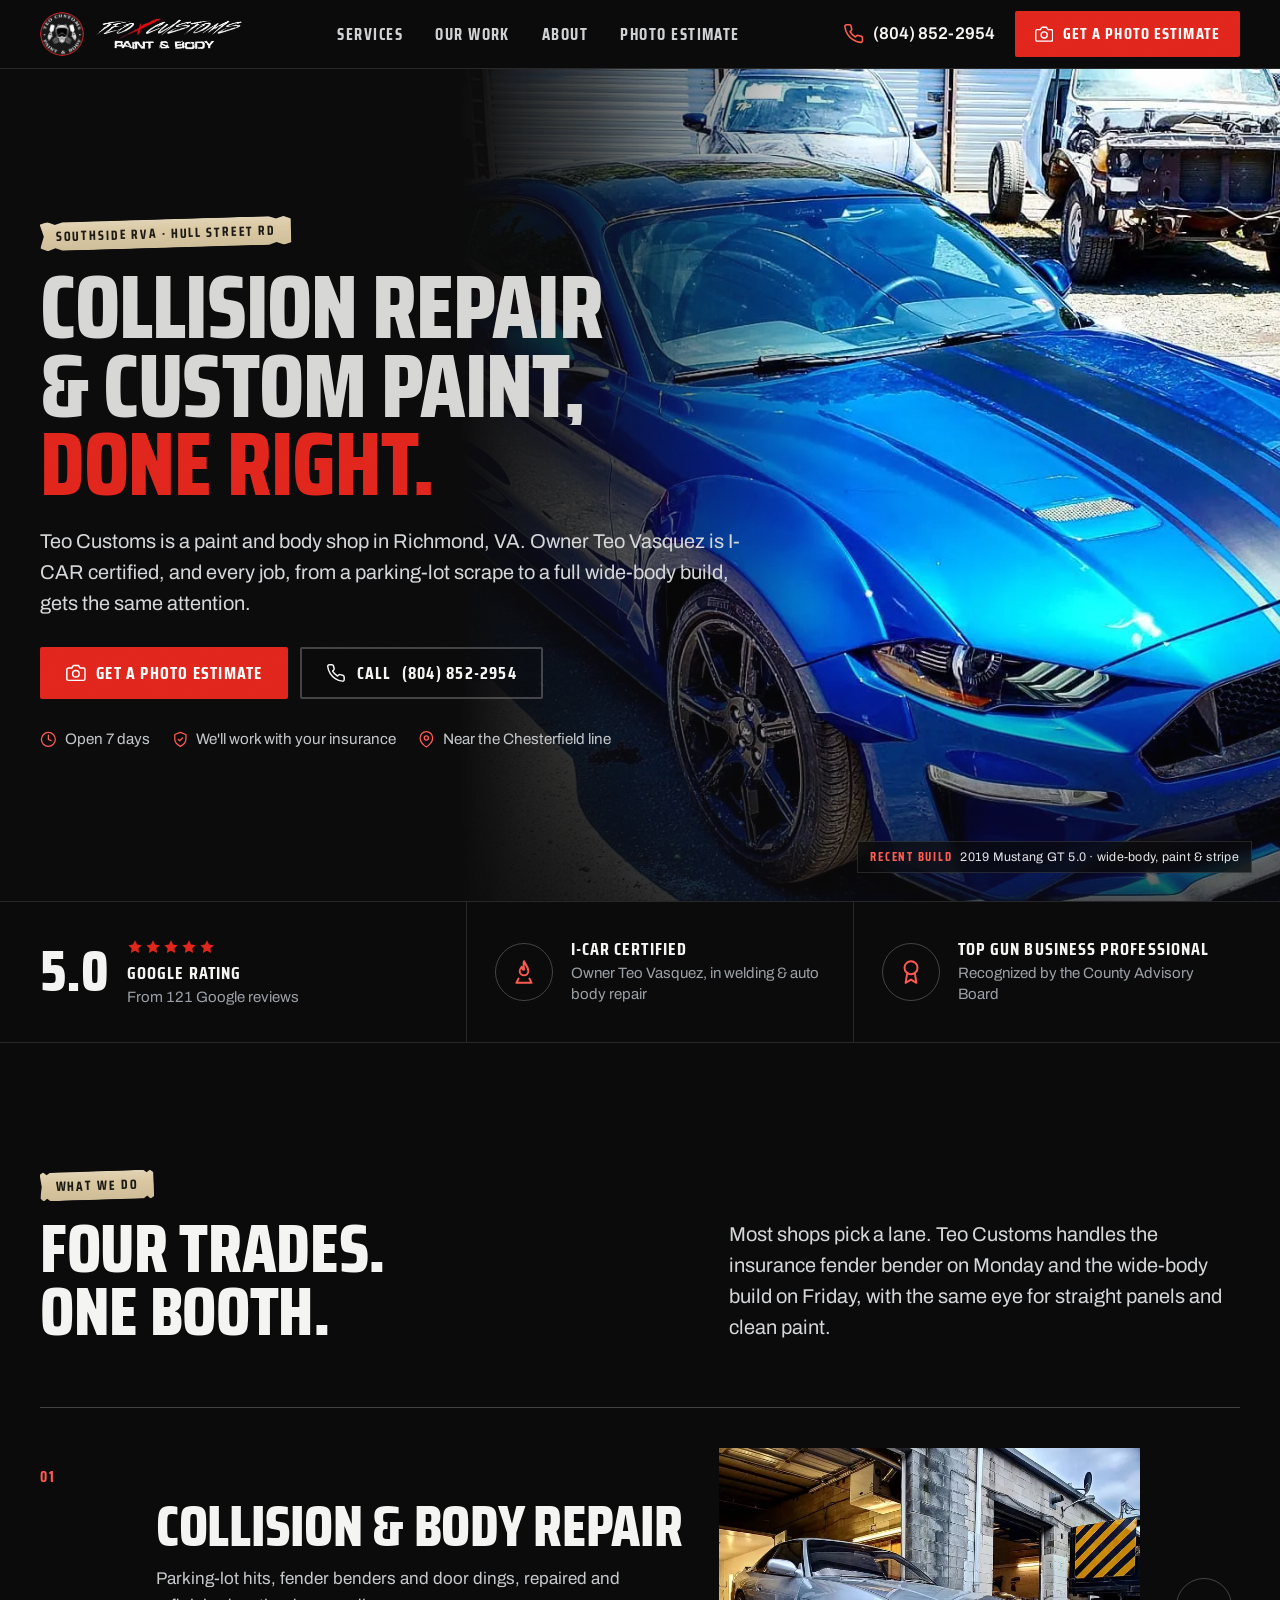
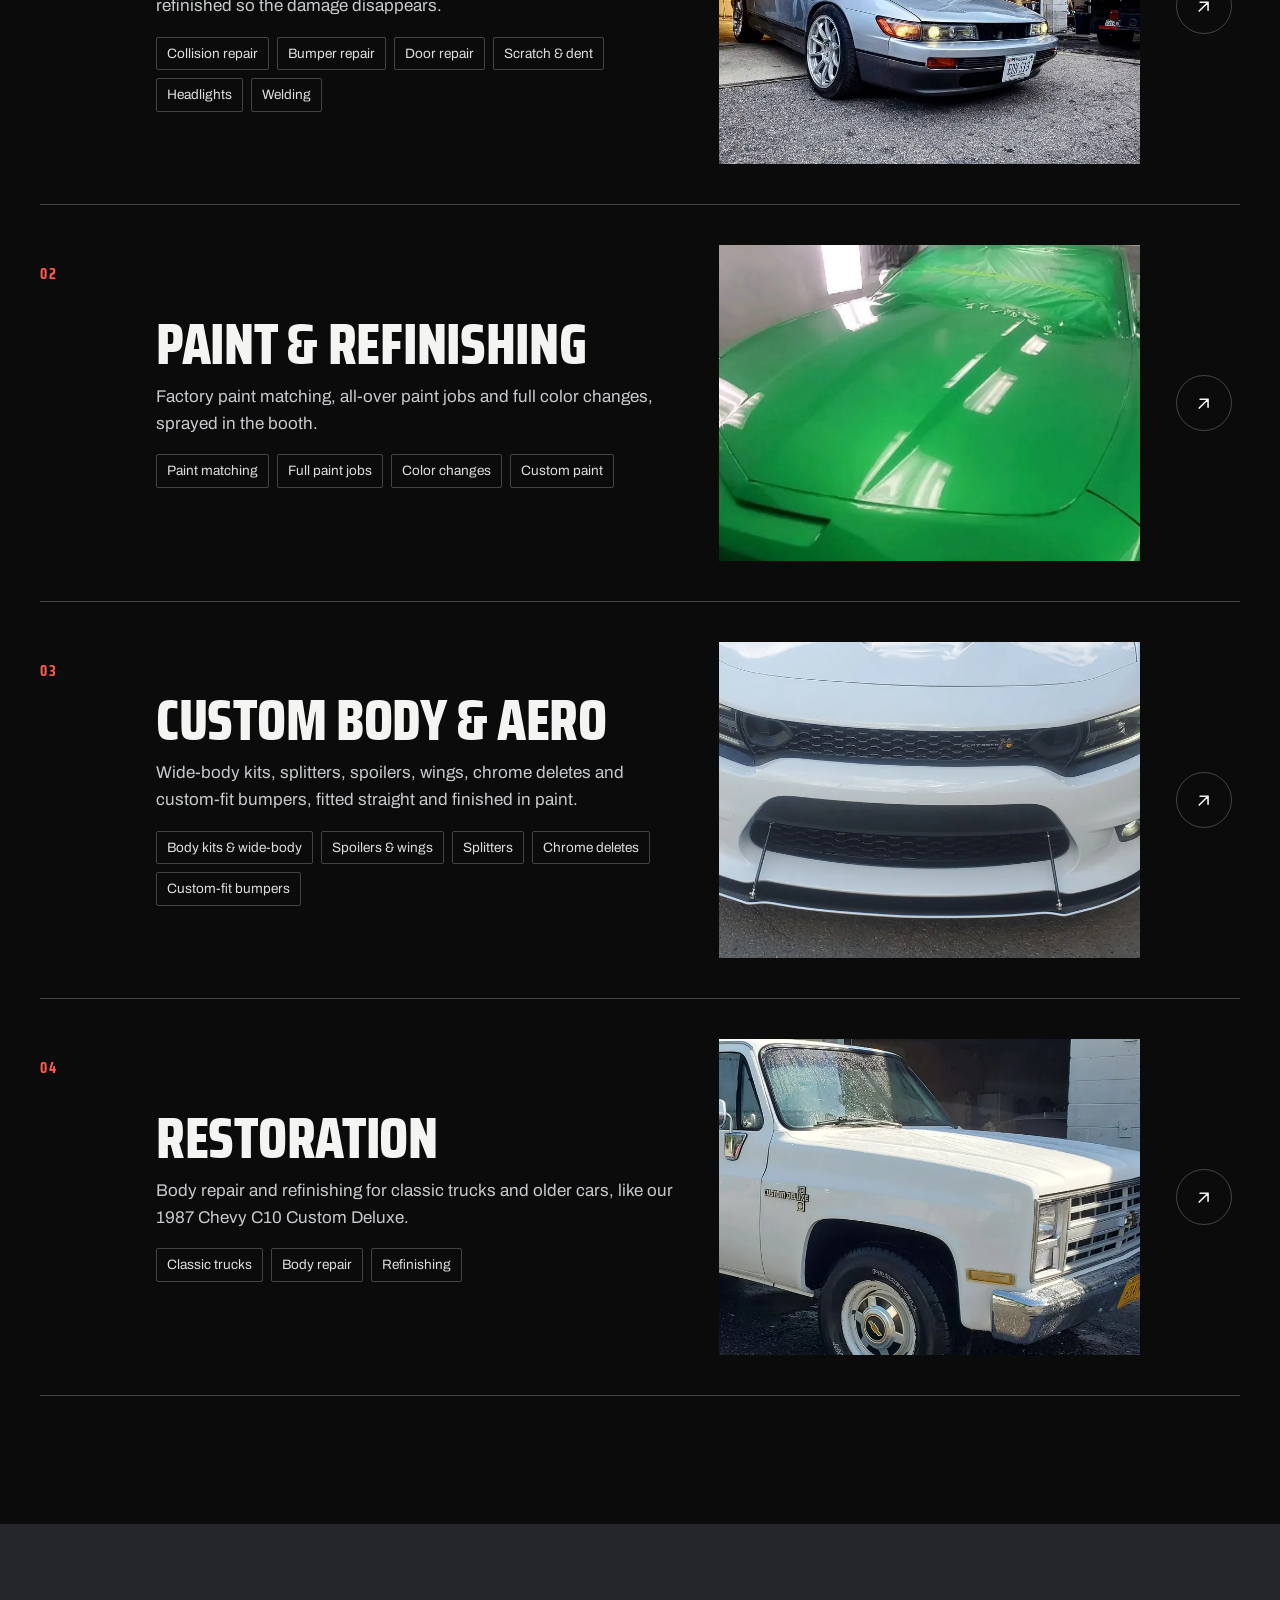
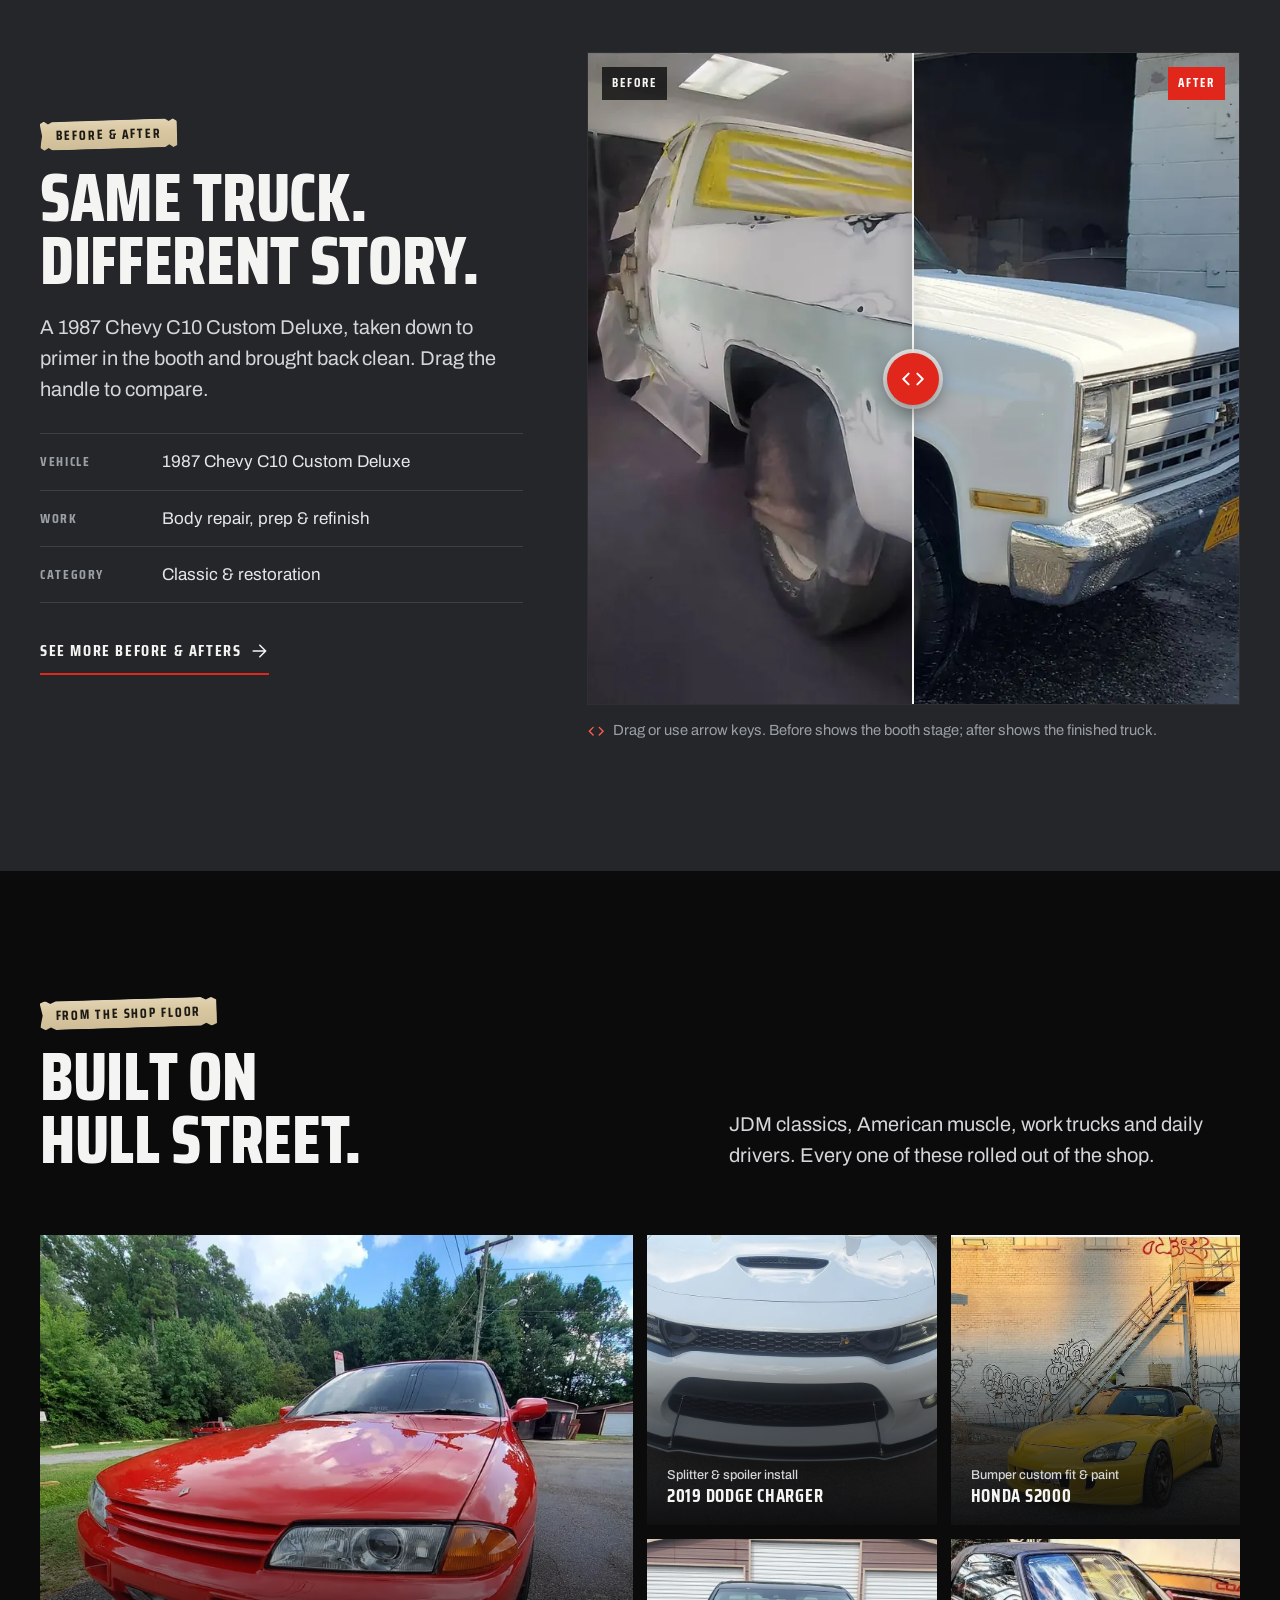
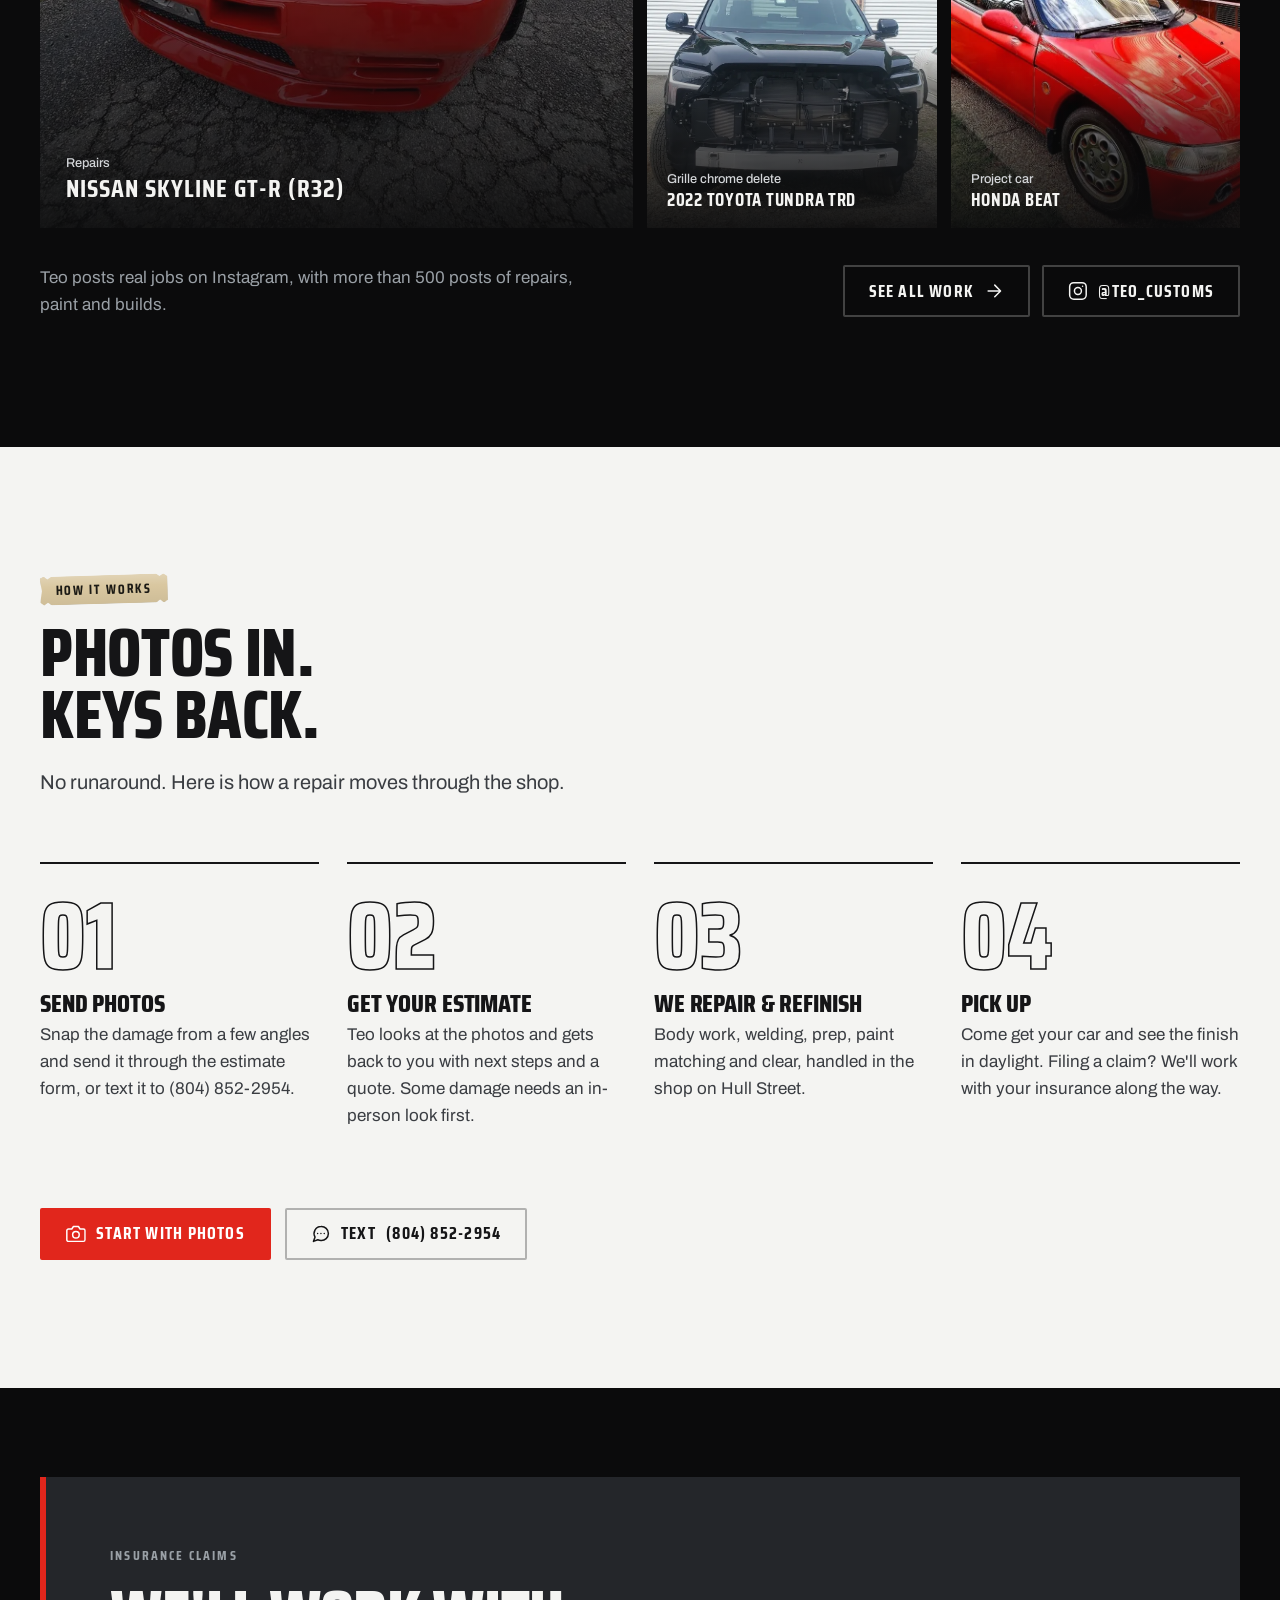
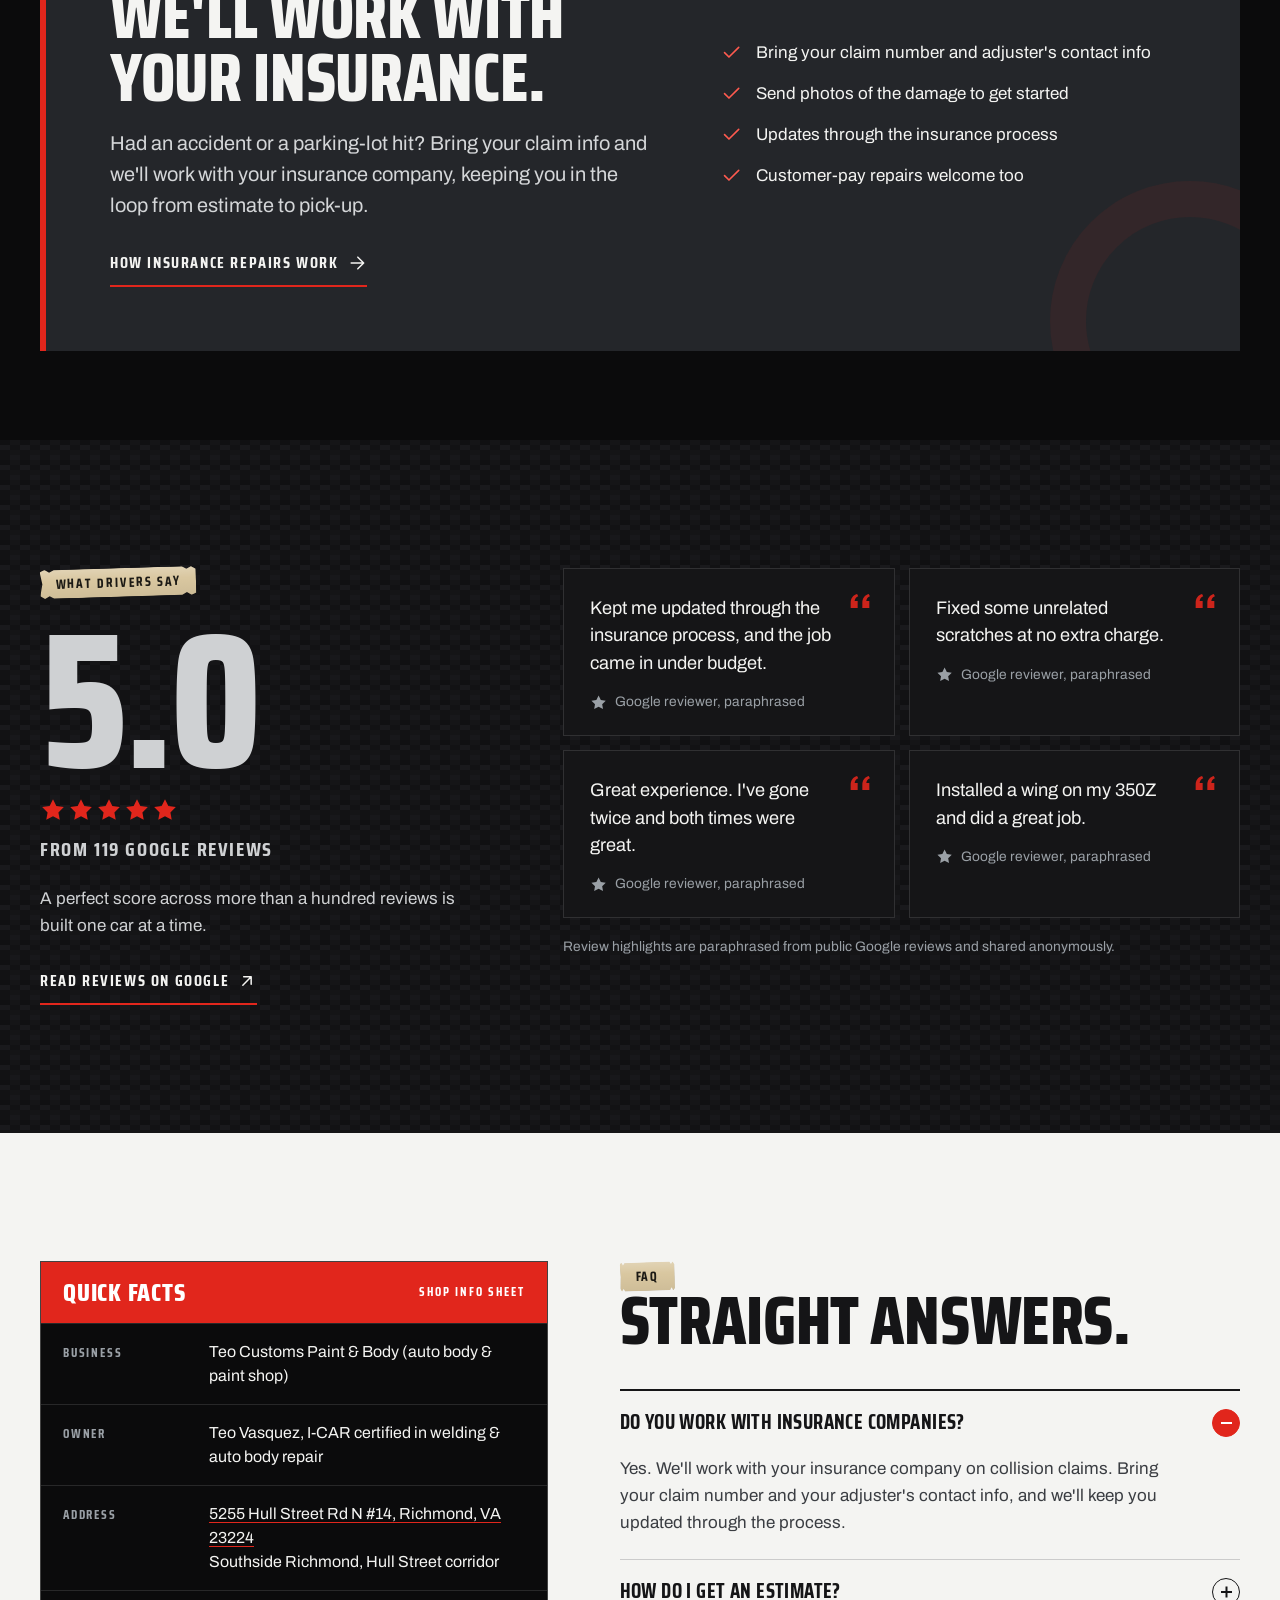
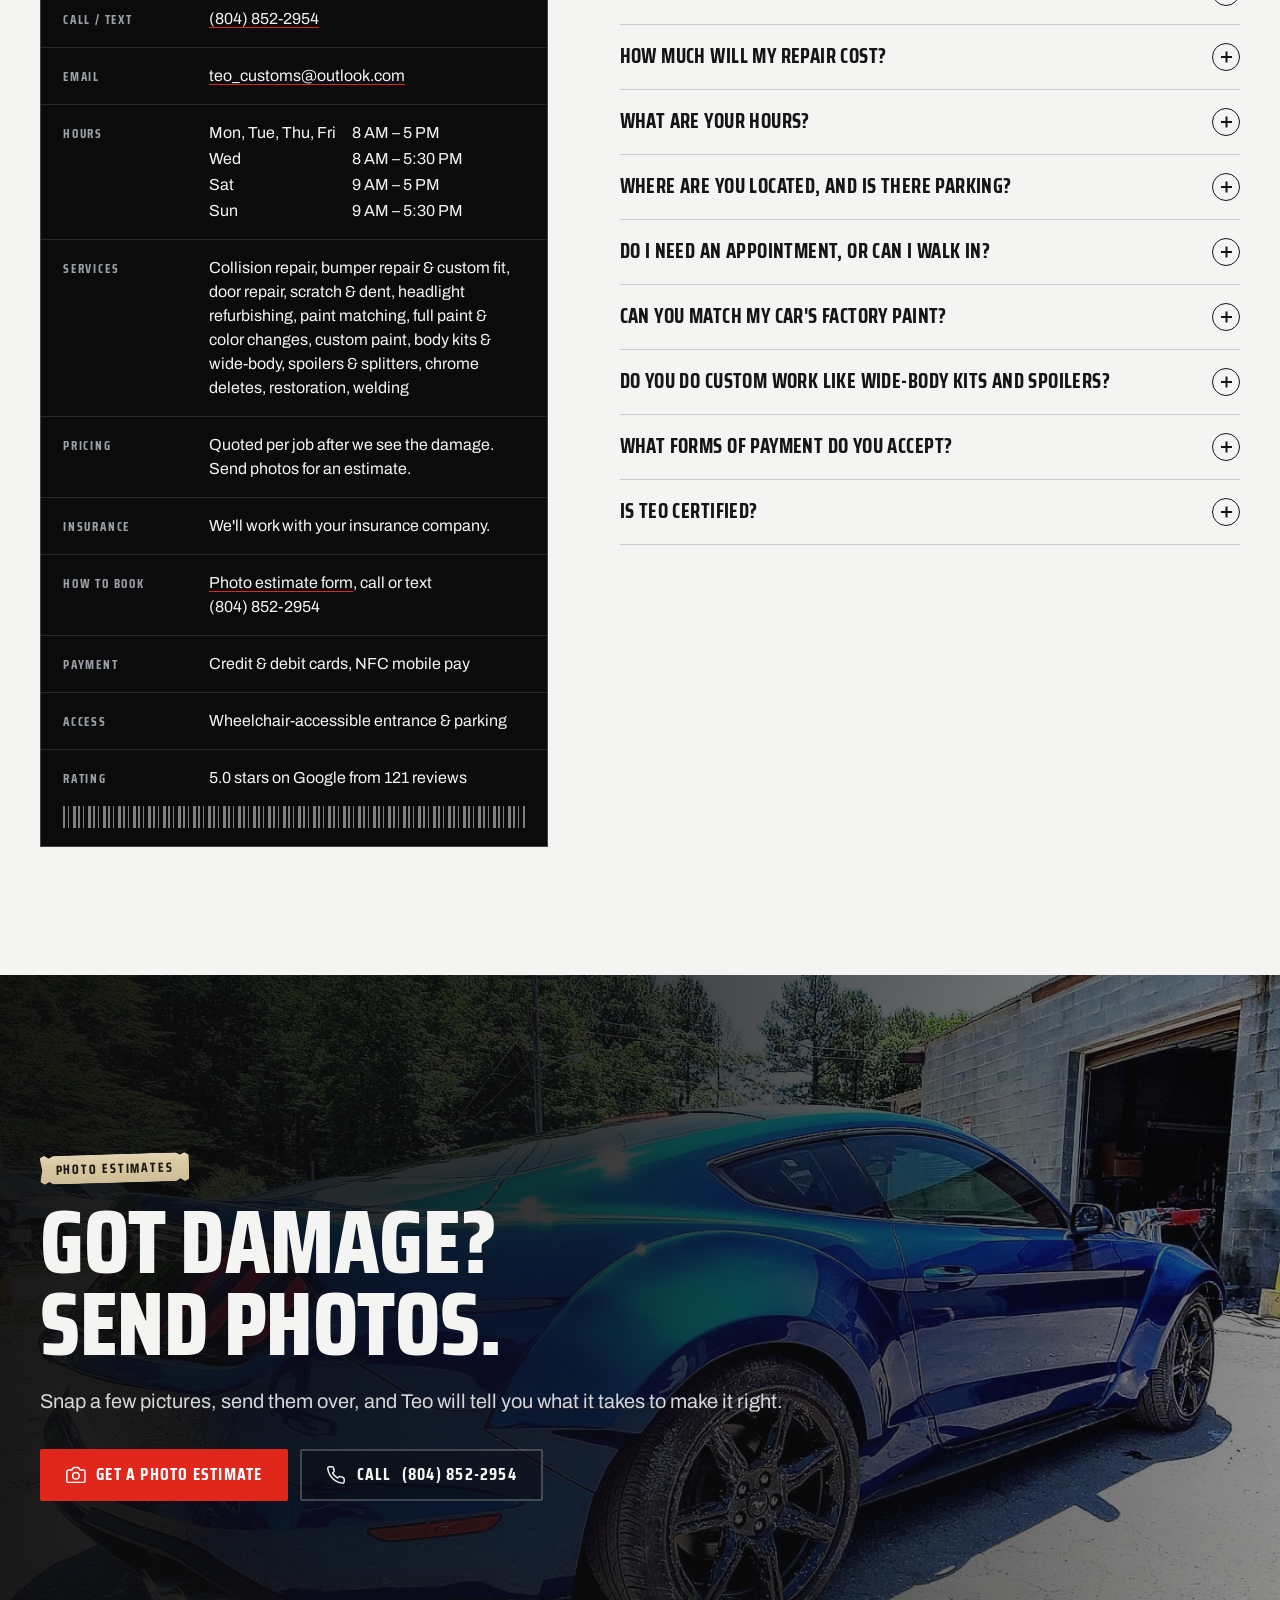
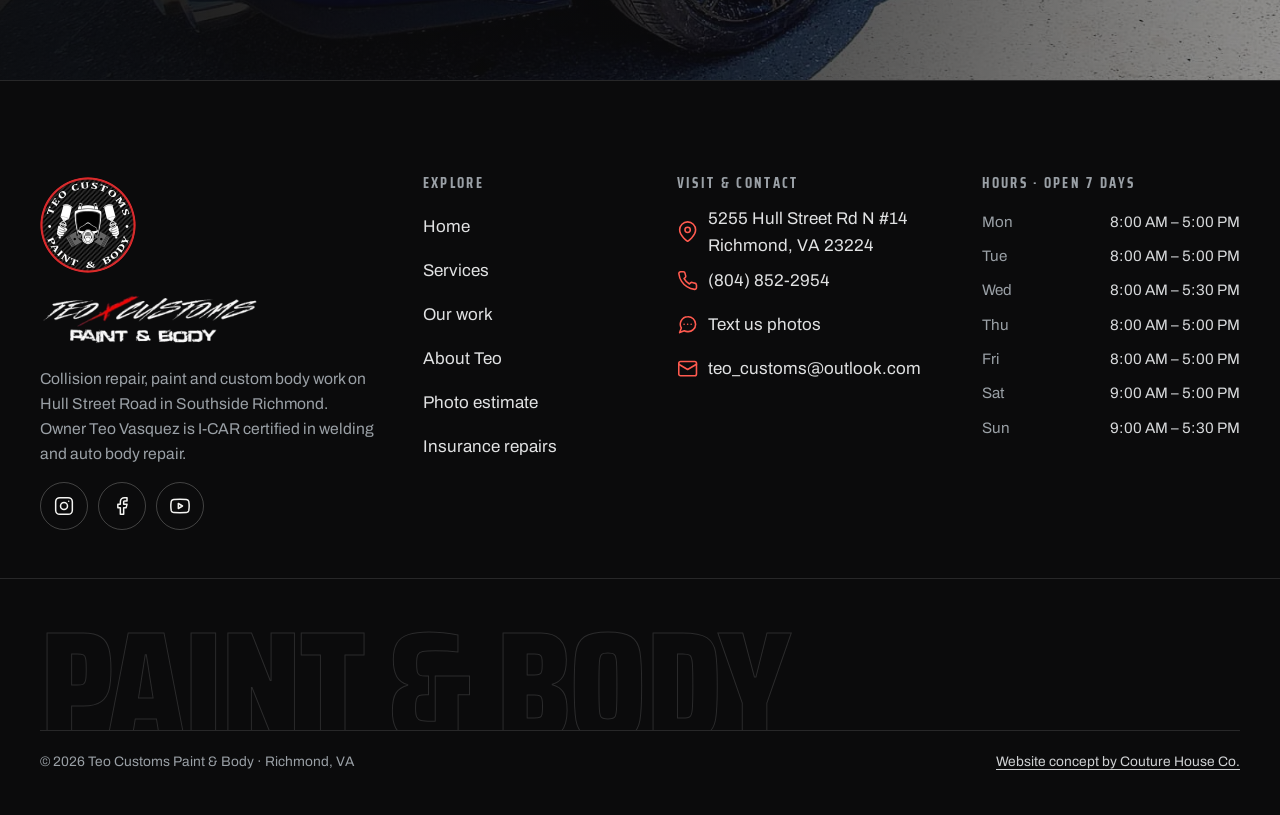
==== index.html @ 13c943ad "Initial commit: Teo Customs static website for Netlify deploy. Co-authored-by: Cursor <cursoragent@c" ====
<!doctype html>
<html lang="en">
<head>
<meta charset="utf-8">
<meta name="viewport" content="width=device-width, initial-scale=1, viewport-fit=cover">
<title>Teo Customs | Auto Body & Paint Shop in Richmond, VA</title>
<meta name="description" content="Collision repair, paint matching, custom paint and wide-body installs on Hull Street in Southside Richmond, VA. 5.0 on Google. Send photos for an estimate.">
<meta name="robots" content="index, follow, max-image-preview:large">
<link rel="canonical" href="https://teocustomsrva.com/">
<meta name="theme-color" content="#0b0b0c">
<meta name="format-detection" content="telephone=no">
<meta property="og:type" content="website">
<meta property="og:site_name" content="Teo Customs Paint &amp; Body">
<meta property="og:title" content="Teo Customs | Auto Body & Paint Shop in Richmond, VA">
<meta property="og:description" content="Collision repair, paint matching, custom paint and wide-body installs on Hull Street in Southside Richmond, VA. 5.0 on Google. Send photos for an estimate.">
<meta property="og:url" content="https://teocustomsrva.com/">
<meta property="og:image" content="https://teocustomsrva.com/assets/img/og.jpg">
<meta property="og:image:width" content="1200">
<meta property="og:image:height" content="630">
<meta property="og:image:alt" content="Blue wide-body Ford Mustang GT with the Teo Customs Paint &amp; Body name">
<meta property="og:locale" content="en_US">
<meta name="twitter:card" content="summary_large_image">
<meta name="twitter:title" content="Teo Customs | Auto Body & Paint Shop in Richmond, VA">
<meta name="twitter:description" content="Collision repair, paint matching, custom paint and wide-body installs on Hull Street in Southside Richmond, VA. 5.0 on Google. Send photos for an estimate.">
<meta name="twitter:image" content="https://teocustomsrva.com/assets/img/og.jpg">
<link rel="icon" href="favicon.svg" type="image/svg+xml">
<link rel="icon" href="assets/img/favicon-32.png" sizes="32x32" type="image/png">
<link rel="apple-touch-icon" href="assets/img/apple-touch-icon.png">
<link rel="manifest" href="site.webmanifest">
<link rel="preload" href="assets/fonts/saira-condensed-latin-700-normal.woff2" as="font" type="font/woff2" crossorigin>
<link rel="stylesheet" href="assets/css/fonts.css">
<link rel="stylesheet" href="assets/css/site.css">
<script>document.documentElement.classList.add('js')</script>
<script src="assets/js/site.js" defer></script>
<script type="application/ld+json">{"@context":"https://schema.org","@type":"AutoBodyShop","@id":"https://teocustomsrva.com/#business","name":"Teo Customs Paint & Body","alternateName":["Teo Customs","Teo X Customs Paint and Body"],"description":"Auto body and paint shop in Southside Richmond, VA: collision repair, paint matching, full paint and color changes, custom paint, wide-body and aero installs, chrome deletes, restoration and welding.","url":"https://teocustomsrva.com/","logo":"https://teocustomsrva.com/assets/img/logo-badge.webp","image":["https://teocustomsrva.com/assets/img/og.jpg","https://teocustomsrva.com/assets/img/mustang-widebody-final.webp"],"telephone":"+1-804-852-2954","email":"teo_customs@outlook.com","address":{"@type":"PostalAddress","streetAddress":"5255 Hull Street Rd N #14","addressLocality":"Richmond","addressRegion":"VA","postalCode":"23224","addressCountry":"US"},"geo":{"@type":"GeoCoordinates","latitude":37.490709,"longitude":-77.489462},"hasMap":"https://www.google.com/maps/search/?api=1&query=Teo+Customs+Paint+and+Body%2C+5255+Hull+Street+Rd+N+%2314%2C+Richmond%2C+VA+23224","openingHoursSpecification":[{"@type":"OpeningHoursSpecification","dayOfWeek":"https://schema.org/Monday","opens":"08:00","closes":"17:00"},{"@type":"OpeningHoursSpecification","dayOfWeek":"https://schema.org/Tuesday","opens":"08:00","closes":"17:00"},{"@type":"OpeningHoursSpecification","dayOfWeek":"https://schema.org/Wednesday","opens":"08:00","closes":"17:30"},{"@type":"OpeningHoursSpecification","dayOfWeek":"https://schema.org/Thursday","opens":"08:00","closes":"17:00"},{"@type":"OpeningHoursSpecification","dayOfWeek":"https://schema.org/Friday","opens":"08:00","closes":"17:00"},{"@type":"OpeningHoursSpecification","dayOfWeek":"https://schema.org/Saturday","opens":"09:00","closes":"17:00"},{"@type":"OpeningHoursSpecification","dayOfWeek":"https://schema.org/Sunday","opens":"09:00","closes":"17:30"}],"areaServed":[{"@type":"City","name":"Richmond","containedInPlace":{"@type":"State","name":"Virginia"}},{"@type":"AdministrativeArea","name":"Chesterfield County, Virginia"}],"sameAs":["https://www.instagram.com/teo_customs/","https://www.facebook.com/RVAAUTOBODYANDPAINT/"],"paymentAccepted":"Credit card, Debit card, NFC mobile payments","amenityFeature":[{"@type":"LocationFeatureSpecification","name":"Wheelchair-accessible entrance","value":true},{"@type":"LocationFeatureSpecification","name":"Wheelchair-accessible parking","value":true}],"award":"TOP GUN Business Professional (County Advisory Board)","knowsAbout":["Collision repair","Auto body repair","Paint matching","Custom paint","Color changes","Wide-body kit installation","Welding","Classic truck restoration"],"hasOfferCatalog":{"@type":"OfferCatalog","name":"Auto body, paint and custom services","itemListElement":[{"@type":"OfferCatalog","name":"Collision & Body Repair","itemListElement":[{"@type":"Offer","itemOffered":{"@type":"Service","name":"Insurance claim repairs","description":"We'll work with your insurance company on collision repairs.","url":"https://teocustomsrva.com/services.html#insurance"}},{"@type":"Offer","itemOffered":{"@type":"Service","name":"Collision repair","description":"From fender benders to parking-lot hits. Damaged panels are repaired or replaced, then prepped, painted and color-matched so the repair blends in.","url":"https://teocustomsrva.com/services.html#collision-repair"}},{"@type":"Offer","itemOffered":{"@type":"Service","name":"Bumper repair & custom fit","description":"Cracked, scuffed or hanging bumper covers repaired and refinished. Aftermarket bumpers custom fit so the gaps line up, then painted to match.","url":"https://teocustomsrva.com/services.html#bumper-repair"}},{"@type":"Offer","itemOffered":{"@type":"Service","name":"Door repair","description":"Dents, creases and damaged door skins repaired, filled, blocked straight and refinished.","url":"https://teocustomsrva.com/services.html#door-repair"}},{"@type":"Offer","itemOffered":{"@type":"Service","name":"Scratch & dent repair","description":"Keyed paint, door dings, scuffs and scrapes corrected and refinished so they are gone, not just covered.","url":"https://teocustomsrva.com/services.html#scratch-dent"}},{"@type":"Offer","itemOffered":{"@type":"Service","name":"Headlight repair & refurbishing","description":"Hazy, yellowed or damaged headlights repaired and refurbished for a clearer look and better light output.","url":"https://teocustomsrva.com/services.html#headlights"}},{"@type":"Offer","itemOffered":{"@type":"Service","name":"Welding","description":"Welding for body and panel repairs, handled by an I-CAR certified welding and auto body tech.","url":"https://teocustomsrva.com/services.html#welding"}}]},{"@type":"OfferCatalog","name":"Paint & Refinishing","itemListElement":[{"@type":"Offer","itemOffered":{"@type":"Service","name":"Paint matching","description":"New paint matched to your existing color so repaired panels sit right next to the original finish.","url":"https://teocustomsrva.com/services.html#paint-matching"}},{"@type":"Offer","itemOffered":{"@type":"Service","name":"Full paint jobs & color changes","description":"All-over paint jobs and complete color changes, masked, prepped and sprayed in the booth.","url":"https://teocustomsrva.com/services.html#full-paint"}},{"@type":"Offer","itemOffered":{"@type":"Service","name":"Custom paint","description":"Custom colors and finishes for builds that need to stand out, planned with you before the first coat goes on.","url":"https://teocustomsrva.com/services.html#custom-paint"}}]},{"@type":"OfferCatalog","name":"Custom Body & Aero","itemListElement":[{"@type":"Offer","itemOffered":{"@type":"Service","name":"Body kits & wide-body installs","description":"Body kits and wide-body fender flares fitted, bodyworked and painted so they look like they came from the factory that way.","url":"https://teocustomsrva.com/services.html#widebody"}},{"@type":"Offer","itemOffered":{"@type":"Service","name":"Spoilers, splitters & wings","description":"Front splitters, trunk spoilers and wings installed straight, secure and finished to match.","url":"https://teocustomsrva.com/services.html#aero"}},{"@type":"Offer","itemOffered":{"@type":"Service","name":"Chrome deletes & trim","description":"Chrome grilles, badges and trim blacked out or refinished for a cleaner, murdered-out look.","url":"https://teocustomsrva.com/services.html#chrome-delete"}}]},{"@type":"OfferCatalog","name":"Restoration","itemListElement":[{"@type":"Offer","itemOffered":{"@type":"Service","name":"Classic truck & car restoration work","description":"Body repair, prep and refinishing for classic trucks and older cars, done with patience and respect for the original lines.","url":"https://teocustomsrva.com/services.html#classic-trucks"}}]}]},"aggregateRating":{"@type":"AggregateRating","ratingValue":"5.0","reviewCount":"121","bestRating":"5","worstRating":"1"}}</script>
<script type="application/ld+json">{"@context":"https://schema.org","@type":"WebSite","@id":"https://teocustomsrva.com/#website","name":"Teo Customs Paint & Body","url":"https://teocustomsrva.com/","publisher":{"@id":"https://teocustomsrva.com/#business"},"inLanguage":"en-US"}</script>
<script type="application/ld+json">{"@context":"https://schema.org","@type":"FAQPage","mainEntity":[{"@type":"Question","name":"Do you work with insurance companies?","acceptedAnswer":{"@type":"Answer","text":"Yes. We'll work with your insurance company on collision claims. Bring your claim number and your adjuster's contact info, and we'll keep you updated through the process."}},{"@type":"Question","name":"How do I get an estimate?","acceptedAnswer":{"@type":"Answer","text":"Send photos of the damage through the photo estimate form on this site, or text them to (804) 852-2954. Teo will follow up with next steps; some damage needs an in-person look before it can be priced."}},{"@type":"Question","name":"How much will my repair cost?","acceptedAnswer":{"@type":"Answer","text":"Every job is priced after we see the damage, because the cost depends on the panels, parts and paint involved. Sending photos is the fastest way to get a number."}},{"@type":"Question","name":"What are your hours?","acceptedAnswer":{"@type":"Answer","text":"We're open 7 days: Monday, Tuesday, Thursday and Friday 8 AM to 5 PM, Wednesday 8 AM to 5:30 PM, Saturday 9 AM to 5 PM and Sunday 9 AM to 5:30 PM."}},{"@type":"Question","name":"Where are you located, and is there parking?","acceptedAnswer":{"@type":"Answer","text":"5255 Hull Street Rd N #14, Richmond, VA 23224, on the Hull Street corridor in Southside near the Chesterfield line. The shop has a wheelchair-accessible entrance and parking."}},{"@type":"Question","name":"Do I need an appointment, or can I walk in?","acceptedAnswer":{"@type":"Answer","text":"Call or text (804) 852-2954 before you come so Teo can make time to look at your vehicle. Sending photos first is the quickest way to get started."}},{"@type":"Question","name":"Can you match my car's factory paint?","acceptedAnswer":{"@type":"Answer","text":"Yes. Paint matching is part of every repair, so the new work sits right next to your original finish."}},{"@type":"Question","name":"Do you do custom work like wide-body kits and spoilers?","acceptedAnswer":{"@type":"Answer","text":"Yes. Recent builds include a wide-body 2019 Ford Mustang GT 5.0, a front splitter and trunk spoiler on a 2019 Dodge Charger and a grille chrome delete on a 2022 Toyota Tundra TRD."}},{"@type":"Question","name":"What forms of payment do you accept?","acceptedAnswer":{"@type":"Answer","text":"Credit and debit cards, plus NFC mobile pay (tap to pay with your phone)."}},{"@type":"Question","name":"Is Teo certified?","acceptedAnswer":{"@type":"Answer","text":"Yes. Owner Teo Vasquez is I-CAR certified in welding and auto body repair."}}]}</script>
</head>
<body>
<svg xmlns="http://www.w3.org/2000/svg" style="display:none" aria-hidden="true">
<symbol id="i-phone" viewBox="0 0 24 24"><path d="M22 16.9v3a2 2 0 0 1-2.2 2 19.8 19.8 0 0 1-8.6-3.1 19.5 19.5 0 0 1-6-6A19.8 19.8 0 0 1 2.1 4.2 2 2 0 0 1 4.1 2h3a2 2 0 0 1 2 1.7c.1.9.4 1.8.7 2.7a2 2 0 0 1-.5 2.1L8 9.8a16 16 0 0 0 6 6l1.3-1.3a2 2 0 0 1 2.1-.4c.9.3 1.8.6 2.7.7a2 2 0 0 1 1.7 2z"/></symbol>
<symbol id="i-sms" viewBox="0 0 24 24"><path d="M21 11.5a8.4 8.4 0 0 1-9 8.4 8.9 8.9 0 0 1-3.8-.9L3 21l1.9-5.2A8.4 8.4 0 0 1 12 3.1a8.4 8.4 0 0 1 9 8.4z"/><path d="M8 11.5h.01M12 11.5h.01M16 11.5h.01"/></symbol>
<symbol id="i-mail" viewBox="0 0 24 24"><rect x="2" y="4" width="20" height="16" rx="2"/><path d="m2 7 10 6 10-6"/></symbol>
<symbol id="i-camera" viewBox="0 0 24 24"><path d="M23 19a2 2 0 0 1-2 2H3a2 2 0 0 1-2-2V8a2 2 0 0 1 2-2h4l2-3h6l2 3h4a2 2 0 0 1 2 2z"/><circle cx="12" cy="13" r="4"/></symbol>
<symbol id="i-pin" viewBox="0 0 24 24"><path d="M21 10c0 7-9 13-9 13S3 17 3 10a9 9 0 0 1 18 0z"/><circle cx="12" cy="10" r="3"/></symbol>
<symbol id="i-clock" viewBox="0 0 24 24"><circle cx="12" cy="12" r="10"/><path d="M12 6v6l4 2"/></symbol>
<symbol id="i-star" viewBox="0 0 24 24"><path d="M12 2l3.1 6.3 6.9 1-5 4.9 1.2 6.8L12 17.8 5.8 21l1.2-6.8-5-4.9 6.9-1z"/></symbol>
<symbol id="i-shield" viewBox="0 0 24 24"><path d="M12 22s8-4 8-10V5l-8-3-8 3v7c0 6 8 10 8 10z"/><path d="m9 12 2 2 4-4"/></symbol>
<symbol id="i-award" viewBox="0 0 24 24"><circle cx="12" cy="8" r="6"/><path d="M15.5 13.2 17 22l-5-3-5 3 1.5-8.8"/></symbol>
<symbol id="i-weld" viewBox="0 0 24 24"><path d="M12 2c1 3 4 5 4 9a4 4 0 0 1-8 0c0-2 1-3 2-4 0 2 1 3 2 3 0-3-1-5 0-8z"/><path d="M5 22h14M7 18l-2 4M17 18l2 4"/></symbol>
<symbol id="i-arrow" viewBox="0 0 24 24"><path d="M5 12h14M13 5l7 7-7 7"/></symbol>
<symbol id="i-arrow-ur" viewBox="0 0 24 24"><path d="M7 17 17 7M8 7h9v9"/></symbol>
<symbol id="i-check" viewBox="0 0 24 24"><path d="M20 6 9 17l-5-5"/></symbol>
<symbol id="i-drag" viewBox="0 0 24 24"><path d="m8 7-5 5 5 5M16 7l5 5-5 5"/></symbol>
<symbol id="i-close" viewBox="0 0 24 24"><path d="M18 6 6 18M6 6l12 12"/></symbol>
<symbol id="i-chev-l" viewBox="0 0 24 24"><path d="m15 18-6-6 6-6"/></symbol>
<symbol id="i-chev-r" viewBox="0 0 24 24"><path d="m9 18 6-6-6-6"/></symbol>
<symbol id="i-zoom" viewBox="0 0 24 24"><circle cx="11" cy="11" r="7"/><path d="m21 21-4.3-4.3M11 8v6M8 11h6"/></symbol>
<symbol id="i-instagram" viewBox="0 0 24 24"><rect x="2" y="2" width="20" height="20" rx="5"/><circle cx="12" cy="12" r="4.2"/><path d="M17.6 6.4h.01"/></symbol>
<symbol id="i-facebook" viewBox="0 0 24 24"><path d="M18 2h-3a5 5 0 0 0-5 5v3H7v4h3v8h4v-8h3l1-4h-4V7a1 1 0 0 1 1-1h3z"/></symbol>
<symbol id="i-youtube" viewBox="0 0 24 24"><path d="M22.5 6.4a2.8 2.8 0 0 0-2-2C18.8 4 12 4 12 4s-6.8 0-8.5.4a2.8 2.8 0 0 0-2 2A29 29 0 0 0 1 12a29 29 0 0 0 .5 5.6 2.8 2.8 0 0 0 2 2c1.7.4 8.5.4 8.5.4s6.8 0 8.5-.4a2.8 2.8 0 0 0 2-2A29 29 0 0 0 23 12a29 29 0 0 0-.5-5.6z"/><path d="m10 15 5-3-5-3z"/></symbol>
<symbol id="i-card" viewBox="0 0 24 24"><rect x="1" y="4" width="22" height="16" rx="2"/><path d="M1 10h22M5 15h4"/></symbol>
<symbol id="i-nfc" viewBox="0 0 24 24"><rect x="4" y="2" width="11" height="20" rx="2"/><path d="M9 18h1M18.5 8.5a5 5 0 0 1 0 7M21 6a8.5 8.5 0 0 1 0 12"/></symbol>
<symbol id="i-access" viewBox="0 0 24 24"><circle cx="11" cy="4" r="2"/><path d="M11 7v6h5l2.5 6M11 10h5"/><path d="M8 10.8A5.5 5.5 0 1 0 15 18.5"/></symbol>
<symbol id="i-wrench" viewBox="0 0 24 24"><path d="M14.7 6.3a1 1 0 0 0 0 1.4l1.6 1.6a1 1 0 0 0 1.4 0l3.8-3.8a6 6 0 0 1-7.9 7.9l-6.9 6.9a2.1 2.1 0 0 1-3-3l6.9-6.9a6 6 0 0 1 7.9-7.9z"/></symbol>
<symbol id="i-spray" viewBox="0 0 24 24"><path d="M3 8h11v4H3zM14 10h3M8 8V4h4v4M6 12l-1.5 8h3L9 12"/><path d="M19.5 7.5h.01M21 10h.01M19.5 12.5h.01M22 6.5h.01M22 13.5h.01"/></symbol>
<symbol id="i-car" viewBox="0 0 24 24"><path d="m3 13 2-5a2 2 0 0 1 1.9-1.4h10.2A2 2 0 0 1 19 8l2 5"/><path d="M3 13h18v4a1 1 0 0 1-1 1h-1.5a1 1 0 0 1-1-1v-1h-11v1a1 1 0 0 1-1 1H4a1 1 0 0 1-1-1z"/><path d="M7 14.5h.01M17 14.5h.01"/></symbol>
<symbol id="i-bumper" viewBox="0 0 24 24"><path d="M2 9h20v4a4 4 0 0 1-4 4H6a4 4 0 0 1-4-4z"/><path d="M6 13h3M15 13h3M9 17v2M15 17v2"/></symbol>
<symbol id="i-door" viewBox="0 0 24 24"><path d="M4 21V9l6-6h10v18z"/><path d="M4 11h16M15 14h2"/></symbol>
<symbol id="i-light" viewBox="0 0 24 24"><path d="M11 5H9a7 7 0 0 0 0 14h2z"/><path d="m15 8 6-1.5M15 12h6M15 16l6 1.5"/></symbol>
<symbol id="i-drop" viewBox="0 0 24 24"><path d="M12 2.7 17.7 8.3a8 8 0 1 1-11.4 0z"/><path d="M8.5 14a3.5 3.5 0 0 0 3.5 3.5"/></symbol>
<symbol id="i-layers" viewBox="0 0 24 24"><path d="M12 2 2 7l10 5 10-5z"/><path d="m2 17 10 5 10-5M2 12l10 5 10-5"/></symbol>
<symbol id="i-brush" viewBox="0 0 24 24"><path d="M18.4 2.6a2 2 0 0 1 2.9 2.9L11 15.8l-3-3z"/><path d="M8 13c-2 0-3.5 1.5-3.5 3.5 0 1.5-1 2.5-2.5 2.5 1 1 2.5 1.5 4 1.5a4 4 0 0 0 4-4c0-1.5-.5-2.5-2-3.5z"/></symbol>
<symbol id="i-kit" viewBox="0 0 24 24"><path d="M2 18a10 10 0 0 1 20 0M5.5 18a6.5 6.5 0 0 1 13 0M1 18h22"/></symbol>
<symbol id="i-wing" viewBox="0 0 24 24"><path d="M2 8h20l-2.5 3.5h-15z"/><path d="M7 11.5V17M17 11.5V17M4 17h6M14 17h6"/></symbol>
<symbol id="i-grille" viewBox="0 0 24 24"><rect x="2" y="7" width="20" height="10" rx="3"/><path d="M6 10h12M6 14h12M12 7v10"/></symbol>
<symbol id="i-scratch" viewBox="0 0 24 24"><path d="M4 20 20 4M9 20l11-11M4 15 15 4"/></symbol>
<symbol id="i-truck" viewBox="0 0 24 24"><path d="M1 6h13v11H1zM14 10h4l3 3v4h-7z"/><circle cx="5.5" cy="18.5" r="2"/><circle cx="17.5" cy="18.5" r="2"/></symbol>
<symbol id="i-quote" viewBox="0 0 24 24"><path d="M9.5 6C6 7 4 9.7 4 13.5V18h6v-6H7.4c.2-2 1.3-3.4 3.1-4.1zM19.5 6C16 7 14 9.7 14 13.5V18h6v-6h-2.6c.2-2 1.3-3.4 3.1-4.1z"/></symbol>
<symbol id="i-upload" viewBox="0 0 24 24"><path d="M21 15v4a2 2 0 0 1-2 2H5a2 2 0 0 1-2-2v-4M17 8l-5-5-5 5M12 3v12"/></symbol>
<symbol id="i-map" viewBox="0 0 24 24"><path d="m1 6 7-4 8 4 7-4v16l-7 4-8-4-7 4z"/><path d="M8 2v16M16 6v16"/></symbol>
<symbol id="i-eye" viewBox="0 0 24 24"><path d="M1 12s4-8 11-8 11 8 11 8-4 8-11 8S1 12 1 12z"/><circle cx="12" cy="12" r="3"/></symbol>
<symbol id="i-chat" viewBox="0 0 24 24"><path d="M21 15a2 2 0 0 1-2 2H7l-4 4V5a2 2 0 0 1 2-2h14a2 2 0 0 1 2 2z"/></symbol>
<symbol id="i-target" viewBox="0 0 24 24"><circle cx="12" cy="12" r="10"/><circle cx="12" cy="12" r="6"/><circle cx="12" cy="12" r="2"/></symbol>
<symbol id="i-key" viewBox="0 0 24 24"><circle cx="7.5" cy="15.5" r="5.5"/><path d="m11.5 11.5 9-9M16 7l3 3M18.5 4.5l2 2"/></symbol>
</svg>
<a class="skip-link" href="#main">Skip to content</a>
<header class="site-header">
  <div class="wrap header-inner">
    <a class="brand" href="index.html" aria-label="Teo Customs Paint &amp; Body, home">
      <img class="brand-badge" src="assets/img/logo-badge-192.webp" width="192" height="192" alt="">
      <img class="brand-word" src="assets/img/wordmark-light.webp" width="574" height="148" alt="Teo Customs Paint &amp; Body">
    </a>
    <nav class="nav" aria-label="Main">
      <ul>
        <li><a href="services.html">Services</a></li><li><a href="work.html">Our Work</a></li><li><a href="about.html">About</a></li><li><a href="estimate.html">Photo Estimate</a></li>
      </ul>
    </nav>
    <div class="header-cta">
      <a class="header-phone" href="tel:+18048522954"><svg class="icon" aria-hidden="true" focusable="false"><use href="#i-phone"></use></svg><span><span class="nw">(804) 852-2954</span></span><b class="sr-only">Call</b></a>
      <a class="btn btn-red" href="estimate.html"><svg class="icon" aria-hidden="true" focusable="false"><use href="#i-camera"></use></svg>Get a photo estimate</a>
    </div>
    <button class="menu-btn" type="button" aria-expanded="false" aria-controls="mobile-menu"><span class="bars" aria-hidden="true"><span></span><span></span><span></span></span><span class="mb-label">Menu</span></button>
  </div>
</header>
<div class="mobile-menu" id="mobile-menu" hidden>
    <nav aria-label="Mobile">
      <ul>
        <li><a class="mm-link" href="index.html" aria-current="page">Home<svg class="icon" aria-hidden="true" focusable="false"><use href="#i-arrow"></use></svg></a></li>
        <li><a class="mm-link" href="services.html">Services<svg class="icon" aria-hidden="true" focusable="false"><use href="#i-arrow"></use></svg></a></li><li><a class="mm-link" href="work.html">Our Work<svg class="icon" aria-hidden="true" focusable="false"><use href="#i-arrow"></use></svg></a></li><li><a class="mm-link" href="about.html">About<svg class="icon" aria-hidden="true" focusable="false"><use href="#i-arrow"></use></svg></a></li><li><a class="mm-link" href="estimate.html">Photo Estimate<svg class="icon" aria-hidden="true" focusable="false"><use href="#i-arrow"></use></svg></a></li>
      </ul>
    </nav>
    <div class="mm-contact">
      <a class="btn btn-red" href="estimate.html"><svg class="icon" aria-hidden="true" focusable="false"><use href="#i-camera"></use></svg>Get a photo estimate</a>
      <a class="btn btn-ghost" href="tel:+18048522954"><svg class="icon" aria-hidden="true" focusable="false"><use href="#i-phone"></use></svg>Call <span class="nw">(804) 852-2954</span></a>
      <a class="btn btn-ghost" href="sms:+18048522954"><svg class="icon" aria-hidden="true" focusable="false"><use href="#i-sms"></use></svg>Text photos</a>
    </div>
    <p class="mm-meta">5255 Hull Street Rd N #14, Richmond, VA 23224<br>Open 7 days</p>
  </div>

<main id="main">
<section class="hero" data-sweep aria-labelledby="hero-title">
  <div class="hero-grid">
    <div class="hero-media clearcoat">
      <img src="assets/img/mustang-widebody-final.webp" srcset="assets/img/mustang-widebody-final-800.webp 800w, assets/img/mustang-widebody-final.webp 1440w" sizes="(min-width: 960px) 64vw, 100vw" width="1440" height="939" alt="Blue 2019 Ford Mustang GT 5.0 with a wide-body kit and dark racing stripes, finished by Teo Customs" fetchpriority="high" decoding="async">
      <span class="clearcoat-band" aria-hidden="true"></span>
      <p class="spec-plate"><b>Recent build</b> 2019 Mustang GT 5.0 &middot; wide-body, paint &amp; stripe</p>
    </div>
    <div class="hero-copy">
      <span class="tape">Southside RVA &middot; Hull Street Rd</span>
      <h1 id="hero-title"><span class="l sheen">Collision repair</span> <span class="l sheen">&amp; custom paint,</span> <em class="l">done right.</em></h1>
      <p class="lede">Teo Customs is a paint and body shop in Richmond, VA. Owner Teo Vasquez is I-CAR certified, and every job, from a parking-lot scrape to a full wide-body build, gets the same attention.</p>
      <div class="btn-row">
        <a class="btn btn-red" href="estimate.html"><svg class="icon" aria-hidden="true" focusable="false"><use href="#i-camera"></use></svg>Get a photo estimate</a>
        <a class="btn btn-ghost" href="tel:+18048522954"><svg class="icon" aria-hidden="true" focusable="false"><use href="#i-phone"></use></svg>Call <span class="nw">(804) 852-2954</span></a>
      </div>
      <ul class="hero-meta">
        <li><svg class="icon" aria-hidden="true" focusable="false"><use href="#i-clock"></use></svg>Open 7 days</li>
        <li><svg class="icon" aria-hidden="true" focusable="false"><use href="#i-shield"></use></svg>We'll work with your insurance</li>
        <li><svg class="icon" aria-hidden="true" focusable="false"><use href="#i-pin"></use></svg>Near the Chesterfield line</li>
      </ul>
    </div>
  </div>
</section>

<section class="trust" aria-label="Ratings and credentials">
  <div class="wrap">
    <ul class="trust-grid">
      <li class="trust-item">
        <span class="trust-num tnum" data-count="5.0" data-decimals="1">5.0</span>
        <div><span class="stars" aria-hidden="true"><svg class="icon icon-fill" aria-hidden="true" focusable="false"><use href="#i-star"></use></svg><svg class="icon icon-fill" aria-hidden="true" focusable="false"><use href="#i-star"></use></svg><svg class="icon icon-fill" aria-hidden="true" focusable="false"><use href="#i-star"></use></svg><svg class="icon icon-fill" aria-hidden="true" focusable="false"><use href="#i-star"></use></svg><svg class="icon icon-fill" aria-hidden="true" focusable="false"><use href="#i-star"></use></svg></span><strong>Google rating</strong><span class="sub">From <span class="tnum" data-count="121">121</span> Google reviews</span></div>
      </li>
      <li class="trust-item">
        <span class="trust-ico"><svg class="icon" aria-hidden="true" focusable="false"><use href="#i-weld"></use></svg></span>
        <div><strong>I-CAR certified</strong><span class="sub">Owner Teo Vasquez, in welding &amp; auto body repair</span></div>
      </li>
      <li class="trust-item">
        <span class="trust-ico"><svg class="icon" aria-hidden="true" focusable="false"><use href="#i-award"></use></svg></span>
        <div><strong>TOP GUN Business Professional</strong><span class="sub">Recognized by the County Advisory Board</span></div>
      </li>
    </ul>
  </div>
</section>

<section class="sec" aria-labelledby="svc-title">
  <div class="wrap">
    <div class="sec-head sec-head--split">
      <div>
        <span class="tape">What we do</span>
        <h2 class="h2 peel" id="svc-title"><span class="peel-text">Four trades.<br>One booth.</span></h2>
      </div>
      <p class="lede">Most shops pick a lane. Teo Customs handles the insurance fender bender on Monday and the wide-body build on Friday, with the same eye for straight panels and clean paint.</p>
    </div>
    <ul class="svc-list">
      <li class="svc-row reveal">
        <a href="services.html#collision">
          <span class="svc-num">01</span>
          <div>
            <h3 class="svc-title">Collision &amp; Body Repair</h3>
            <p class="svc-desc" style="margin-top:12px">Parking-lot hits, fender benders and door dings, repaired and refinished so the damage disappears.</p>
            <ul class="svc-tags" aria-label="Includes"><li>Collision repair</li><li>Bumper repair</li><li>Door repair</li><li>Scratch &amp; dent</li><li>Headlights</li><li>Welding</li></ul>
          </div>
          <div class="svc-thumb mist"><img src="assets/img/silvia-front-repair.webp" srcset="assets/img/silvia-front-repair-800.webp 800w, assets/img/silvia-front-repair.webp 1440w" sizes="(min-width: 900px) 30vw, 100vw" width="1440" height="1080" alt="Silver Nissan Silvia at the shop door after front-end repair" loading="lazy" decoding="async"></div>
          <span class="svc-go" aria-hidden="true"><svg class="icon" aria-hidden="true" focusable="false"><use href="#i-arrow-ur"></use></svg></span>
        </a>
      </li><li class="svc-row reveal">
        <a href="services.html#paint">
          <span class="svc-num">02</span>
          <div>
            <h3 class="svc-title">Paint &amp; Refinishing</h3>
            <p class="svc-desc" style="margin-top:12px">Factory paint matching, all-over paint jobs and full color changes, sprayed in the booth.</p>
            <ul class="svc-tags" aria-label="Includes"><li>Paint matching</li><li>Full paint jobs</li><li>Color changes</li><li>Custom paint</li></ul>
          </div>
          <div class="svc-thumb mist"><img src="assets/img/green-hood-booth.webp" width="720" height="720" alt="Fresh glossy green paint on a hood inside the paint booth" loading="lazy" decoding="async"></div>
          <span class="svc-go" aria-hidden="true"><svg class="icon" aria-hidden="true" focusable="false"><use href="#i-arrow-ur"></use></svg></span>
        </a>
      </li><li class="svc-row reveal">
        <a href="services.html#custom">
          <span class="svc-num">03</span>
          <div>
            <h3 class="svc-title">Custom Body &amp; Aero</h3>
            <p class="svc-desc" style="margin-top:12px">Wide-body kits, splitters, spoilers, wings, chrome deletes and custom-fit bumpers, fitted straight and finished in paint.</p>
            <ul class="svc-tags" aria-label="Includes"><li>Body kits &amp; wide-body</li><li>Spoilers &amp; wings</li><li>Splitters</li><li>Chrome deletes</li><li>Custom-fit bumpers</li></ul>
          </div>
          <div class="svc-thumb mist"><img src="assets/img/charger-splitter-spoiler.webp" srcset="assets/img/charger-splitter-spoiler-800.webp 800w, assets/img/charger-splitter-spoiler.webp 1440w" sizes="(min-width: 900px) 30vw, 100vw" width="1440" height="1440" alt="White Dodge Charger with a black front splitter installed" loading="lazy" decoding="async"></div>
          <span class="svc-go" aria-hidden="true"><svg class="icon" aria-hidden="true" focusable="false"><use href="#i-arrow-ur"></use></svg></span>
        </a>
      </li><li class="svc-row reveal">
        <a href="services.html#restoration">
          <span class="svc-num">04</span>
          <div>
            <h3 class="svc-title">Restoration</h3>
            <p class="svc-desc" style="margin-top:12px">Body repair and refinishing for classic trucks and older cars, like our 1987 Chevy C10 Custom Deluxe.</p>
            <ul class="svc-tags" aria-label="Includes"><li>Classic trucks</li><li>Body repair</li><li>Refinishing</li></ul>
          </div>
          <div class="svc-thumb mist"><img src="assets/img/c10-after.webp" srcset="assets/img/c10-after-800.webp 800w, assets/img/c10-after.webp 1440w" sizes="(min-width: 900px) 30vw, 100vw" width="1440" height="1440" alt="White 1987 Chevy C10 Custom Deluxe after repair" loading="lazy" decoding="async"></div>
          <span class="svc-go" aria-hidden="true"><svg class="icon" aria-hidden="true" focusable="false"><use href="#i-arrow-ur"></use></svg></span>
        </a>
      </li>
    </ul>
  </div>
</section>

<section class="sec sec-graphite carbon" aria-labelledby="ba-title">
  <div class="wrap ba-feature">
    <div class="ba-copy">
      <span class="tape">Before &amp; after</span>
      <h2 class="h2 peel" id="ba-title"><span class="peel-text">Same truck.<br>Different story.</span></h2>
      <p class="lede">A 1987 Chevy C10 Custom Deluxe, taken down to primer in the booth and brought back clean. Drag the handle to compare.</p>
      <dl>
        <div><dt>Vehicle</dt><dd>1987 Chevy C10 Custom Deluxe</dd></div>
        <div><dt>Work</dt><dd>Body repair, prep &amp; refinish</dd></div>
        <div><dt>Category</dt><dd>Classic &amp; restoration</dd></div>
      </dl>
      <p style="margin-top:28px"><a class="link-arrow" href="work.html">See more before &amp; afters <svg class="icon" aria-hidden="true" focusable="false"><use href="#i-arrow"></use></svg></a></p>
    </div>
    <div>
      <div class="ba">
  <img class="ba-after" src="assets/img/c10-after.webp" srcset="assets/img/c10-after-800.webp 800w, assets/img/c10-after.webp 1440w" sizes="(min-width: 960px) 56vw, 100vw" width="1440" height="1440" alt="After: the 1987 Chevy C10 finished in white, parked outside the shop" loading="lazy" decoding="async">
  <img class="ba-before" src="assets/img/c10-before.webp" srcset="assets/img/c10-before-800.webp 800w, assets/img/c10-before.webp 1440w" sizes="(min-width: 960px) 56vw, 100vw" width="1440" height="1440" alt="Before: the 1987 Chevy C10 in primer and filler, masked off in the paint booth" loading="lazy" decoding="async">
  <span class="ba-tag ba-tag--before" aria-hidden="true">Before</span>
  <span class="ba-tag ba-tag--after" aria-hidden="true">After</span>
  <div class="ba-handle" role="slider" tabindex="0" aria-label="1987 Chevy C10 comparison: drag or use arrow keys to compare before and after" aria-orientation="horizontal" aria-valuemin="0" aria-valuemax="100" aria-valuenow="50" aria-valuetext="50% before, 50% after"><span class="ba-knob"><svg class="icon" aria-hidden="true" focusable="false"><use href="#i-drag"></use></svg></span></div>
</div>
      <p class="ba-caption"><svg class="icon" aria-hidden="true" focusable="false"><use href="#i-drag"></use></svg>Drag or use arrow keys. Before shows the booth stage; after shows the finished truck.</p>
    </div>
  </div>
</section>

<section class="sec" aria-labelledby="work-title">
  <div class="wrap">
    <div class="sec-head sec-head--split">
      <div>
        <span class="tape">From the shop floor</span>
        <h2 class="h2 peel" id="work-title"><span class="peel-text">Built on<br>Hull Street.</span></h2>
      </div>
      <p class="lede">JDM classics, American muscle, work trucks and daily drivers. Every one of these rolled out of the shop.</p>
    </div>
    <div class="mosaic">
      <a class="tile mist tile--hero" href="work.html"><img src="assets/img/skyline-gtr-red.webp" srcset="assets/img/skyline-gtr-red-800.webp 800w, assets/img/skyline-gtr-red.webp 1080w" sizes="(min-width: 900px) 50vw, 100vw" width="1080" height="1080" alt="Red Nissan Skyline GT-R R32 photographed low from the front corner" loading="lazy" decoding="async"><span class="tile-cap"><small>Repairs</small>Nissan Skyline GT-R (R32)</span></a><a class="tile mist " href="work.html"><img src="assets/img/charger-splitter-spoiler.webp" srcset="assets/img/charger-splitter-spoiler-800.webp 800w, assets/img/charger-splitter-spoiler.webp 1440w" sizes="(min-width: 900px) 25vw, 50vw" width="1440" height="1440" alt="White 2019 Dodge Charger with a front splitter installed" loading="lazy" decoding="async"><span class="tile-cap"><small>Splitter &amp; spoiler install</small>2019 Dodge Charger</span></a><a class="tile mist " href="work.html"><img src="assets/img/s2000-yellow.webp" width="765" height="765" alt="Yellow Honda S2000 in front of a graffiti wall" loading="lazy" decoding="async"><span class="tile-cap"><small>Bumper custom fit &amp; paint</small>Honda S2000</span></a><a class="tile mist " href="work.html"><img src="assets/img/tundra-grille.webp" srcset="assets/img/tundra-grille-800.webp 800w, assets/img/tundra-grille.webp 1440w" sizes="(min-width: 900px) 25vw, 50vw" width="1440" height="1440" alt="Black Toyota Tundra TRD with grille removed for a chrome delete" loading="lazy" decoding="async"><span class="tile-cap"><small>Grille chrome delete</small>2022 Toyota Tundra TRD</span></a><a class="tile mist " href="work.html"><img src="assets/img/honda-beat-red.webp" srcset="assets/img/honda-beat-red-800.webp 800w, assets/img/honda-beat-red.webp 1000w" sizes="(min-width: 900px) 25vw, 50vw" width="1000" height="758" alt="Red Honda Beat convertible parked on grass" loading="lazy" decoding="async"><span class="tile-cap"><small>Project car</small>Honda Beat</span></a>
    </div>
    <div class="mosaic-foot">
      <p>Teo posts real jobs on Instagram, with more than 500 posts of repairs, paint and builds.</p>
      <div class="btn-row">
        <a class="btn btn-ghost" href="work.html">See all work <svg class="icon" aria-hidden="true" focusable="false"><use href="#i-arrow"></use></svg></a>
        <a class="btn btn-ghost" href="https://www.instagram.com/teo_customs/" target="_blank" rel="noopener"><svg class="icon" aria-hidden="true" focusable="false"><use href="#i-instagram"></use></svg>@teo_customs</a>
      </div>
    </div>
  </div>
</section>

<section class="sec sec-light" aria-labelledby="how-title">
  <div class="wrap">
    <div class="sec-head">
      <span class="tape">How it works</span>
      <h2 class="h2 peel" id="how-title"><span class="peel-text">Photos in.<br>Keys back.</span></h2>
      <p class="lede">No runaround. Here is how a repair moves through the shop.</p>
    </div>
    <ol class="steps">
      <li class="step reveal"><span class="step-num" aria-hidden="true">01</span><h3>Send photos</h3><p>Snap the damage from a few angles and send it through the estimate form, or text it to <span class="nw">(804) 852-2954</span>.</p></li>
      <li class="step reveal" style="--d:.08s"><span class="step-num" aria-hidden="true">02</span><h3>Get your estimate</h3><p>Teo looks at the photos and gets back to you with next steps and a quote. Some damage needs an in-person look first.</p></li>
      <li class="step reveal" style="--d:.16s"><span class="step-num" aria-hidden="true">03</span><h3>We repair &amp; refinish</h3><p>Body work, welding, prep, paint matching and clear, handled in the shop on Hull Street.</p></li>
      <li class="step reveal" style="--d:.24s"><span class="step-num" aria-hidden="true">04</span><h3>Pick up</h3><p>Come get your car and see the finish in daylight. Filing a claim? We'll work with your insurance along the way.</p></li>
    </ol>
    <div class="how-foot">
      <a class="btn btn-red" href="estimate.html"><svg class="icon" aria-hidden="true" focusable="false"><use href="#i-camera"></use></svg>Start with photos</a>
      <a class="btn btn-ghost" href="sms:+18048522954"><svg class="icon" aria-hidden="true" focusable="false"><use href="#i-sms"></use></svg>Text <span class="nw">(804) 852-2954</span></a>
    </div>
  </div>
</section>

<section class="sec sec-tight" aria-labelledby="ins-title">
  <div class="wrap">
    <div class="insure reveal">
      <div>
        <span class="kicker">Insurance claims</span>
        <h2 class="h2" id="ins-title">We'll work with your insurance.</h2>
        <p class="lede">Had an accident or a parking-lot hit? Bring your claim info and we'll work with your insurance company, keeping you in the loop from estimate to pick-up.</p>
        <p style="margin-top:22px"><a class="link-arrow" href="services.html#insurance">How insurance repairs work <svg class="icon" aria-hidden="true" focusable="false"><use href="#i-arrow"></use></svg></a></p>
      </div>
      <ul class="insure-list">
        <li><svg class="icon" aria-hidden="true" focusable="false"><use href="#i-check"></use></svg><span>Bring your claim number and adjuster's contact info</span></li>
        <li><svg class="icon" aria-hidden="true" focusable="false"><use href="#i-check"></use></svg><span>Send photos of the damage to get started</span></li>
        <li><svg class="icon" aria-hidden="true" focusable="false"><use href="#i-check"></use></svg><span>Updates through the insurance process</span></li>
        <li><svg class="icon" aria-hidden="true" focusable="false"><use href="#i-check"></use></svg><span>Customer-pay repairs welcome too</span></li>
      </ul>
    </div>
  </div>
</section>

<section class="sec sec-carbon carbon" aria-labelledby="rev-title">
  <div class="wrap reviews">
    <div class="rating-card">
      <span class="tape">What drivers say</span>
      <h2 class="sr-only" id="rev-title">Customer reviews</h2>
      <p class="rating-big tnum" style="margin-top:28px" aria-label="Rated 5.0 out of 5"><span data-count="5.0" data-decimals="1">5.0</span></p>
      <span class="stars" aria-hidden="true"><svg class="icon icon-fill" aria-hidden="true" focusable="false"><use href="#i-star"></use></svg><svg class="icon icon-fill" aria-hidden="true" focusable="false"><use href="#i-star"></use></svg><svg class="icon icon-fill" aria-hidden="true" focusable="false"><use href="#i-star"></use></svg><svg class="icon icon-fill" aria-hidden="true" focusable="false"><use href="#i-star"></use></svg><svg class="icon icon-fill" aria-hidden="true" focusable="false"><use href="#i-star"></use></svg></span>
      <p class="rating-count">From <span class="tnum" data-count="121">121</span> Google reviews</p>
      <p style="margin-top:14px">A perfect score across more than a hundred reviews is built one car at a time.</p>
      <p style="margin-top:22px"><a class="link-arrow" href="https://www.google.com/maps/search/?api=1&query=Teo+Customs+Paint+and+Body+Richmond+VA" target="_blank" rel="noopener">Read reviews on Google <svg class="icon" aria-hidden="true" focusable="false"><use href="#i-arrow-ur"></use></svg></a></p>
    </div>
    <div>
      <ul class="quote-list"><li class="quote reveal" style="--d:0.00s"><svg class="icon icon-fill qmark" aria-hidden="true" focusable="false"><use href="#i-quote"></use></svg><blockquote><p>Kept me updated through the insurance process, and the job came in under budget.</p></blockquote><footer><svg class="icon icon-fill" aria-hidden="true" focusable="false"><use href="#i-star"></use></svg>Google reviewer, paraphrased</footer></li><li class="quote reveal" style="--d:0.08s"><svg class="icon icon-fill qmark" aria-hidden="true" focusable="false"><use href="#i-quote"></use></svg><blockquote><p>Fixed some unrelated scratches at no extra charge.</p></blockquote><footer><svg class="icon icon-fill" aria-hidden="true" focusable="false"><use href="#i-star"></use></svg>Google reviewer, paraphrased</footer></li><li class="quote reveal" style="--d:0.16s"><svg class="icon icon-fill qmark" aria-hidden="true" focusable="false"><use href="#i-quote"></use></svg><blockquote><p>Great experience. I've gone twice and both times were great.</p></blockquote><footer><svg class="icon icon-fill" aria-hidden="true" focusable="false"><use href="#i-star"></use></svg>Google reviewer, paraphrased</footer></li><li class="quote reveal" style="--d:0.24s"><svg class="icon icon-fill qmark" aria-hidden="true" focusable="false"><use href="#i-quote"></use></svg><blockquote><p>Installed a wing on my 350Z and did a great job.</p></blockquote><footer><svg class="icon icon-fill" aria-hidden="true" focusable="false"><use href="#i-star"></use></svg>Google reviewer, paraphrased</footer></li></ul>
      <p class="review-note">Review highlights are paraphrased from public Google reviews and shared anonymously.</p>
    </div>
  </div>
</section>

<section class="sec sec-light" aria-labelledby="faq-title">
  <div class="wrap facts-faq">
    <aside class="facts reveal" aria-labelledby="facts-title">
  <div class="facts-head"><h2 id="facts-title">Quick facts</h2><span>Shop info sheet</span></div>
  <dl>
    <div><dt>Business</dt><dd>Teo Customs Paint &amp; Body (auto body &amp; paint shop)</dd></div>
    <div><dt>Owner</dt><dd>Teo Vasquez, I-CAR certified in welding &amp; auto body repair</dd></div>
    <div><dt>Address</dt><dd><a href="https://www.google.com/maps/search/?api=1&query=Teo+Customs+Paint+and+Body%2C+5255+Hull+Street+Rd+N+%2314%2C+Richmond%2C+VA+23224" target="_blank" rel="noopener">5255 Hull Street Rd N #14, Richmond, VA 23224</a><br>Southside Richmond, Hull Street corridor</dd></div>
    <div><dt>Call / text</dt><dd><a class="tnum" href="tel:+18048522954"><span class="nw">(804) 852-2954</span></a></dd></div>
    <div><dt>Email</dt><dd><a href="mailto:teo_customs@outlook.com">teo_customs@outlook.com</a></dd></div>
    <div><dt>Hours</dt><dd><span class="hours-mini"><span>Mon, Tue, Thu, Fri</span><span>8 AM – 5 PM</span><span>Wed</span><span>8 AM – 5:30 PM</span><span>Sat</span><span>9 AM – 5 PM</span><span>Sun</span><span>9 AM – 5:30 PM</span></span></dd></div>
    <div><dt>Services</dt><dd>Collision repair, bumper repair &amp; custom fit, door repair, scratch &amp; dent, headlight refurbishing, paint matching, full paint &amp; color changes, custom paint, body kits &amp; wide-body, spoilers &amp; splitters, chrome deletes, restoration, welding</dd></div>
    <div><dt>Pricing</dt><dd>Quoted per job after we see the damage. Send photos for an estimate.</dd></div>
    <div><dt>Insurance</dt><dd>We'll work with your insurance company.</dd></div>
    <div><dt>How to book</dt><dd><a href="estimate.html">Photo estimate form</a>, call or text <span class="nw">(804) 852-2954</span></dd></div>
    <div><dt>Payment</dt><dd>Credit &amp; debit cards, NFC mobile pay</dd></div>
    <div><dt>Access</dt><dd>Wheelchair-accessible entrance &amp; parking</dd></div>
    <div><dt>Rating</dt><dd>5.0 stars on Google from 121 reviews</dd></div>
  </dl>
  <div class="facts-bar" aria-hidden="true"></div>
</aside>
    <div>
      <span class="tape">FAQ</span>
      <h2 class="h2 peel" id="faq-title"><span class="peel-text">Straight answers.</span></h2>
      <div style="margin-top:36px"><div class="faq-list">
<details class="faq-item" open>
  <summary>Do you work with insurance companies?<span class="pm" aria-hidden="true"></span></summary>
  <div class="faq-a"><p>Yes. We'll work with your insurance company on collision claims. Bring your claim number and your adjuster's contact info, and we'll keep you updated through the process.</p></div>
</details>
<details class="faq-item">
  <summary>How do I get an estimate?<span class="pm" aria-hidden="true"></span></summary>
  <div class="faq-a"><p>Send photos of the damage through the photo estimate form on this site, or text them to <span class="nw">(804) 852-2954</span>. Teo will follow up with next steps; some damage needs an in-person look before it can be priced.</p></div>
</details>
<details class="faq-item">
  <summary>How much will my repair cost?<span class="pm" aria-hidden="true"></span></summary>
  <div class="faq-a"><p>Every job is priced after we see the damage, because the cost depends on the panels, parts and paint involved. Sending photos is the fastest way to get a number.</p></div>
</details>
<details class="faq-item">
  <summary>What are your hours?<span class="pm" aria-hidden="true"></span></summary>
  <div class="faq-a"><p>We're open 7 days: Monday, Tuesday, Thursday and Friday 8 AM to 5 PM, Wednesday 8 AM to 5:30 PM, Saturday 9 AM to 5 PM and Sunday 9 AM to 5:30 PM.</p></div>
</details>
<details class="faq-item">
  <summary>Where are you located, and is there parking?<span class="pm" aria-hidden="true"></span></summary>
  <div class="faq-a"><p>5255 Hull Street Rd N #14, Richmond, VA 23224, on the Hull Street corridor in Southside near the Chesterfield line. The shop has a wheelchair-accessible entrance and parking.</p></div>
</details>
<details class="faq-item">
  <summary>Do I need an appointment, or can I walk in?<span class="pm" aria-hidden="true"></span></summary>
  <div class="faq-a"><p>Call or text <span class="nw">(804) 852-2954</span> before you come so Teo can make time to look at your vehicle. Sending photos first is the quickest way to get started.</p></div>
</details>
<details class="faq-item">
  <summary>Can you match my car's factory paint?<span class="pm" aria-hidden="true"></span></summary>
  <div class="faq-a"><p>Yes. Paint matching is part of every repair, so the new work sits right next to your original finish.</p></div>
</details>
<details class="faq-item">
  <summary>Do you do custom work like wide-body kits and spoilers?<span class="pm" aria-hidden="true"></span></summary>
  <div class="faq-a"><p>Yes. Recent builds include a wide-body 2019 Ford Mustang GT 5.0, a front splitter and trunk spoiler on a 2019 Dodge Charger and a grille chrome delete on a 2022 Toyota Tundra TRD.</p></div>
</details>
<details class="faq-item">
  <summary>What forms of payment do you accept?<span class="pm" aria-hidden="true"></span></summary>
  <div class="faq-a"><p>Credit and debit cards, plus NFC mobile pay (tap to pay with your phone).</p></div>
</details>
<details class="faq-item">
  <summary>Is Teo certified?<span class="pm" aria-hidden="true"></span></summary>
  <div class="faq-a"><p>Yes. Owner Teo Vasquez is I-CAR certified in welding and auto body repair.</p></div>
</details>
</div></div>
    </div>
  </div>
</section>

<section class="cta-band" aria-labelledby="cta-title">
  <img src="assets/img/mustang-widebody-side.webp" srcset="assets/img/mustang-widebody-side-800.webp 800w, assets/img/mustang-widebody-side.webp 1440w" sizes="100vw" width="1440" height="1077" alt="Blue wide-body Ford Mustang GT parked outside the Teo Customs shop in Richmond" loading="lazy" decoding="async">
  <div class="wrap">
    <span class="tape">Photo estimates</span>
    <h2 class="h2 peel" id="cta-title" style="margin-top:18px"><span class="peel-text">Got damage?<br>Send photos.</span></h2>
    <p class="lede">Snap a few pictures, send them over, and Teo will tell you what it takes to make it right.</p>
    <div class="btn-row">
      <a class="btn btn-red" href="estimate.html"><svg class="icon" aria-hidden="true" focusable="false"><use href="#i-camera"></use></svg>Get a photo estimate</a>
      <a class="btn btn-ghost" href="tel:+18048522954"><svg class="icon" aria-hidden="true" focusable="false"><use href="#i-phone"></use></svg>Call <span class="nw">(804) 852-2954</span></a>
    </div>
  </div>
</section>
</main>
<footer class="site-footer" aria-labelledby="footer-title">
  <h2 id="footer-title" class="sr-only">Teo Customs Paint &amp; Body contact and hours</h2>
  <div class="wrap">
    <div class="foot-top">
      <div class="foot-brand">
        <img class="fb-badge" src="assets/img/logo-badge-192.webp" width="192" height="192" alt="Teo Customs Paint &amp; Body badge logo with a painter's respirator and spray guns" loading="lazy" decoding="async">
        <img class="fb-word" src="assets/img/wordmark-light.webp" width="574" height="148" alt="Teo X Customs Paint &amp; Body wordmark" loading="lazy" decoding="async">
        <p>Collision repair, paint and custom body work on Hull Street Road in Southside Richmond. Owner Teo Vasquez is I-CAR certified in welding and auto body repair.</p>
        <div class="socials">
          <a href="https://www.instagram.com/teo_customs/" target="_blank" rel="noopener" aria-label="Teo Customs on Instagram"><svg class="icon" aria-hidden="true" focusable="false"><use href="#i-instagram"></use></svg></a>
          <a href="https://www.facebook.com/RVAAUTOBODYANDPAINT/" target="_blank" rel="noopener" aria-label="Teo Customs on Facebook"><svg class="icon" aria-hidden="true" focusable="false"><use href="#i-facebook"></use></svg></a>
          <a href="https://youtu.be/zTcI27S0EjI" target="_blank" rel="noopener" aria-label="Watch on YouTube"><svg class="icon" aria-hidden="true" focusable="false"><use href="#i-youtube"></use></svg></a>
        </div>
      </div>
      <div class="foot-col">
        <h2>Explore</h2>
        <ul>
          <li><a href="index.html">Home</a></li>
          <li><a href="services.html">Services</a></li>
          <li><a href="work.html">Our work</a></li>
          <li><a href="about.html">About Teo</a></li>
          <li><a href="estimate.html">Photo estimate</a></li>
          <li><a href="services.html#insurance">Insurance repairs</a></li>
        </ul>
      </div>
      <div class="foot-col">
        <h2>Visit &amp; contact</h2>
        <address>
          <ul>
            <li><a href="https://www.google.com/maps/search/?api=1&query=Teo+Customs+Paint+and+Body%2C+5255+Hull+Street+Rd+N+%2314%2C+Richmond%2C+VA+23224" target="_blank" rel="noopener"><svg class="icon" aria-hidden="true" focusable="false"><use href="#i-pin"></use></svg><span>5255 Hull Street Rd N #14<br>Richmond, VA 23224</span></a></li>
            <li><a href="tel:+18048522954"><svg class="icon" aria-hidden="true" focusable="false"><use href="#i-phone"></use></svg><span class="tnum"><span class="nw">(804) 852-2954</span></span></a></li>
            <li><a href="sms:+18048522954"><svg class="icon" aria-hidden="true" focusable="false"><use href="#i-sms"></use></svg>Text us photos</a></li>
            <li><a href="mailto:teo_customs@outlook.com"><svg class="icon" aria-hidden="true" focusable="false"><use href="#i-mail"></use></svg>teo_customs@outlook.com</a></li>
          </ul>
        </address>
      </div>
      <div class="foot-col">
        <h2>Hours &middot; open 7 days</h2>
        <table class="foot-hours">
          <caption class="sr-only">Shop hours</caption>
          <tbody>
<tr data-day="1"><th scope="row">Mon</th><td>8:00 AM – 5:00 PM</td></tr>
<tr data-day="2"><th scope="row">Tue</th><td>8:00 AM – 5:00 PM</td></tr>
<tr data-day="3"><th scope="row">Wed</th><td>8:00 AM – 5:30 PM</td></tr>
<tr data-day="4"><th scope="row">Thu</th><td>8:00 AM – 5:00 PM</td></tr>
<tr data-day="5"><th scope="row">Fri</th><td>8:00 AM – 5:00 PM</td></tr>
<tr data-day="6"><th scope="row">Sat</th><td>9:00 AM – 5:00 PM</td></tr>
<tr data-day="0"><th scope="row">Sun</th><td>9:00 AM – 5:30 PM</td></tr>
          </tbody>
        </table>
      </div>
    </div>
  </div>
  <div class="foot-big" aria-hidden="true"><div class="wrap"><p>Paint &amp; Body</p></div></div>
  <div class="wrap">
    <div class="foot-bottom">
      <p>&copy; <span data-year>2026</span> Teo Customs Paint &amp; Body &middot; Richmond, VA</p>
      <p><a href="https://couturehouse.co" target="_blank" rel="noopener">Website concept by Couture House Co.</a></p>
    </div>
  </div>
</footer>
<nav class="action-bar" aria-label="Quick contact">
  <a href="tel:+18048522954"><svg class="icon" aria-hidden="true" focusable="false"><use href="#i-phone"></use></svg>Call</a>
  <a href="sms:+18048522954"><svg class="icon" aria-hidden="true" focusable="false"><use href="#i-sms"></use></svg>Text</a>
  <a class="ab-primary" href="estimate.html"><svg class="icon" aria-hidden="true" focusable="false"><use href="#i-camera"></use></svg>Photo estimate</a>
</nav>
</body>
</html>
---- assets/css/fonts.css ----
/* Self-hosted fonts (SIL Open Font License, via Fontsource). No third-party requests. */
@font-face{font-family:'Saira Condensed';font-style:normal;font-display:swap;font-weight:700;src:url('../fonts/saira-condensed-latin-700-normal.woff2') format('woff2');}
@font-face{font-family:'Saira Condensed';font-style:normal;font-display:swap;font-weight:800;src:url('../fonts/saira-condensed-latin-800-normal.woff2') format('woff2');}
@font-face{font-family:'Archivo';font-style:normal;font-display:swap;font-weight:400;src:url('../fonts/archivo-latin-400-normal.woff2') format('woff2');}
@font-face{font-family:'Archivo';font-style:normal;font-display:swap;font-weight:500;src:url('../fonts/archivo-latin-500-normal.woff2') format('woff2');}
@font-face{font-family:'Archivo';font-style:normal;font-display:swap;font-weight:600;src:url('../fonts/archivo-latin-600-normal.woff2') format('woff2');}
---- assets/css/site.css ----
/* ==========================================================================
   Teo Customs Paint & Body — "Paint Booth" design system
   Website concept by Couture House Co.
   ========================================================================== */

:root {
  --black: #0b0b0c;
  --carbon: #151517;
  --graphite: #24262a;
  --graphite-2: #2e3035;
  --red: #e1261c;
  --red-deep: #b91c13;
  --red-text: #ff5a4f;          /* AA-safe red for small text on dark */
  --white: #f4f4f2;
  --primer: #9aa0a6;
  --primer-dark: #4a4e54;       /* AA-safe grey for small text on light */
  --tape: #d9c7a0;
  --line: rgba(244, 244, 242, 0.12);
  --line-strong: rgba(244, 244, 242, 0.24);

  --f-display: "Saira Condensed", "Roboto Condensed", "Arial Narrow", "DejaVu Sans Condensed", "Helvetica Neue", sans-serif;
  --f-body: "Archivo", "Helvetica Neue", Arial, "DejaVu Sans", sans-serif;

  --wrap: 1240px;
  --gutter: clamp(16px, 4vw, 40px);
  --header-h: 68px;
  --bar-h: 64px;
  --ease: cubic-bezier(0.22, 1, 0.36, 1);
  --ease-in-out: cubic-bezier(0.65, 0, 0.35, 1);
}

/* ---------- Reset ---------- */
*, *::before, *::after { box-sizing: border-box; }
html { -webkit-text-size-adjust: 100%; text-size-adjust: 100%; scroll-padding-top: calc(var(--header-h) + 16px); }
body {
  margin: 0;
  background: var(--black);
  color: var(--white);
  font-family: var(--f-body);
  font-size: 1.0625rem;
  line-height: 1.6;
  font-feature-settings: "tnum" 0;
  -webkit-font-smoothing: antialiased;
  -moz-osx-font-smoothing: grayscale;
  overflow-x: hidden;
}

/* ---------- Scrollbar (paint-booth chrome) ---------- */
/* Viewport + any overflow scrollers — dark track, graphite thumb, red on hover */
html {
  scrollbar-width: thin;
  scrollbar-color: var(--graphite-2) var(--carbon);
}
* {
  scrollbar-width: thin;
  scrollbar-color: var(--graphite-2) var(--carbon);
}
html::-webkit-scrollbar,
*::-webkit-scrollbar {
  width: 10px;
  height: 10px;
}
html::-webkit-scrollbar-track,
*::-webkit-scrollbar-track {
  background: var(--carbon);
  border-left: 1px solid var(--line);
}
html::-webkit-scrollbar-thumb,
*::-webkit-scrollbar-thumb {
  background: linear-gradient(180deg, var(--graphite-2) 0%, var(--graphite) 100%);
  border: 2px solid var(--carbon);
  border-radius: 0;
  min-height: 48px;
}
html::-webkit-scrollbar-thumb:hover,
*::-webkit-scrollbar-thumb:hover {
  background: linear-gradient(180deg, var(--red) 0%, var(--red-deep) 100%);
  border-color: var(--carbon);
}
html::-webkit-scrollbar-thumb:active,
*::-webkit-scrollbar-thumb:active {
  background: var(--red-deep);
}
html::-webkit-scrollbar-corner,
*::-webkit-scrollbar-corner {
  background: var(--carbon);
}
/* Light sections: keep thumb readable on pale panels */
.sec-light {
  scrollbar-color: var(--primer-dark) #e8e8e6;
}
.sec-light::-webkit-scrollbar-track {
  background: #e8e8e6;
  border-left-color: rgba(21, 21, 23, 0.12);
}
.sec-light::-webkit-scrollbar-thumb {
  background: linear-gradient(180deg, #8a9098 0%, var(--primer-dark) 100%);
  border-color: #e8e8e6;
}
.sec-light::-webkit-scrollbar-thumb:hover {
  background: linear-gradient(180deg, var(--red-text) 0%, var(--red) 100%);
  border-color: #e8e8e6;
}

img, svg, video { display: block; max-width: 100%; }
img { height: auto; }
a { color: inherit; }
button, input, select, textarea { font: inherit; color: inherit; }
button { cursor: pointer; }
h1, h2, h3, h4 { margin: 0; font-family: var(--f-display); font-weight: 800; text-transform: uppercase; line-height: 0.95; letter-spacing: -0.005em; }
p { margin: 0 0 1em; }
p:last-child { margin-bottom: 0; }
ul, ol { margin: 0; padding: 0; }
dl, dd { margin: 0; }
figure { margin: 0; }
address { font-style: normal; }
[hidden] { display: none !important; }
main { overflow-x: clip; }

.nw { white-space: nowrap; }
.tnum { font-variant-numeric: tabular-nums; font-feature-settings: "tnum" 1; }
.sr-only { position: absolute !important; width: 1px; height: 1px; padding: 0; margin: -1px; overflow: hidden; clip: rect(0 0 0 0); white-space: nowrap; border: 0; }

.skip-link {
  position: absolute; left: 12px; top: -80px; z-index: 300;
  background: var(--white); color: var(--black); padding: 12px 18px; font-weight: 600; text-decoration: none;
  transition: top .2s var(--ease);
}
.skip-link:focus { top: 12px; }

:focus-visible { outline: 3px solid var(--tape); outline-offset: 3px; }
.sec-light :focus-visible { outline-color: var(--red-deep); }

.icon { width: 1.25em; height: 1.25em; flex: none; fill: none; stroke: currentColor; stroke-width: 1.8; stroke-linecap: round; stroke-linejoin: round; }
.icon-fill { fill: currentColor; stroke: none; }

/* ---------- Grain + carbon textures ---------- */
body::after {
  content: ""; position: fixed; inset: 0; z-index: 250; pointer-events: none; opacity: .055; mix-blend-mode: overlay;
  background-image: url("data:image/svg+xml,%3Csvg xmlns='http://www.w3.org/2000/svg' width='160' height='160'%3E%3Cfilter id='n'%3E%3CfeTurbulence type='fractalNoise' baseFrequency='.9' numOctaves='2' stitchTiles='stitch'/%3E%3CfeColorMatrix values='0 0 0 0 1 0 0 0 0 1 0 0 0 0 1 0 0 0 .9 0'/%3E%3C/filter%3E%3Crect width='100%25' height='100%25' filter='url(%23n)'/%3E%3C/svg%3E");
}
.carbon {
  background-color: #141416;
  background-image:
    linear-gradient(27deg, #101012 5px, transparent 5px),
    linear-gradient(207deg, #101012 5px, transparent 5px),
    linear-gradient(27deg, #19191c 5px, transparent 5px),
    linear-gradient(207deg, #19191c 5px, transparent 5px),
    linear-gradient(90deg, #121214 10px, transparent 10px),
    linear-gradient(#151517 25%, #121214 25%, #121214 50%, transparent 50%, transparent 75%, #18181b 75%, #18181b);
  background-size: 20px 20px;
  background-position: 0 5px, 10px 0, 0 10px, 10px 5px, 0 0, 0 0;
}

/* ---------- Layout ---------- */
.wrap { width: 100%; max-width: calc(var(--wrap) + var(--gutter) * 2); margin-inline: auto; padding-inline: var(--gutter); }
.sec { position: relative; padding-block: clamp(72px, 10vw, 140px); }
.sec-tight { padding-block: clamp(56px, 7vw, 96px); }
.sec-carbon { background-color: var(--carbon); }
.sec-graphite { background: var(--graphite); }
.sec-light { background: var(--white); color: var(--carbon); }
.sec-light .muted { color: var(--primer-dark); }
.muted { color: var(--primer); }

/* ---------- Type ---------- */
.h1 { font-size: clamp(2.75rem, 1.2rem + 6.4vw, 6.25rem); line-height: .9; }
.h2 { font-size: clamp(2.25rem, 1.2rem + 4vw, 4.25rem); line-height: .92; }
.h3 { font-size: clamp(1.35rem, 1.1rem + .8vw, 1.75rem); font-weight: 700; line-height: 1.02; letter-spacing: .005em; }
.lede { font-size: clamp(1.08rem, 1rem + .35vw, 1.25rem); line-height: 1.55; color: #d4d6d8; max-width: 38em; }
.sec-light .lede { color: #3a3d42; }
.accent { color: var(--red); }
.kicker { font-family: var(--f-display); font-weight: 700; text-transform: uppercase; letter-spacing: .16em; font-size: .85rem; color: var(--primer); }
.sec-light .kicker { color: var(--primer-dark); }
.sec-head { max-width: 780px; margin-bottom: clamp(36px, 5vw, 64px); }
.sec-head .h2 { margin-top: 18px; }
.sec-head .lede { margin-top: 20px; }
.sec-head--split { display: grid; gap: 24px; max-width: none; align-items: end; }
@media (min-width: 900px) { .sec-head--split { grid-template-columns: 1.1fr .9fr; gap: 64px; } .sec-head--split .lede { margin-top: 0; } }

/* Masking-tape label */
.tape {
  --tilt: -1.6deg;
  position: relative; display: inline-block;
  font-family: var(--f-display); font-weight: 700; font-size: .84rem; letter-spacing: .14em; text-transform: uppercase; line-height: 1.2;
  color: #1c1a15; background: var(--tape);
  background-image: linear-gradient(180deg, rgba(255,255,255,.22), rgba(255,255,255,0) 40%, rgba(0,0,0,.05));
  padding: .5em 1.15em .45em;
  transform: rotate(var(--tilt));
  clip-path: polygon(0 8%, 3% 0, 6% 10%, 9% 2%, 91% 0, 94% 9%, 97% 1%, 100% 10%, 100% 92%, 97% 100%, 94% 90%, 91% 99%, 9% 100%, 6% 91%, 3% 100%, 0 90%, 1.5% 50%);
  box-shadow: 0 1px 0 rgba(0,0,0,.2);
}
.tape--right { --tilt: 1.4deg; }

/* Peel-away tape over headings (JS only, motion allowed) */
.peel { position: relative; }
.peel > .peel-text { position: relative; }
@media (prefers-reduced-motion: no-preference) {
  .js .peel::before, .js .peel::after {
    content: ""; position: absolute; left: -2%; width: 104%; z-index: 2; pointer-events: none;
    background: var(--tape);
    background-image: linear-gradient(180deg, rgba(255,255,255,.25), rgba(255,255,255,0) 45%, rgba(0,0,0,.06));
    clip-path: polygon(0 6%, 1.2% 0, 99% 3%, 100% 12%, 99.2% 94%, 100% 100%, 1% 97%, 0 88%, .8% 50%);
    transform-origin: 100% 50%;
    transition: transform .9s var(--ease-in-out), opacity .5s ease .45s;
  }
  .js .peel::before { top: -6%; height: 58%; transform: rotate(-.8deg); }
  .js .peel::after { bottom: -6%; height: 58%; transform: rotate(.7deg); transition-delay: .14s, .6s; }
  .js .peel.in::before { transform: translate(0, -30%) rotate(-9deg) scaleX(0); opacity: 0; }
  .js .peel.in::after { transform: translate(0, 32%) rotate(8deg) scaleX(0); opacity: 0; }
  .sec-light.js .peel::before, .js .sec-light .peel::before, .js .sec-light .peel::after { background-color: #cdb98f; }
}

/* ---------- Buttons ---------- */
.btn {
  display: inline-flex; align-items: center; justify-content: center; gap: .6em;
  min-height: 52px; padding: 0 24px;
  font-family: var(--f-display); font-weight: 700; font-size: 1.08rem; letter-spacing: .07em; text-transform: uppercase; line-height: 1;
  text-decoration: none; border: 2px solid transparent; border-radius: 2px;
  transition: background-color .25s var(--ease), color .25s var(--ease), border-color .25s var(--ease), transform .25s var(--ease);
  white-space: nowrap;
}
.btn .icon { width: 1.15em; height: 1.15em; }
.btn-red { background: var(--red); color: #fff; }
.btn-red:hover { background: var(--red-deep); }
.btn-ghost { border-color: var(--line-strong); color: var(--white); background: rgba(11,11,12,.35); }
.btn-ghost:hover { border-color: var(--white); background: rgba(244,244,242,.06); }
.sec-light .btn-ghost { color: var(--carbon); border-color: rgba(21,21,23,.3); background: transparent; }
.sec-light .btn-ghost:hover { border-color: var(--carbon); background: rgba(21,21,23,.04); }
.btn:active { transform: translateY(1px); }
.btn-row { display: flex; flex-wrap: wrap; gap: 12px; }
.link-arrow {
  display: inline-flex; align-items: center; gap: .5em; min-height: 44px;
  font-family: var(--f-display); font-weight: 700; letter-spacing: .1em; text-transform: uppercase; font-size: 1rem;
  text-decoration: none; color: var(--white); border-bottom: 2px solid var(--red); padding-bottom: 2px;
}
.link-arrow .icon { transition: transform .3s var(--ease); }
.link-arrow:hover .icon { transform: translateX(4px); }
.sec-light .link-arrow { color: var(--carbon); }

/* ---------- Header ---------- */
.site-header {
  position: sticky; top: 0; z-index: 200;
  background: rgba(11, 11, 12, .92);
  -webkit-backdrop-filter: saturate(140%) blur(10px); backdrop-filter: saturate(140%) blur(10px);
  border-bottom: 1px solid var(--line);
  transition: box-shadow .3s ease;
}
.site-header.scrolled { box-shadow: 0 10px 30px rgba(0,0,0,.45); }
.header-inner { display: flex; align-items: center; justify-content: space-between; gap: 16px; height: var(--header-h); }
.brand { display: flex; align-items: center; gap: 10px; text-decoration: none; min-height: 44px; }
.brand-badge { width: 44px; height: 44px; border-radius: 50%; }
.brand-word { width: 150px; height: auto; }
.nav { display: none; }
.nav ul { list-style: none; display: flex; gap: 4px; }
.nav a {
  display: inline-flex; align-items: center; min-height: 44px; padding: 0 14px;
  font-family: var(--f-display); font-weight: 700; font-size: 1.02rem; letter-spacing: .09em; text-transform: uppercase; text-decoration: none; color: #cfd1d3;
  position: relative; white-space: nowrap;
}
.nav a::after { content: ""; position: absolute; left: 14px; right: 14px; bottom: 8px; height: 2px; background: var(--red); transform: scaleX(0); transform-origin: left; transition: transform .35s var(--ease); }
.nav a:hover { color: var(--white); }
.nav a:hover::after, .nav a[aria-current="page"]::after { transform: scaleX(1); }
.nav a[aria-current="page"] { color: var(--white); }
.header-cta { display: none; align-items: center; gap: 10px; }
.header-phone { white-space: nowrap; display: inline-flex; align-items: center; gap: 8px; min-height: 44px; padding: 0 10px; text-decoration: none; font-weight: 600; font-variant-numeric: tabular-nums; color: var(--white); }
.header-phone .icon { color: var(--red-text); }
.header-cta .btn { min-height: 46px; font-size: 1rem; padding: 0 18px; }

.menu-btn {
  display: inline-flex; align-items: center; gap: 10px; min-height: 44px; min-width: 44px; padding: 0 12px;
  background: transparent; border: 1px solid var(--line-strong); border-radius: 2px;
  font-family: var(--f-display); font-weight: 700; letter-spacing: .12em; text-transform: uppercase; font-size: .95rem;
}
.menu-btn .bars { position: relative; width: 18px; height: 12px; }
.menu-btn .bars span { position: absolute; left: 0; width: 100%; height: 2px; background: currentColor; transition: transform .3s var(--ease), opacity .2s; }
.menu-btn .bars span:nth-child(1) { top: 0; }
.menu-btn .bars span:nth-child(2) { top: 5px; }
.menu-btn .bars span:nth-child(3) { top: 10px; }
.menu-btn[aria-expanded="true"] .bars span:nth-child(1) { transform: translateY(5px) rotate(45deg); }
.menu-btn[aria-expanded="true"] .bars span:nth-child(2) { opacity: 0; }
.menu-btn[aria-expanded="true"] .bars span:nth-child(3) { transform: translateY(-5px) rotate(-45deg); }

.mobile-menu {
  position: fixed; left: 0; right: 0; top: var(--header-h); bottom: 0; z-index: 190;
  background: var(--black); overflow-y: auto; padding: 28px var(--gutter) calc(var(--bar-h) + 40px + env(safe-area-inset-bottom));
  border-top: 1px solid var(--line);
}
.mobile-menu ul { list-style: none; }
.mobile-menu li + li { border-top: 1px solid var(--line); }
.mobile-menu a.mm-link {
  display: flex; justify-content: space-between; align-items: center; min-height: 64px;
  font-family: var(--f-display); font-weight: 800; font-size: 2.1rem; text-transform: uppercase; text-decoration: none; letter-spacing: .01em;
}
.mobile-menu a.mm-link .icon { color: var(--red); width: 26px; height: 26px; }
.mobile-menu a[aria-current="page"] { color: var(--red-text); }
.mm-contact { margin-top: 28px; display: grid; gap: 10px; }
.mm-contact .btn { width: 100%; }
.mm-meta { margin-top: 24px; color: var(--primer); font-size: .95rem; }
body.menu-open { overflow: hidden; }

@media (min-width: 1000px) {
  .nav { display: block; }
  .header-cta { display: flex; }
  .menu-btn, .mobile-menu { display: none !important; }
}
@media (min-width: 1000px) and (max-width: 1279px) { .header-phone span { display: none; } .nav a { padding: 0 10px; letter-spacing: .06em; } .nav a::after { left: 10px; right: 10px; } }
@media (max-width: 380px) { .brand-word { width: 124px; } .menu-btn .mb-label { display: none; } }

/* ---------- Mobile action bar ---------- */
.action-bar {
  position: fixed; left: 0; right: 0; bottom: 0; z-index: 180;
  display: grid; grid-template-columns: 1fr 1fr 1.5fr; gap: 1px;
  background: var(--line); border-top: 1px solid var(--line-strong);
  padding-bottom: env(safe-area-inset-bottom);
  box-shadow: 0 -10px 30px rgba(0,0,0,.5);
}
.action-bar a {
  display: flex; align-items: center; justify-content: center; gap: 8px; height: var(--bar-h);
  background: var(--black); text-decoration: none;
  font-family: var(--f-display); font-weight: 700; font-size: 1.02rem; letter-spacing: .08em; text-transform: uppercase;
}
.action-bar a .icon { color: var(--red-text); }
.action-bar a.ab-primary { background: var(--red); color: #fff; }
.action-bar a.ab-primary .icon { color: #fff; }
.action-bar::after { content: ""; position: absolute; left: 0; right: 0; bottom: 0; height: env(safe-area-inset-bottom); background: var(--black); z-index: -1; }
body { padding-bottom: calc(var(--bar-h) + env(safe-area-inset-bottom)); }
@media (min-width: 1000px) { .action-bar { display: none; } body { padding-bottom: 0; } }

/* ---------- Clearcoat sweep ---------- */
.clearcoat { position: relative; overflow: hidden; isolation: isolate; }
.clearcoat-band {
  position: absolute; top: -20%; bottom: -20%; left: 0; width: 45%; z-index: 2; pointer-events: none;
  background: linear-gradient(100deg, rgba(255,255,255,0) 0%, rgba(255,255,255,.06) 30%, rgba(255,255,255,.34) 48%, rgba(255,255,255,.5) 50%, rgba(255,255,255,.34) 52%, rgba(255,255,255,.06) 70%, rgba(255,255,255,0) 100%);
  mix-blend-mode: soft-light;
  transform: translate3d(-130%, 0, 0) skewX(-18deg);
  will-change: transform;
  opacity: 0;
}
.clearcoat-band::after { content: ""; position: absolute; inset: 0; background: inherit; mix-blend-mode: screen; opacity: .45; }
.sheen { color: #d6d7d4; }
@media (prefers-reduced-motion: no-preference) {
  .js .clearcoat-band { opacity: 1; }
  .js .clearcoat.sweeping .clearcoat-band { animation: sweep 1.9s var(--ease-in-out) .35s both; }
  .js .clearcoat.scrub .clearcoat-band { transform: translate3d(calc(-130% + var(--p, 0) * 360%), 0, 0) skewX(-18deg); }
  @supports ((-webkit-background-clip: text) or (background-clip: text)) {
    .js .sheen {
      color: transparent;
      background-image: linear-gradient(100deg, #d6d7d4 0%, #d6d7d4 42%, #ffffff 48%, #ffffff 52%, #d6d7d4 58%, #d6d7d4 100%);
      background-size: 320% 100%;
      background-position: 100% 0;
      -webkit-background-clip: text; background-clip: text;
    }
    .js .hero.sweeping .sheen { animation: sheen 1.9s var(--ease-in-out) .45s both; }
    .js .hero.scrub .sheen { background-position: calc(100% - var(--p, 0) * 100%) 0; }
  }
}
@keyframes sweep { from { transform: translate3d(-130%, 0, 0) skewX(-18deg); } to { transform: translate3d(260%, 0, 0) skewX(-18deg); } }
@keyframes sheen { from { background-position: 100% 0; } to { background-position: 0% 0; } }

/* ---------- Home hero ---------- */
.hero { position: relative; background: var(--black); overflow: hidden; }
.hero-grid { display: grid; }
.hero-media { position: relative; aspect-ratio: 4 / 3.1; }
.hero-media img { position: absolute; inset: 0; width: 100%; height: 100%; object-fit: cover; object-position: 55% 50%; }
.hero-media::after {
  content: ""; position: absolute; inset: 0; z-index: 3; pointer-events: none;
  background: linear-gradient(180deg, rgba(11,11,12,.2) 0%, rgba(11,11,12,0) 30%, rgba(11,11,12,.25) 62%, var(--black) 100%);
}
.spec-plate {
  position: absolute; z-index: 4; right: var(--gutter); top: 16px; margin: 0;
  display: flex; align-items: center; gap: 8px; max-width: calc(100% - var(--gutter) * 2);
  padding: 7px 12px; background: rgba(11,11,12,.72); border: 1px solid var(--line);
  -webkit-backdrop-filter: blur(6px); backdrop-filter: blur(6px);
  font-size: .78rem; line-height: 1.3; letter-spacing: .02em; color: #e3e4e5;
}
.spec-plate b { font-family: var(--f-display); letter-spacing: .14em; text-transform: uppercase; font-weight: 700; color: var(--red-text); font-size: .78rem; }
.hero-copy { position: relative; z-index: 5; padding: 0 var(--gutter) clamp(48px, 8vw, 72px); margin-top: -64px; }
.hero-copy .tape { margin-bottom: 20px; }
.hero h1 { font-size: clamp(3rem, 1.3rem + 6.4vw, 5.6rem); line-height: .88; letter-spacing: -.01em; }
.hero h1 .l { display: block; }
.hero h1 em { font-style: normal; color: var(--red); }
.hero .lede { margin-top: 22px; }
.hero .btn-row { margin-top: 28px; }
.hero-meta { list-style: none; display: flex; flex-wrap: wrap; gap: 10px 22px; margin-top: 28px; color: #c3c6c9; font-size: .95rem; }
.hero-meta li { display: inline-flex; align-items: center; gap: 8px; }
.hero-meta .icon { color: var(--red-text); width: 1.1em; height: 1.1em; }

@media (min-width: 960px) {
  .hero { min-height: min(calc(100vh - var(--header-h)), 880px); display: flex; }
  .hero-grid { position: relative; width: 100%; grid-template-columns: repeat(12, 1fr); align-items: center; }
  .hero-media { position: absolute; top: 0; right: 0; bottom: 0; width: 64%; aspect-ratio: auto; }
  .hero-media img { object-position: 40% 50%; }
  .hero-media::after { background: linear-gradient(90deg, var(--black) 0%, rgba(11,11,12,.75) 16%, rgba(11,11,12,0) 48%), linear-gradient(0deg, rgba(11,11,12,.7) 0%, rgba(11,11,12,0) 30%); }
  .spec-plate { top: auto; bottom: 28px; right: 28px; }
  .hero-copy { grid-column: 1 / span 7; margin: 0; padding: 72px 0 72px max(var(--gutter), calc((100vw - var(--wrap)) / 2)); }
}

/* ---------- Trust strip ---------- */
.trust { border-top: 1px solid var(--line); border-bottom: 1px solid var(--line); }
.trust-grid { display: grid; list-style: none; }
.trust-item { display: flex; gap: 18px; align-items: center; padding: 26px 0; }
.trust-item + .trust-item { border-top: 1px solid var(--line); }
.trust-num { font-family: var(--f-display); font-weight: 800; font-size: 3.6rem; line-height: .85; font-variant-numeric: tabular-nums; min-width: 2.2ch; }
.trust-ico { display: grid; place-items: center; width: 58px; height: 58px; border: 1px solid var(--line-strong); border-radius: 50%; flex: none; color: var(--red-text); }
.trust-ico .icon { width: 26px; height: 26px; }
.trust-item strong { display: block; font-family: var(--f-display); font-weight: 700; text-transform: uppercase; letter-spacing: .06em; font-size: 1.12rem; line-height: 1.15; }
.trust-item span.sub { display: block; color: var(--primer); font-size: .94rem; line-height: 1.4; margin-top: 3px; }
.stars { display: inline-flex; gap: 2px; color: var(--red); margin-bottom: 4px; }
.stars .icon { width: 16px; height: 16px; }
@media (min-width: 900px) {
  .trust-grid { grid-template-columns: 1.1fr 1fr 1fr; }
  .trust-item { padding: 34px 28px; }
  .trust-item:first-child { padding-left: 0; }
  .trust-item + .trust-item { border-top: 0; border-left: 1px solid var(--line); }
}

/* ---------- Service menu (home) ---------- */
.svc-list { list-style: none; border-top: 1px solid var(--line-strong); counter-reset: svc; }
.svc-row { position: relative; border-bottom: 1px solid var(--line-strong); }
.svc-row a { display: grid; gap: 16px; padding: 30px 0; text-decoration: none; }
.svc-num { align-self: start; font-family: var(--f-display); font-weight: 700; color: var(--red-text); letter-spacing: .12em; font-size: .95rem; }
.svc-title { font-size: clamp(2rem, 1.2rem + 3.4vw, 3.6rem); line-height: .92; transition: color .3s var(--ease); }
.svc-desc { color: #c7cacd; max-width: 34em; }
.svc-tags { list-style: none; display: flex; flex-wrap: wrap; gap: 8px; margin-top: 14px; }
.svc-tags li { font-size: .85rem; padding: 5px 10px; border: 1px solid var(--line-strong); color: #dcdedf; border-radius: 2px; }
.svc-thumb { position: relative; aspect-ratio: 16 / 9; overflow: hidden; background: var(--graphite); }
.svc-thumb img { width: 100%; height: 100%; object-fit: cover; transition: transform .8s var(--ease); }
.svc-go { display: none; }
.svc-row a:hover .svc-title { color: var(--red); }
.svc-row a:hover .svc-thumb img { transform: scale(1.05); }
@media (min-width: 900px) {
  .svc-row a { grid-template-columns: 80px 1.25fr 1fr 64px; align-items: center; gap: 36px; padding: 40px 0; }
  .svc-thumb { aspect-ratio: 4 / 3; }
  .svc-num { padding-top: 1.1em; }
  .svc-go { display: grid; place-items: center; width: 56px; height: 56px; border-radius: 50%; border: 1px solid var(--line-strong); transition: background .3s, border-color .3s, transform .4s var(--ease); }
  .svc-row a:hover .svc-go { background: var(--red); border-color: var(--red); transform: rotate(-45deg); }
}

/* ---------- Before / After slider ---------- */
.ba-feature { display: grid; gap: clamp(32px, 5vw, 72px); align-items: center; }
@media (min-width: 960px) { .ba-feature { grid-template-columns: .85fr 1.15fr; } .ba-feature--flip { grid-template-columns: 1.15fr .85fr; } .ba-feature--flip .ba-copy { order: 2; } }
.ba {
  --pos: 50%;
  position: relative; overflow: hidden; background: var(--carbon);
  aspect-ratio: 1 / 1; touch-action: pan-y; user-select: none; -webkit-user-select: none; cursor: ew-resize;
  border: 1px solid var(--line);
}
.ba--wide { aspect-ratio: 3 / 2; }
.ba img { position: absolute; inset: 0; width: 100%; height: 100%; object-fit: cover; pointer-events: none; -webkit-user-drag: none; }
.ba .ba-before { clip-path: inset(0 calc(100% - var(--pos)) 0 0); z-index: 1; }
.ba-tag {
  position: absolute; top: 14px; z-index: 3; pointer-events: none;
  font-family: var(--f-display); font-weight: 700; letter-spacing: .16em; text-transform: uppercase; font-size: .8rem;
  padding: 6px 10px; background: rgba(11,11,12,.78); color: var(--white);
}
.ba-tag--before { left: 14px; }
.ba-tag--after { right: 14px; background: var(--red); color: #fff; }
.ba-handle {
  position: absolute; top: 0; bottom: 0; left: var(--pos); z-index: 4; width: 56px; margin-left: -28px; padding: 0;
  background: none; border: 0; cursor: ew-resize; touch-action: none;
}
.ba-handle::before { content: ""; position: absolute; top: 0; bottom: 0; left: 50%; width: 2px; margin-left: -1px; background: var(--white); box-shadow: 0 0 14px rgba(0,0,0,.5); }
.ba-knob {
  position: absolute; top: 50%; left: 50%; width: 52px; height: 52px; margin: -26px 0 0 -26px;
  display: grid; place-items: center; border-radius: 50%; background: var(--red); color: #fff;
  box-shadow: 0 6px 20px rgba(0,0,0,.5), 0 0 0 4px rgba(244,244,242,.9);
  transition: transform .25s var(--ease);
}
.ba-knob .icon { width: 26px; height: 26px; }
.ba-handle:hover .ba-knob, .ba.dragging .ba-knob { transform: scale(1.08); }
.ba-handle:focus-visible { outline: none; }
.ba-handle:focus-visible .ba-knob { box-shadow: 0 0 0 4px var(--tape), 0 0 0 7px var(--black); }
.ba-caption { margin-top: 14px; font-size: .92rem; color: var(--primer); display: flex; align-items: center; gap: 8px; }
.ba-caption .icon { color: var(--red-text); }
.ba-copy .h2 { margin: 18px 0 20px; }
.ba-copy dl { margin-top: 28px; border-top: 1px solid var(--line); }
.ba-copy dl div { display: grid; grid-template-columns: 110px 1fr; gap: 12px; padding: 14px 0; border-bottom: 1px solid var(--line); }
.ba-copy dt { font-family: var(--f-display); font-weight: 700; letter-spacing: .12em; text-transform: uppercase; font-size: .85rem; color: var(--primer); padding-top: 3px; }
.ba-copy dd { color: #e6e7e8; }

/* ---------- Portfolio mosaic (home) ---------- */
.mosaic { display: grid; gap: 10px; grid-template-columns: 1fr 1fr; }
.tile { position: relative; overflow: hidden; background: var(--graphite); aspect-ratio: 1 / 1; display: block; text-decoration: none; }
.tile img { position: absolute; inset: 0; width: 100%; height: 100%; object-fit: cover; transition: transform 1s var(--ease); }
.tile::after { content: ""; position: absolute; inset: 0; background: linear-gradient(180deg, rgba(11,11,12,0) 38%, rgba(11,11,12,.55) 62%, rgba(11,11,12,.94) 100%); pointer-events: none; }
.tile figcaption, .tile .tile-cap {
  position: absolute; left: 0; right: 0; bottom: 0; z-index: 2; padding: 14px;
  font-family: var(--f-display); font-weight: 700; text-transform: uppercase; letter-spacing: .04em; line-height: 1.1; font-size: 1rem;
}
.tile .tile-cap small { display: block; font-family: var(--f-body); text-transform: none; letter-spacing: 0; font-weight: 500; font-size: .8rem; color: #d3d5d8; margin-bottom: 4px; }
.tile:hover img { transform: scale(1.05); }
.mosaic .tile--hero { grid-column: span 2; aspect-ratio: 16 / 11; }
@media (min-width: 900px) {
  .mosaic { grid-template-columns: repeat(4, 1fr); gap: 14px; }
  .mosaic .tile--hero { grid-column: span 2; grid-row: span 2; aspect-ratio: auto; }
  .tile .tile-cap { padding: 18px 20px; font-size: 1.15rem; }
  .mosaic .tile--hero .tile-cap { font-size: 1.6rem; padding: 26px; }
}
.mosaic-foot { margin-top: 36px; display: flex; flex-wrap: wrap; gap: 20px; align-items: center; justify-content: space-between; }
.mosaic-foot p { color: var(--primer); max-width: 32em; margin: 0; }

/* Spray-mist reveal */
@media (prefers-reduced-motion: no-preference) {
  .js .mist img {
    -webkit-mask-image: radial-gradient(circle at 50% 50%, #000 0%, #000 38%, rgba(0,0,0,.55) 52%, rgba(0,0,0,.18) 62%, transparent 72%);
            mask-image: radial-gradient(circle at 50% 50%, #000 0%, #000 38%, rgba(0,0,0,.55) 52%, rgba(0,0,0,.18) 62%, transparent 72%);
    -webkit-mask-repeat: no-repeat; mask-repeat: no-repeat;
    -webkit-mask-position: var(--mx, 50%) var(--my, 50%); mask-position: var(--mx, 50%) var(--my, 50%);
    -webkit-mask-size: 0% 0%; mask-size: 0% 0%;
    opacity: .2;
    transition: -webkit-mask-size 1.4s var(--ease), mask-size 1.4s var(--ease), opacity .9s ease, transform 1s var(--ease);
  }
  .js .mist.in img { -webkit-mask-size: 360% 360%; mask-size: 360% 360%; opacity: 1; }
  .js .mist.done img { -webkit-mask-image: none; mask-image: none; }
}

/* ---------- Steps (how it works) ---------- */
.steps { list-style: none; display: grid; gap: 0; counter-reset: step; }
.step { position: relative; align-content: start; padding: 30px 0 30px 0; border-top: 2px solid var(--carbon); display: grid; grid-template-columns: 76px 1fr; gap: 6px 18px; }
.step-num { font-family: var(--f-display); font-weight: 800; font-size: 4.2rem; line-height: .8; color: transparent; -webkit-text-stroke: 1.5px var(--carbon); grid-row: span 2; }
.step h3 { font-size: 1.6rem; }
.step p { color: #3a3d42; margin: 0; }
.step .tape { position: absolute; top: -13px; right: 0; font-size: .72rem; }
@media (min-width: 900px) {
  .steps { grid-template-columns: repeat(4, 1fr); gap: 28px; }
  .step { grid-template-columns: 1fr; padding-top: 34px; }
  .step-num { font-size: 6rem; grid-row: auto; margin-bottom: 10px; }
}
.how-foot { margin-top: 48px; display: flex; flex-wrap: wrap; gap: 14px; align-items: center; }
.sec-light .btn-red:hover { background: var(--red-deep); }

/* ---------- Insurance band ---------- */
.insure { position: relative; display: grid; gap: 28px; padding: clamp(32px, 5vw, 64px); background: var(--graphite); border-left: 6px solid var(--red); overflow: hidden; }
.insure::before { content: ""; position: absolute; right: -90px; bottom: -110px; width: 280px; height: 280px; border-radius: 50%; border: 36px solid rgba(225,38,28,.08); pointer-events: none; }
.insure .h2 { margin: 16px 0 18px; }
.insure-list { list-style: none; display: grid; gap: 14px; }
.insure-list li { display: flex; gap: 14px; align-items: flex-start; }
.insure-list .icon { color: var(--red-text); margin-top: 3px; }
@media (min-width: 900px) { .insure { grid-template-columns: 1.2fr 1fr; align-items: center; gap: 64px; } }

/* ---------- Reviews ---------- */
.reviews { display: grid; gap: 40px; }
.rating-card { position: relative; }
.rating-big { margin: 0; font-family: var(--f-display); font-weight: 800; font-size: clamp(7rem, 4rem + 12vw, 12rem); line-height: .8; font-variant-numeric: tabular-nums; letter-spacing: -.02em; }
.rating-card .stars { margin: 18px 0 10px; }
.rating-card .stars .icon { width: 26px; height: 26px; }
.rating-card p { color: #cfd1d3; }
.rating-count { font-family: var(--f-display); font-weight: 700; text-transform: uppercase; letter-spacing: .08em; font-size: 1.25rem; color: var(--white); }
.quote-list { list-style: none; display: grid; gap: 14px; }
.quote {
  position: relative; padding: 26px 26px 22px 26px; background: var(--carbon); border: 1px solid var(--line);
}
.quote blockquote { margin: 0; padding-right: 36px; font-size: 1.14rem; line-height: 1.5; color: var(--white); }
.quote .qmark { position: absolute; top: 18px; right: 20px; color: var(--red); opacity: .9; width: 28px; height: 28px; }
.quote footer { margin-top: 14px; font-size: .86rem; color: var(--primer); display: flex; align-items: center; gap: 8px; }
.review-note { font-size: .86rem; color: var(--primer); margin-top: 18px; }
@media (min-width: 900px) {
  .reviews { grid-template-columns: .8fr 1.2fr; gap: 72px; align-items: start; }
  .rating-card { position: sticky; top: calc(var(--header-h) + 40px); }
  .quote-list { grid-template-columns: 1fr 1fr; }
  .quote-list li:nth-child(even) { transform: translateY(40px); }
}

/* ---------- Quick facts + FAQ ---------- */
.facts-faq { display: grid; gap: 56px; }
@media (min-width: 1000px) { .facts-faq { grid-template-columns: .9fr 1.1fr; gap: 72px; align-items: start; } }
.facts {
  background: var(--black); color: var(--white); border: 1px solid var(--line-strong); padding: 0;
  position: relative;
}
.facts-head { display: flex; justify-content: space-between; align-items: center; gap: 12px; padding: 18px 22px; background: var(--red); color: #fff; }
.facts-head h2, .facts-head h3 { font-size: 1.6rem; letter-spacing: .03em; white-space: nowrap; }
.facts-head span { text-align: right; }
.facts-head span { font-family: var(--f-display); font-weight: 700; letter-spacing: .16em; font-size: .78rem; text-transform: uppercase; }
.facts dl > div { display: grid; grid-template-columns: 1fr; gap: 4px; padding: 16px 22px; border-top: 1px solid var(--line); }
.facts dt { font-family: var(--f-display); font-weight: 700; text-transform: uppercase; letter-spacing: .14em; font-size: .8rem; color: var(--primer); }
.facts dd { font-size: 1rem; line-height: 1.5; }
.facts dd a { color: var(--white); text-decoration-color: var(--red); text-underline-offset: 3px; }
.facts .hours-mini { display: grid; grid-template-columns: auto 1fr; gap: 2px 16px; font-variant-numeric: tabular-nums; }
@media (min-width: 560px) { .facts dl > div { grid-template-columns: 130px 1fr; gap: 16px; } .facts dt { padding-top: 3px; } }
.facts-bar { height: 22px; margin: 0 22px 18px; background: repeating-linear-gradient(90deg, var(--white) 0 2px, transparent 2px 5px, var(--white) 5px 6px, transparent 6px 10px, var(--white) 10px 13px, transparent 13px 15px); opacity: .5; }

.faq-list { border-top: 2px solid currentColor; }
.faq-item { border-bottom: 1px solid rgba(21,21,23,.18); }
.sec-carbon .faq-item, .sec-graphite .faq-item, .faq-dark .faq-item { border-bottom-color: var(--line-strong); }
.faq-item summary {
  list-style: none; cursor: pointer; display: flex; align-items: center; justify-content: space-between; gap: 20px;
  min-height: 64px; padding: 16px 0;
  font-family: var(--f-display); font-weight: 700; font-size: 1.28rem; text-transform: uppercase; letter-spacing: .02em; line-height: 1.15;
}
.faq-item summary::-webkit-details-marker { display: none; }
.faq-item summary .pm { position: relative; width: 28px; height: 28px; flex: none; border-radius: 50%; border: 1.5px solid currentColor; transition: background .3s, border-color .3s, transform .4s var(--ease); }
.faq-item summary .pm::before, .faq-item summary .pm::after { content: ""; position: absolute; top: 50%; left: 50%; width: 11px; height: 2px; margin: -1px 0 0 -5.5px; background: currentColor; transition: transform .35s var(--ease); }
.faq-item summary .pm::after { transform: rotate(90deg); }
.faq-item[open] summary .pm { background: var(--red); border-color: var(--red); color: #fff; }
.faq-item[open] summary .pm::after { transform: rotate(0deg); }
.faq-item summary:hover { color: var(--red); }
.sec-carbon .faq-item summary:hover, .faq-dark .faq-item summary:hover { color: var(--red-text); }
.faq-item .faq-a { padding: 0 48px 22px 0; }
.faq-item .faq-a p { margin: 0; color: #3a3d42; }
.sec-carbon .faq-item .faq-a p, .faq-dark .faq-item .faq-a p { color: #cdd0d3; }

/* ---------- CTA band ---------- */
.cta-band { position: relative; overflow: hidden; padding-block: clamp(96px, 14vw, 180px); }
.cta-band > img { position: absolute; inset: 0; width: 100%; height: 100%; object-fit: cover; object-position: 50% 60%; }
.cta-band::before { content: ""; position: absolute; inset: 0; z-index: 1; background: linear-gradient(90deg, rgba(11,11,12,.94) 0%, rgba(11,11,12,.82) 45%, rgba(11,11,12,.45) 100%); }
.cta-band .wrap { position: relative; z-index: 2; }
.cta-band .h2 { font-size: clamp(2.6rem, 1.2rem + 6vw, 5.6rem); }
.cta-band .lede { margin-top: 20px; }
.cta-band .btn-row { margin-top: 32px; }

/* ---------- Page hero (subpages) ---------- */
.page-hero { position: relative; overflow: hidden; background: var(--black); border-bottom: 1px solid var(--line); }
.page-hero-grid { display: grid; }
.page-hero-media { position: relative; aspect-ratio: 16 / 10; }
.page-hero-media img { position: absolute; inset: 0; width: 100%; height: 100%; object-fit: cover; }
.page-hero-media::after { content: ""; position: absolute; inset: 0; z-index: 3; background: linear-gradient(180deg, rgba(11,11,12,0) 50%, var(--black) 100%); pointer-events: none; }
.page-hero-copy { position: relative; z-index: 4; padding: 0 var(--gutter) clamp(44px, 7vw, 72px); margin-top: -36px; }
.crumbs { font-size: .88rem; color: var(--primer); margin-bottom: 18px; }
.crumbs ol { list-style: none; display: flex; flex-wrap: wrap; gap: 6px; align-items: center; }
.crumbs li + li::before { content: "/"; margin-right: 6px; color: var(--graphite-2); color: #5b5f66; }
.crumbs a { color: #cfd1d3; text-decoration: none; display: inline-flex; min-height: 44px; min-width: 44px; align-items: center; }
.crumbs a:hover { color: var(--white); text-decoration: underline; text-decoration-color: var(--red); }
.page-hero h1 { font-size: clamp(2.8rem, 1.4rem + 5.6vw, 5.6rem); line-height: .9; }
.page-hero .lede { margin-top: 20px; }
.page-hero .btn-row { margin-top: 26px; }
@media (min-width: 960px) {
  .page-hero-grid { grid-template-columns: repeat(12, 1fr); min-height: 560px; align-items: center; position: relative; }
  .page-hero-media { position: absolute; top: 0; right: 0; bottom: 0; width: 55%; aspect-ratio: auto; }
  .page-hero-media::after { background: linear-gradient(90deg, var(--black) 0%, rgba(11,11,12,.6) 18%, rgba(11,11,12,0) 50%); }
  .page-hero-copy { grid-column: 1 / span 7; margin: 0; padding: 72px 0 72px max(var(--gutter), calc((100vw - var(--wrap)) / 2)); }
}
.page-hero--plain .page-hero-copy { margin-top: 0; padding-top: clamp(48px, 8vw, 96px); }
@media (min-width: 960px) { .page-hero--plain .page-hero-grid { min-height: 0; } .page-hero--plain .page-hero-copy { grid-column: 1 / -1; padding-right: var(--gutter); } }

/* ---------- Services page ---------- */
.jump { position: sticky; top: var(--header-h); z-index: 150; background: rgba(21,21,23,.96); border-bottom: 1px solid var(--line); -webkit-backdrop-filter: blur(8px); backdrop-filter: blur(8px); }
.jump ul { list-style: none; display: flex; gap: 4px; overflow-x: auto; scrollbar-width: none; padding-block: 8px; }
.jump ul::-webkit-scrollbar { display: none; }
.jump a {
  display: inline-flex; align-items: center; gap: 8px; min-height: 44px; padding: 0 14px; white-space: nowrap; text-decoration: none;
  font-family: var(--f-display); font-weight: 700; text-transform: uppercase; letter-spacing: .08em; font-size: .95rem; color: #cfd1d3; border: 1px solid transparent; border-radius: 2px;
}
.jump a:hover, .jump a.active { color: var(--white); border-color: var(--line-strong); }
.jump a.active { background: rgba(225,38,28,.14); border-color: rgba(225,38,28,.6); }
.jump a span { color: var(--red-text); font-size: .8rem; }

.svc-group { scroll-margin-top: calc(var(--header-h) + 72px); }
.svc-group-head { display: grid; gap: 24px; margin-bottom: clamp(36px, 5vw, 60px); }
.svc-group-head .h2 { margin-top: 16px; }
.svc-group-media { position: relative; overflow: hidden; aspect-ratio: 16 / 10; background: var(--graphite); }
.svc-group-media img { width: 100%; height: 100%; object-fit: cover; }
.svc-group-media figcaption { position: absolute; left: 0; bottom: 0; padding: 8px 12px; background: rgba(11,11,12,.8); font-size: .8rem; color: #d7d9db; }
@media (min-width: 960px) { .svc-group-head { grid-template-columns: 1fr 1fr; gap: 64px; align-items: end; } }
.svc-cards { display: grid; gap: 1px; background: var(--line); border: 1px solid var(--line); }
.svc-card { background: var(--black); padding: 28px 24px 30px; display: flex; flex-direction: column; gap: 12px; scroll-margin-top: calc(var(--header-h) + 72px); }
.sec-carbon .svc-card { background: #121214; }
.svc-card-top { display: flex; align-items: center; justify-content: space-between; gap: 12px; }
.svc-card .code { font-family: var(--f-display); font-weight: 700; letter-spacing: .14em; font-size: .8rem; color: var(--red-text); }
.svc-card .icon-wrap { width: 46px; height: 46px; display: grid; place-items: center; border: 1px solid var(--line-strong); border-radius: 50%; color: var(--white); }
.svc-card .icon-wrap .icon { width: 22px; height: 22px; }
.svc-card h3 { font-size: 1.55rem; }
.svc-card p { color: #c9ccce; margin: 0; }
.svc-card .eg { margin-top: auto; padding-top: 12px; border-top: 1px dashed var(--line-strong); font-size: .88rem; color: var(--primer); }
.svc-card .eg b { color: #e2e3e4; font-weight: 600; }
@media (min-width: 700px) { .svc-cards { grid-template-columns: 1fr 1fr; } }
@media (min-width: 1100px) { .svc-cards.cols-3 { grid-template-columns: repeat(3, 1fr); } }

.expect { display: grid; gap: 40px; }
@media (min-width: 960px) { .expect { grid-template-columns: .9fr 1.1fr; gap: 72px; } }
.expect-list { list-style: none; counter-reset: ex; }
.sec:not(.sec-light) .step p { color: #c3c6c9; }
@media (min-width: 960px) { .expect > div:first-child { position: sticky; top: calc(var(--header-h) + 96px); align-self: start; } }
.expect-list li { counter-increment: ex; position: relative; padding: 22px 0 22px 64px; border-top: 1px solid rgba(21,21,23,.16); }
.expect-list li::before { content: counter(ex, decimal-leading-zero); position: absolute; left: 0; top: 20px; font-family: var(--f-display); font-weight: 800; font-size: 1.9rem; color: var(--red); line-height: 1; }
.expect-list h3 { font-size: 1.35rem; margin-bottom: 6px; }
.expect-list p { color: #3a3d42; margin: 0; }

/* ---------- Work page ---------- */
.chips { display: flex; flex-wrap: wrap; gap: 8px; margin-bottom: 28px; }
.chip {
  min-height: 44px; padding: 0 18px; background: transparent; border: 1px solid var(--line-strong); border-radius: 999px;
  font-family: var(--f-display); font-weight: 700; letter-spacing: .1em; text-transform: uppercase; font-size: .95rem; color: #d7d9db;
  display: inline-flex; align-items: center; gap: 8px; transition: background .25s, color .25s, border-color .25s;
}
.chip .n { font-size: .78rem; color: var(--primer); font-variant-numeric: tabular-nums; }
.chip:hover { border-color: var(--white); color: var(--white); }
.chip[aria-pressed="true"] { background: var(--white); color: var(--black); border-color: var(--white); }
.chip[aria-pressed="true"] .n { color: var(--primer-dark); }
.filter-status { font-size: .9rem; color: var(--primer); margin: -12px 0 22px; }
.grid-work { list-style: none; display: grid; gap: 10px; grid-template-columns: 1fr 1fr; }
.grid-work li.wide { grid-column: span 2; }
.grid-work .tile { aspect-ratio: 1 / 1; }
.grid-work li.wide .tile { aspect-ratio: 16 / 10; }
.gw { container-type: inline-size; }
@supports (width: 1cqw) {
  .grid-work { grid-auto-rows: calc((100cqw - 10px) / 2); }
  .grid-work .tile, .grid-work li.wide .tile { aspect-ratio: auto; height: 100%; }
  @media (min-width: 760px) { .grid-work { grid-auto-rows: calc((100cqw - 24px) / 3); } }
  @media (min-width: 1100px) { .grid-work { grid-auto-rows: calc((100cqw - 42px) / 4); } }
}
@media (max-width: 759px) { .grid-work li:not(.wide) .tile-cap small { display: none; } }
.tile .zoom { position: absolute; top: 12px; right: 12px; z-index: 2; width: 40px; height: 40px; display: grid; place-items: center; border-radius: 50%; background: rgba(11,11,12,.7); color: #fff; opacity: 0; transform: scale(.8); transition: opacity .3s, transform .3s var(--ease); }
.tile:hover .zoom, .tile:focus-visible .zoom { opacity: 1; transform: none; }
.tile .cat { display: block; width: fit-content; margin-bottom: 6px; font-family: var(--f-body); font-weight: 600; font-size: .7rem; letter-spacing: .12em; text-transform: uppercase; padding: 3px 7px; background: var(--red); color: #fff; }
@media (min-width: 760px) { .grid-work { grid-template-columns: repeat(3, 1fr); gap: 12px; } }
@media (min-width: 1100px) { .grid-work { grid-template-columns: repeat(4, 1fr); gap: 14px; } }
@media (max-width: 480px) { .tile .tile-cap { font-size: .9rem; padding: 12px; } .grid-work .tile .cat { font-size: .62rem; } }

.lightbox {
  width: 100%; height: 100%; max-width: 100%; max-height: 100%; margin: 0; padding: 0; border: 0; background: rgba(8,8,9,.96); color: var(--white);
}
.lightbox::backdrop { background: rgba(0,0,0,.8); }
.lightbox[open] { display: grid; grid-template-rows: auto 1fr auto; }
.lb-top { display: flex; justify-content: space-between; align-items: center; gap: 12px; padding: 12px var(--gutter); }
.lb-count { font-family: var(--f-display); font-weight: 700; letter-spacing: .14em; color: var(--primer); font-variant-numeric: tabular-nums; }
.lb-btn { width: 48px; height: 48px; display: grid; place-items: center; background: rgba(244,244,242,.08); border: 1px solid var(--line-strong); border-radius: 50%; color: var(--white); }
.lb-btn:hover { background: var(--red); border-color: var(--red); }
.lb-stage { position: relative; display: flex; align-items: center; justify-content: center; min-height: 0; padding: 0 var(--gutter); }
.lb-stage img { max-width: 100%; max-height: 100%; width: auto; height: auto; object-fit: contain; }
.lb-prev, .lb-next { position: absolute; top: 50%; margin-top: -24px; z-index: 2; }
.lb-prev { left: 12px; } .lb-next { right: 12px; }
.lb-cap { padding: 16px var(--gutter) calc(20px + env(safe-area-inset-bottom)); text-align: center; font-family: var(--f-display); font-weight: 700; text-transform: uppercase; letter-spacing: .05em; font-size: 1.15rem; }
.lb-cap small { display: block; font-family: var(--f-body); text-transform: none; letter-spacing: 0; font-weight: 400; color: var(--primer); font-size: .88rem; margin-top: 4px; }

.ig-band { display: grid; gap: 24px; align-items: center; padding: clamp(28px, 4vw, 48px); border: 1px solid var(--line-strong); background: var(--carbon); }
@media (min-width: 900px) { .ig-band { grid-template-columns: auto 1fr; gap: 20px 48px; } .ig-band .btn-row { grid-column: 2; } .ig-band .big { grid-row: span 2; } }
.ig-band .big { font-family: var(--f-display); font-weight: 800; font-size: clamp(3.4rem, 2rem + 4vw, 5.5rem); line-height: .85; font-variant-numeric: tabular-nums; }
.ig-band .big span { color: var(--red); }

/* ---------- About page ---------- */
.about-intro { display: grid; gap: 40px; align-items: start; }
@media (min-width: 960px) { .about-intro { grid-template-columns: 1.1fr .9fr; gap: 80px; } }
.about-intro .prose p { font-size: 1.12rem; color: #d2d4d6; }
.about-intro .prose p:first-child { font-size: clamp(1.3rem, 1.1rem + .7vw, 1.6rem); line-height: 1.45; color: var(--white); }
.about-figure { position: relative; }
.about-figure img { width: 100%; aspect-ratio: 1 / 1; object-fit: cover; }
.about-figure figcaption { margin-top: 10px; font-size: .86rem; color: var(--primer); }
.about-figure .tape { position: absolute; top: -12px; left: 18px; z-index: 2; }
.creds { display: grid; gap: 14px; }
@media (min-width: 800px) { .creds { grid-template-columns: 1fr 1fr; } }
.cred { position: relative; padding: 32px 28px; background: var(--black); color: var(--white); overflow: hidden; }
.cred .cred-ico { width: 64px; height: 64px; display: grid; place-items: center; border-radius: 50%; background: var(--red); color: #fff; margin-bottom: 20px; }
.cred .cred-ico .icon { width: 30px; height: 30px; }
.cred h3 { font-size: 1.9rem; margin-bottom: 10px; }
.cred p { color: #c9ccce; margin: 0; }
.cred .ghost { position: absolute; right: -10px; bottom: -28px; font-family: var(--f-display); font-weight: 800; font-size: 8rem; line-height: 1; color: rgba(244,244,242,.04); text-transform: uppercase; pointer-events: none; }
.values { list-style: none; display: grid; gap: 0; border-top: 1px solid var(--line-strong); }
.values li { display: grid; gap: 8px; padding: 28px 0; border-bottom: 1px solid var(--line-strong); }
.values .v-num { font-family: var(--f-display); font-weight: 700; color: var(--red-text); letter-spacing: .12em; font-size: .9rem; }
.values h3 { font-size: clamp(1.7rem, 1.2rem + 1.6vw, 2.4rem); }
.values p { color: #c9ccce; margin: 0; max-width: 40em; }
@media (min-width: 900px) { .values li { grid-template-columns: 80px 1fr 1.2fr; gap: 32px; align-items: baseline; } }

.visit { display: grid; gap: 40px; }
@media (min-width: 960px) { .visit { grid-template-columns: 1.15fr .85fr; gap: 64px; align-items: stretch; } }
.loc-card { position: relative; overflow: hidden; padding: clamp(28px, 4vw, 48px); background: var(--carbon); border: 1px solid var(--line-strong); display: flex; flex-direction: column; gap: 22px; }
.loc-card .addr { font-family: var(--f-display); font-weight: 800; text-transform: uppercase; font-size: clamp(2rem, 1.2rem + 3vw, 3.4rem); line-height: .95; }
.loc-card .coords { font-variant-numeric: tabular-nums; color: var(--primer); letter-spacing: .06em; font-size: .92rem; }
.loc-grid { position: absolute; inset: 0; pointer-events: none; opacity: .5;
  background-image: linear-gradient(var(--line) 1px, transparent 1px), linear-gradient(90deg, var(--line) 1px, transparent 1px);
  background-size: 48px 48px; -webkit-mask-image: radial-gradient(circle at 80% 30%, #000, transparent 70%); mask-image: radial-gradient(circle at 80% 30%, #000, transparent 70%); }
.loc-pin { position: absolute; right: 28px; top: 28px; width: 18px; height: 18px; border-radius: 50%; background: var(--red); box-shadow: 0 0 0 8px rgba(225,38,28,.2), 0 0 0 18px rgba(225,38,28,.08); }
.loc-card > *:not(.loc-grid):not(.loc-pin) { position: relative; }
.hours-table { width: 100%; border-collapse: collapse; font-variant-numeric: tabular-nums; }
.hours-table th, .hours-table td { text-align: left; padding: 12px 0; border-bottom: 1px solid var(--line); font-weight: 400; }
.hours-table th { font-family: var(--f-display); font-weight: 700; text-transform: uppercase; letter-spacing: .1em; font-size: .95rem; }
.hours-table td { text-align: right; color: #dcdedf; }
.hours-table tr.today th, .hours-table tr.today td { color: var(--red-text); }
.amen { list-style: none; display: grid; gap: 10px; margin-top: 22px; }
.amen li { display: flex; gap: 12px; align-items: center; color: #d2d4d6; }
.amen .icon { color: var(--red-text); }

/* ---------- Estimate page ---------- */
.est-grid { display: grid; gap: 48px; align-items: start; }
@media (min-width: 1000px) { .est-grid { grid-template-columns: 1.35fr .65fr; gap: 64px; } }
.form-card { background: var(--white); color: var(--carbon); padding: clamp(22px, 4vw, 48px); position: relative; }
.form-card::before { content: ""; position: absolute; top: 0; left: 0; right: 0; height: 6px; background: var(--red); }
.form-card h2 { font-size: clamp(1.9rem, 1.4rem + 1.6vw, 2.6rem); }
.form-card .muted { color: var(--primer-dark); }
fieldset { border: 0; padding: 0; margin: 0; min-width: 0; }
.fs { padding-top: 28px; margin-top: 28px; border-top: 1px solid rgba(21,21,23,.14); }
.fs legend { float: left; width: 100%; padding: 0; margin-bottom: 18px; font-family: var(--f-display); font-weight: 800; text-transform: uppercase; font-size: 1.3rem; display: flex; align-items: center; gap: 12px; }
.fs legend .n { display: inline-grid; place-items: center; width: 30px; height: 30px; background: var(--carbon); color: var(--white); font-size: .95rem; border-radius: 50%; }
.fs legend + * { clear: both; }
.field-grid { display: grid; gap: 18px; }
@media (min-width: 640px) { .field-grid.two { grid-template-columns: 1fr 1fr; } .field-grid.three { grid-template-columns: .7fr 1fr 1fr; } }
.field { display: flex; flex-direction: column; gap: 7px; min-width: 0; }
.field label, .field .label { font-weight: 600; font-size: .95rem; }
.field .req { color: var(--red-deep); }
.field .opt { color: var(--primer-dark); font-weight: 400; font-size: .85rem; }
.field input[type="text"], .field input[type="tel"], .field input[type="email"], .field select, .field textarea {
  width: 100%; min-height: 52px; padding: 12px 14px; background: #fff; border: 1.5px solid #b9bcc0; border-radius: 2px; color: var(--carbon); font-size: 1rem;
  transition: border-color .2s, box-shadow .2s;
}
.field textarea { min-height: 140px; resize: vertical; line-height: 1.5; }
.field select { appearance: none; -webkit-appearance: none; background-image: url("data:image/svg+xml,%3Csvg xmlns='http://www.w3.org/2000/svg' width='14' height='9' viewBox='0 0 14 9'%3E%3Cpath d='M1 1l6 6 6-6' fill='none' stroke='%23151517' stroke-width='2'/%3E%3C/svg%3E"); background-repeat: no-repeat; background-position: right 16px center; padding-right: 44px; }
.field input:focus, .field select:focus, .field textarea:focus { outline: none; border-color: var(--carbon); box-shadow: 0 0 0 3px rgba(225,38,28,.35); }
.field .hint { font-size: .85rem; color: var(--primer-dark); }
.field .err { font-size: .88rem; color: #b3140b; font-weight: 600; display: none; }
.field.invalid .err { display: block; }
.field.invalid input, .field.invalid select, .field.invalid textarea { border-color: #b3140b; }
.seg { display: flex; flex-wrap: wrap; gap: 8px; }
.seg label { position: relative; }
.seg input { position: absolute; opacity: 0; width: 1px; height: 1px; }
.seg span { display: inline-flex; align-items: center; gap: 8px; min-height: 48px; padding: 0 18px; border: 1.5px solid #b9bcc0; border-radius: 2px; font-weight: 600; cursor: pointer; background: #fff; transition: all .2s; }
.seg span .icon { width: 18px; height: 18px; }
.seg input:checked + span { background: var(--carbon); color: var(--white); border-color: var(--carbon); }
.seg input:focus-visible + span { outline: 3px solid var(--red-deep); outline-offset: 2px; }
.drop {
  position: relative; display: flex; flex-direction: column; align-items: center; justify-content: center; gap: 8px; text-align: center;
  min-height: 150px; padding: 24px; border: 2px dashed #9da1a6; border-radius: 2px; background: #fafaf8; cursor: pointer; transition: border-color .2s, background .2s;
}
.drop:hover, .drop.over { border-color: var(--red); background: #fff; }
.drop input { position: absolute; inset: 0; opacity: 0; cursor: pointer; width: 100%; height: 100%; }
.drop .icon { width: 34px; height: 34px; color: var(--red-deep); }
.drop strong { font-family: var(--f-display); text-transform: uppercase; letter-spacing: .06em; font-size: 1.15rem; }
.drop:focus-within { outline: 3px solid var(--red-deep); outline-offset: 2px; }
.file-list { list-style: none; display: flex; flex-wrap: wrap; gap: 8px; margin-top: 10px; }
.file-list li { display: flex; align-items: center; gap: 8px; padding: 4px 8px 4px 4px; background: #ebebe8; font-size: .85rem; max-width: 100%; }
.file-list img { width: 40px; height: 40px; object-fit: cover; }
.file-list span { overflow: hidden; text-overflow: ellipsis; white-space: nowrap; max-width: 180px; }
.form-actions { margin-top: 32px; display: flex; flex-wrap: wrap; gap: 16px; align-items: center; }
.form-actions .btn { min-width: 240px; }
.form-actions .btn[disabled] { opacity: .6; cursor: progress; }
.form-note { font-size: .88rem; color: var(--primer-dark); margin: 0; }
.form-alert { margin-top: 18px; padding: 14px 16px; background: #fdecea; border-left: 4px solid #b3140b; color: #6d0c06; font-weight: 500; }
.hp { position: absolute !important; left: -9999px !important; width: 1px; height: 1px; overflow: hidden; }
.success { text-align: left; padding: 8px 0; }
.success .ok { width: 72px; height: 72px; border-radius: 50%; display: grid; place-items: center; background: var(--red); color: #fff; margin-bottom: 22px; }
.success .ok .icon { width: 36px; height: 36px; stroke-width: 2.4; }
.success h2 { margin-bottom: 14px; }
.success p { color: #3a3d42; }
.aside-stack { display: grid; gap: 14px; }
.contact-opt { display: flex; gap: 16px; align-items: center; padding: 20px; min-height: 84px; background: var(--carbon); border: 1px solid var(--line); text-decoration: none; transition: border-color .25s, background .25s; }
.contact-opt:hover { border-color: var(--red); background: #1b1b1e; }
.contact-opt .ci { width: 48px; height: 48px; flex: none; display: grid; place-items: center; background: var(--red); color: #fff; border-radius: 50%; }
.contact-opt .ci .icon { width: 22px; height: 22px; }
.contact-opt strong { color: var(--white); display: block; font-family: var(--f-display); text-transform: uppercase; letter-spacing: .08em; font-size: 1.05rem; }
.contact-opt > span:last-child { display: block; min-width: 0; }
.contact-opt > span:last-child > span { display: block; color: #b4b8bc; font-size: .95rem; overflow-wrap: anywhere; }
.tips { padding: 26px 24px; border: 1px solid var(--line-strong); background: var(--black); }
.tips h2 { font-size: 1.5rem; margin: 14px 0 16px; }
.tips ol { list-style: none; counter-reset: t; display: grid; gap: 14px; }
.tips li { counter-increment: t; display: grid; grid-template-columns: 34px 1fr; gap: 10px; color: #d2d4d6; font-size: .98rem; }
.tips li::before { content: counter(t); display: grid; place-items: center; width: 28px; height: 28px; border: 1.5px solid var(--red); color: var(--red-text); font-family: var(--f-display); font-weight: 700; border-radius: 50%; font-size: .9rem; }

/* ---------- Footer ---------- */
.site-footer { position: relative; background: var(--black); border-top: 1px solid var(--line); padding-top: clamp(56px, 8vw, 96px); }
.foot-top { display: grid; gap: 40px; padding-bottom: 48px; }
.foot-brand img.fb-badge { width: 96px; height: 96px; border-radius: 50%; }
.foot-brand img.fb-word { width: 220px; margin-top: 18px; }
.foot-brand p { margin-top: 18px; color: var(--primer); max-width: 30em; font-size: .98rem; }
.foot-col h2 { font-family: var(--f-display); font-weight: 700; letter-spacing: .16em; font-size: .9rem; color: var(--primer); margin-bottom: 14px; }
.foot-col ul { list-style: none; }
.foot-col li a { display: inline-flex; align-items: center; gap: 10px; min-height: 44px; text-decoration: none; color: #e1e2e3; }
.foot-col li a:hover { color: var(--white); text-decoration: underline; text-decoration-color: var(--red); text-underline-offset: 4px; }
.foot-col address { color: #e1e2e3; line-height: 1.6; }
.foot-col .icon { color: var(--red-text); }
.foot-hours { width: 100%; border-collapse: collapse; font-variant-numeric: tabular-nums; font-size: .95rem; }
.foot-hours th, .foot-hours td { padding: 5px 0; text-align: left; font-weight: 400; color: #d7d9db; }
.foot-hours td { text-align: right; }
.foot-hours th { color: var(--primer); }
.socials { display: flex; gap: 10px; margin-top: 16px; }
.socials a { width: 48px; height: 48px; display: grid; place-items: center; border: 1px solid var(--line-strong); border-radius: 50%; color: var(--white); transition: background .25s, border-color .25s; }
.socials a:hover { background: var(--red); border-color: var(--red); }
.socials .icon { width: 20px; height: 20px; }
@media (min-width: 760px) { .foot-top { grid-template-columns: 1fr 1fr; } }
@media (min-width: 1100px) { .foot-top { grid-template-columns: 1.3fr .8fr 1fr 1fr; gap: 48px; } }
.foot-big { overflow: hidden; border-top: 1px solid var(--line); }
.foot-big p { margin: 0; font-family: var(--f-display); font-weight: 800; text-transform: uppercase; line-height: .8; font-size: clamp(3.2rem, 12vw, 13rem); letter-spacing: -.01em; color: transparent; -webkit-text-stroke: 1px rgba(244,244,242,.14); white-space: nowrap; padding-top: 28px; transform: translateY(12%); }
.foot-bottom { display: flex; flex-wrap: wrap; justify-content: space-between; gap: 10px 24px; padding: 20px 0 28px; border-top: 1px solid var(--line); font-size: .86rem; color: var(--primer); }
.foot-bottom a { color: #cfd1d3; text-underline-offset: 3px; }
.foot-bottom a:hover { color: var(--white); }

/* ---------- 404 ---------- */
.nf { min-height: calc(100vh - var(--header-h)); display: grid; align-items: center; }
.nf-code { font-family: var(--f-display); font-weight: 800; font-size: clamp(8rem, 30vw, 20rem); line-height: .8; color: transparent; -webkit-text-stroke: 2px var(--red); letter-spacing: -.02em; }
.nf .btn-row { margin-top: 28px; }

/* ---------- Generic reveal ---------- */
@media (prefers-reduced-motion: no-preference) {
  .js .reveal { opacity: 0; transform: translate3d(0, 28px, 0); transition: opacity .9s var(--ease), transform .9s var(--ease); transition-delay: var(--d, 0s); }
  .js .reveal.in { opacity: 1; transform: none; }
}

@media (prefers-reduced-motion: reduce) {
  *, *::before, *::after { animation-duration: .001ms !important; animation-iteration-count: 1 !important; transition-duration: .001ms !important; scroll-behavior: auto !important; }
}

@media print {
  .site-header, .action-bar, .mobile-menu, body::after { display: none !important; }
  body { background: #fff; color: #000; padding: 0; }
}

/* ---------- Tablet refinements ---------- */
@media (min-width: 600px) and (max-width: 959px) {
  .hero-media { aspect-ratio: 16 / 9; }
  .page-hero-media { aspect-ratio: 16 / 8; }
}
@media (min-width: 600px) and (max-width: 899px) {
  .steps { grid-template-columns: 1fr 1fr; column-gap: 28px; }
  .creds { grid-template-columns: 1fr 1fr; }
}
.est-grid > * { min-width: 0; }
.form-actions .btn { white-space: normal; text-align: center; line-height: 1.15; padding-block: 10px; }
@media (max-width: 559px) { .form-actions .btn { width: 100%; min-width: 0; } }
.nf-code { margin: 0; }
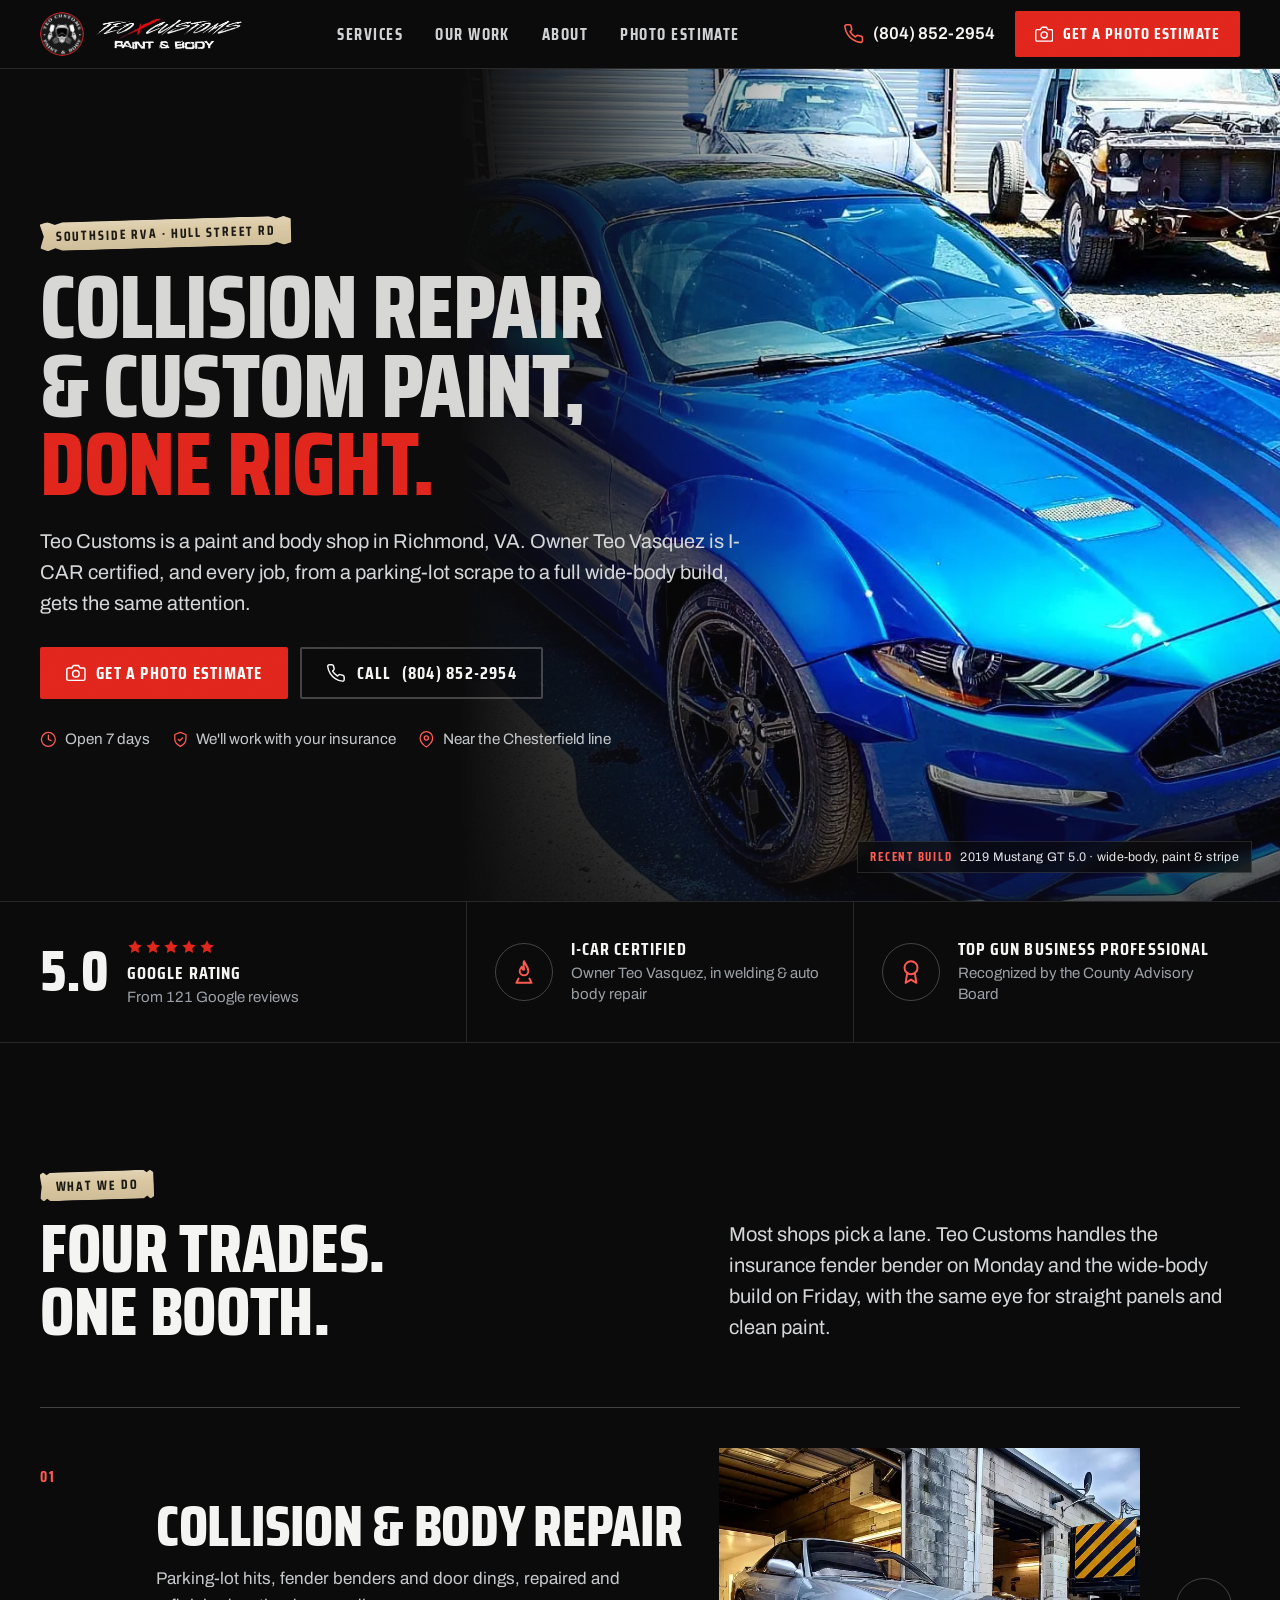
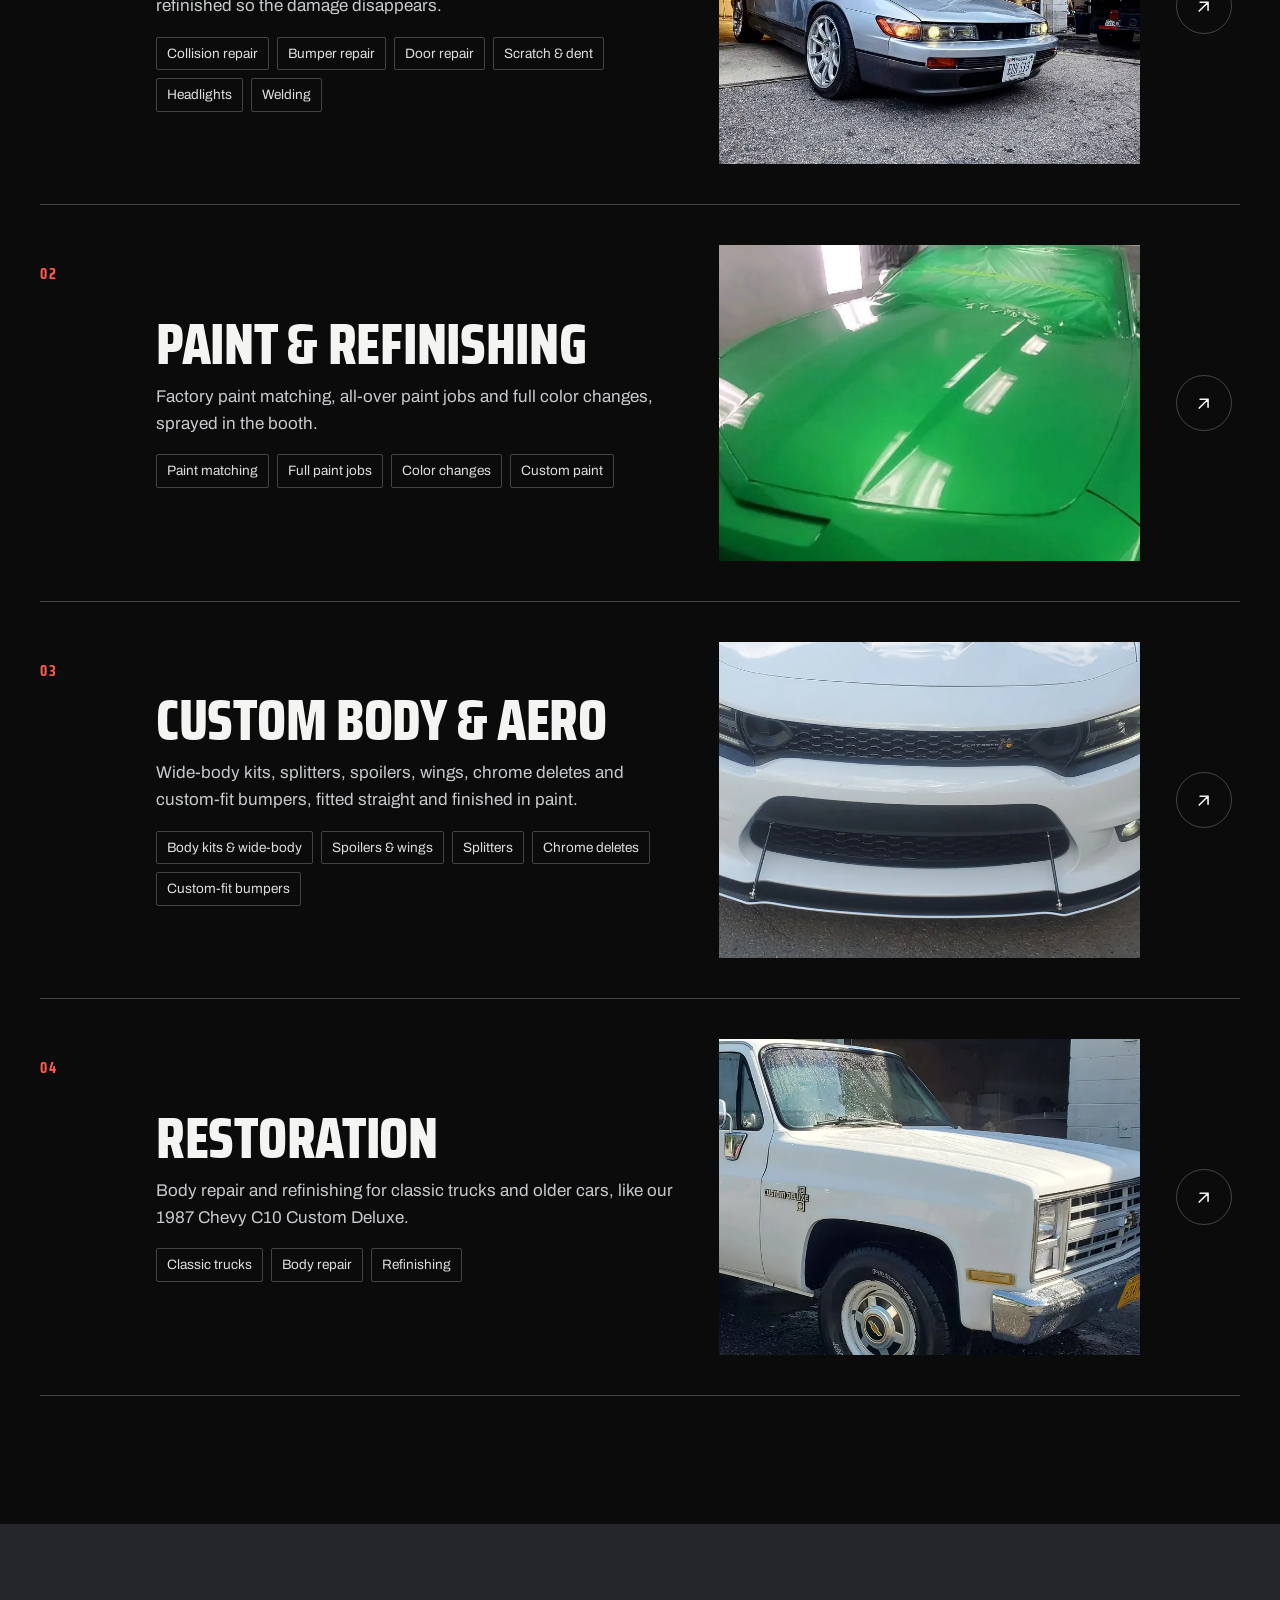
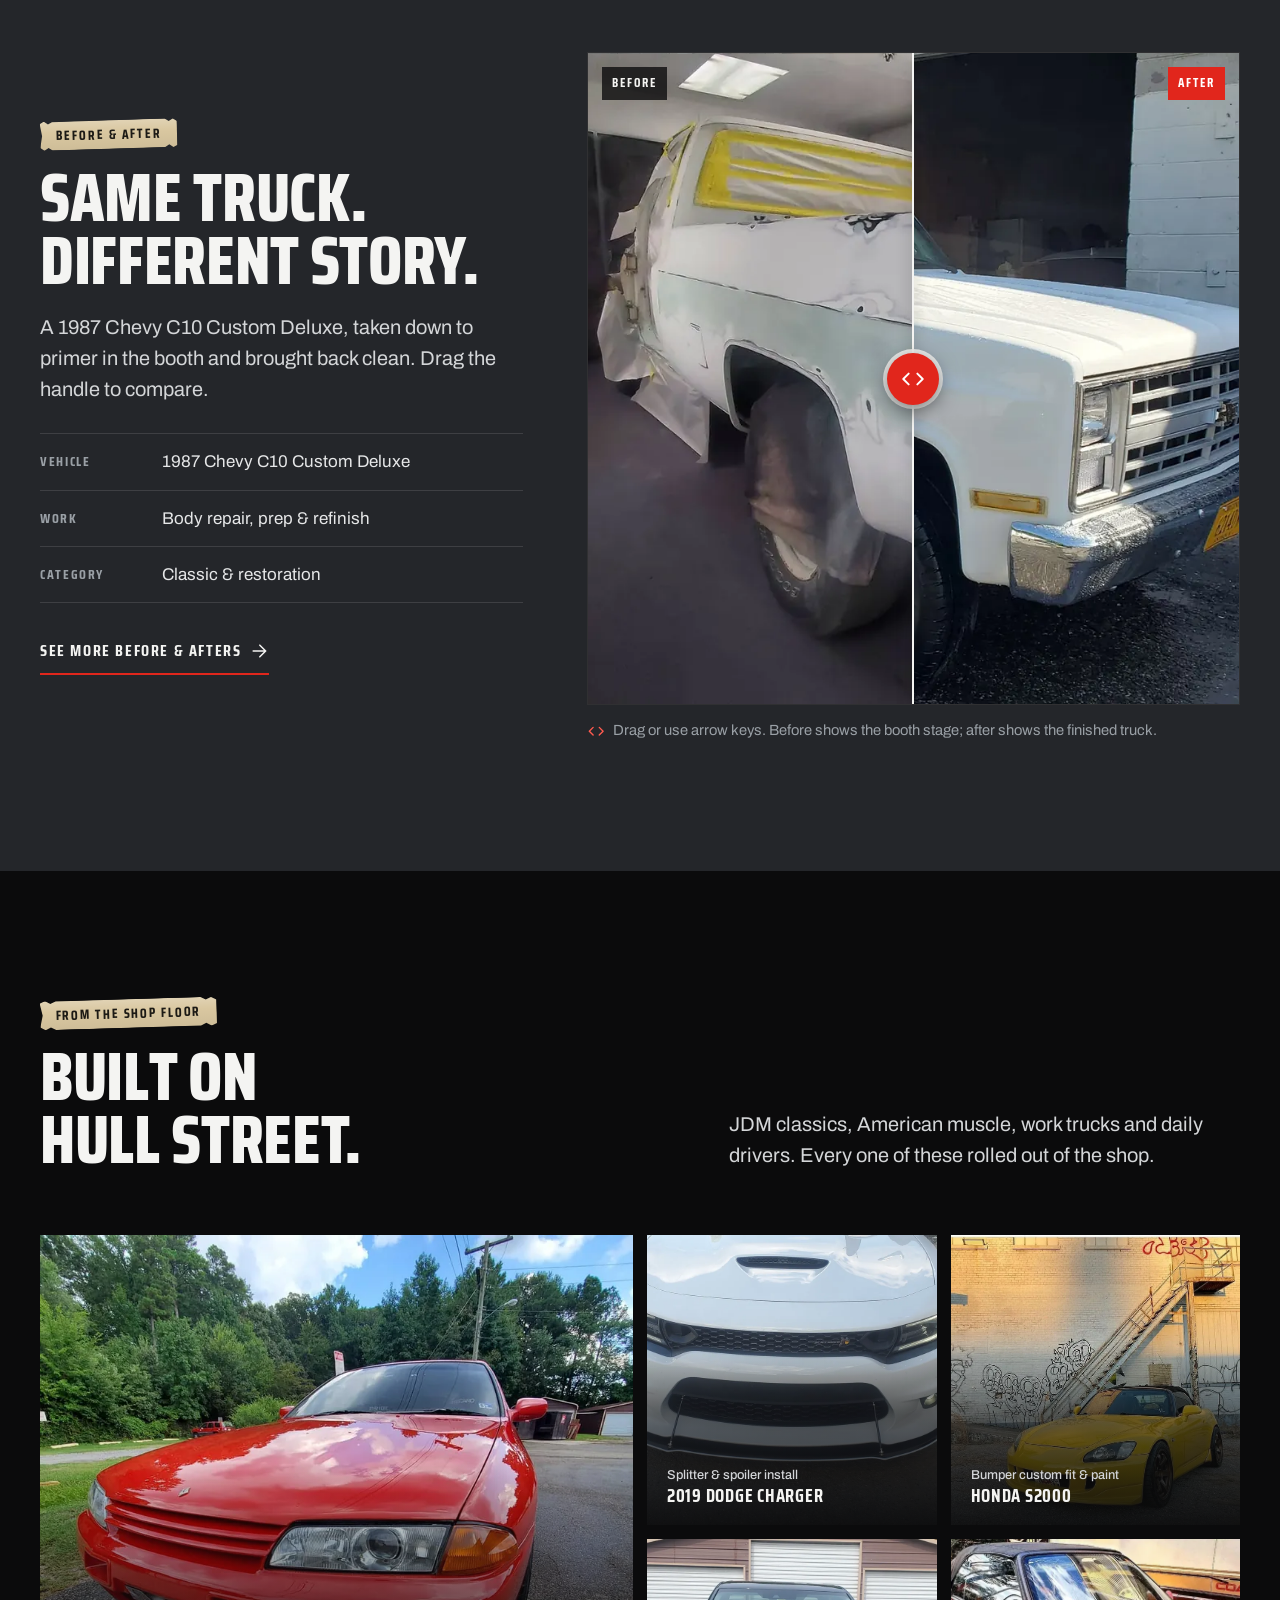
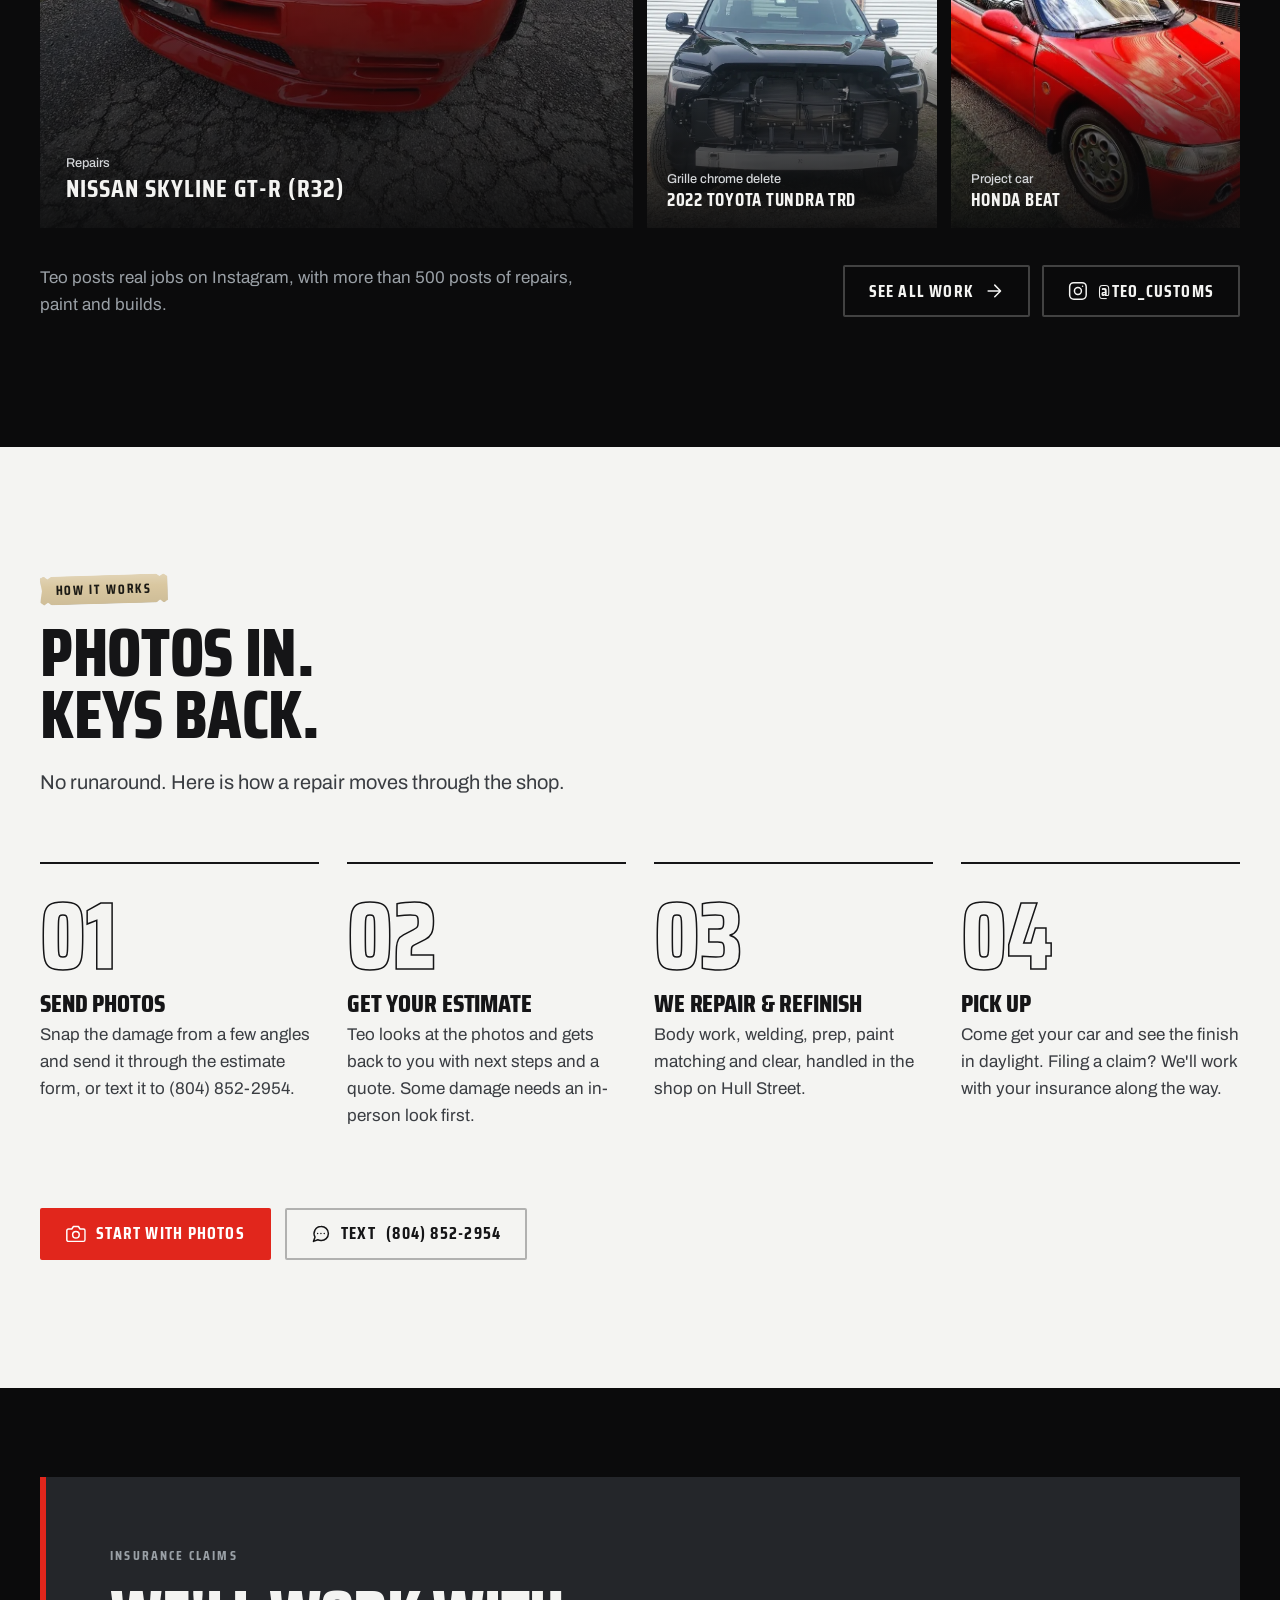
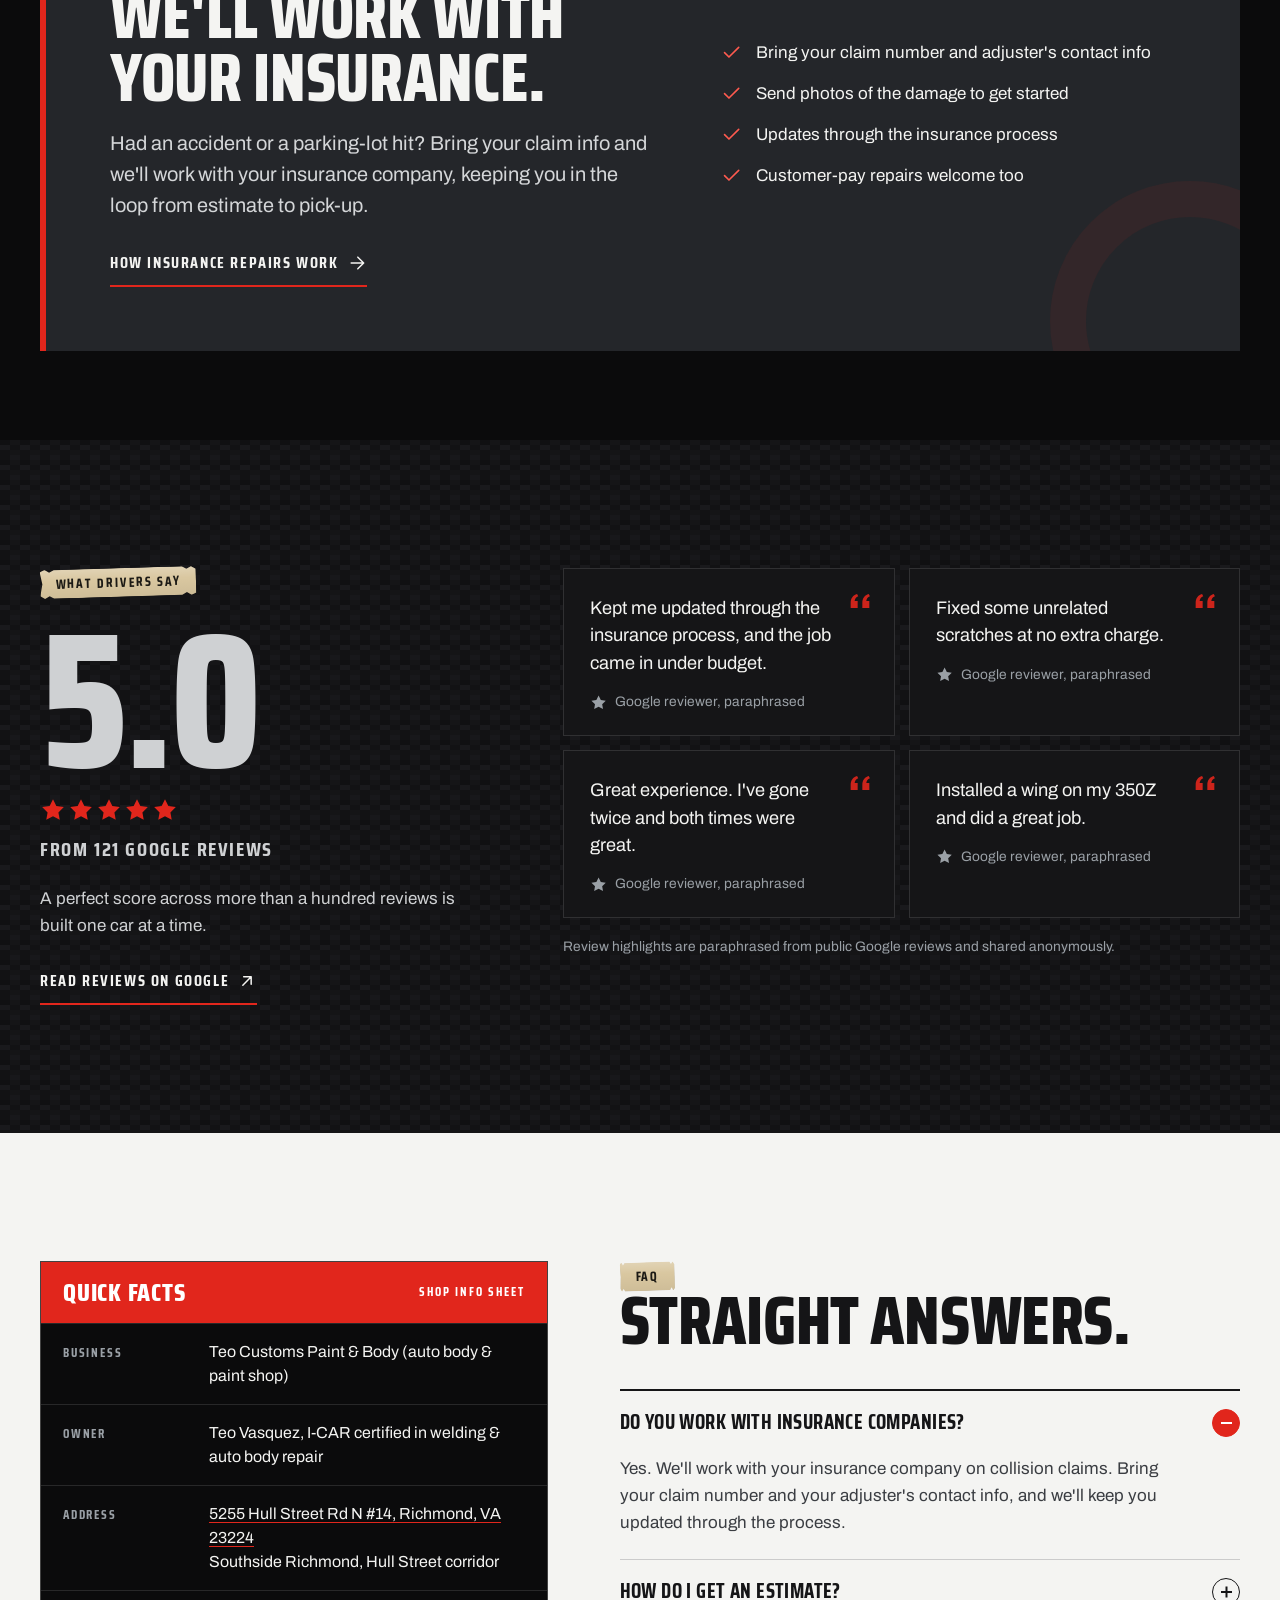
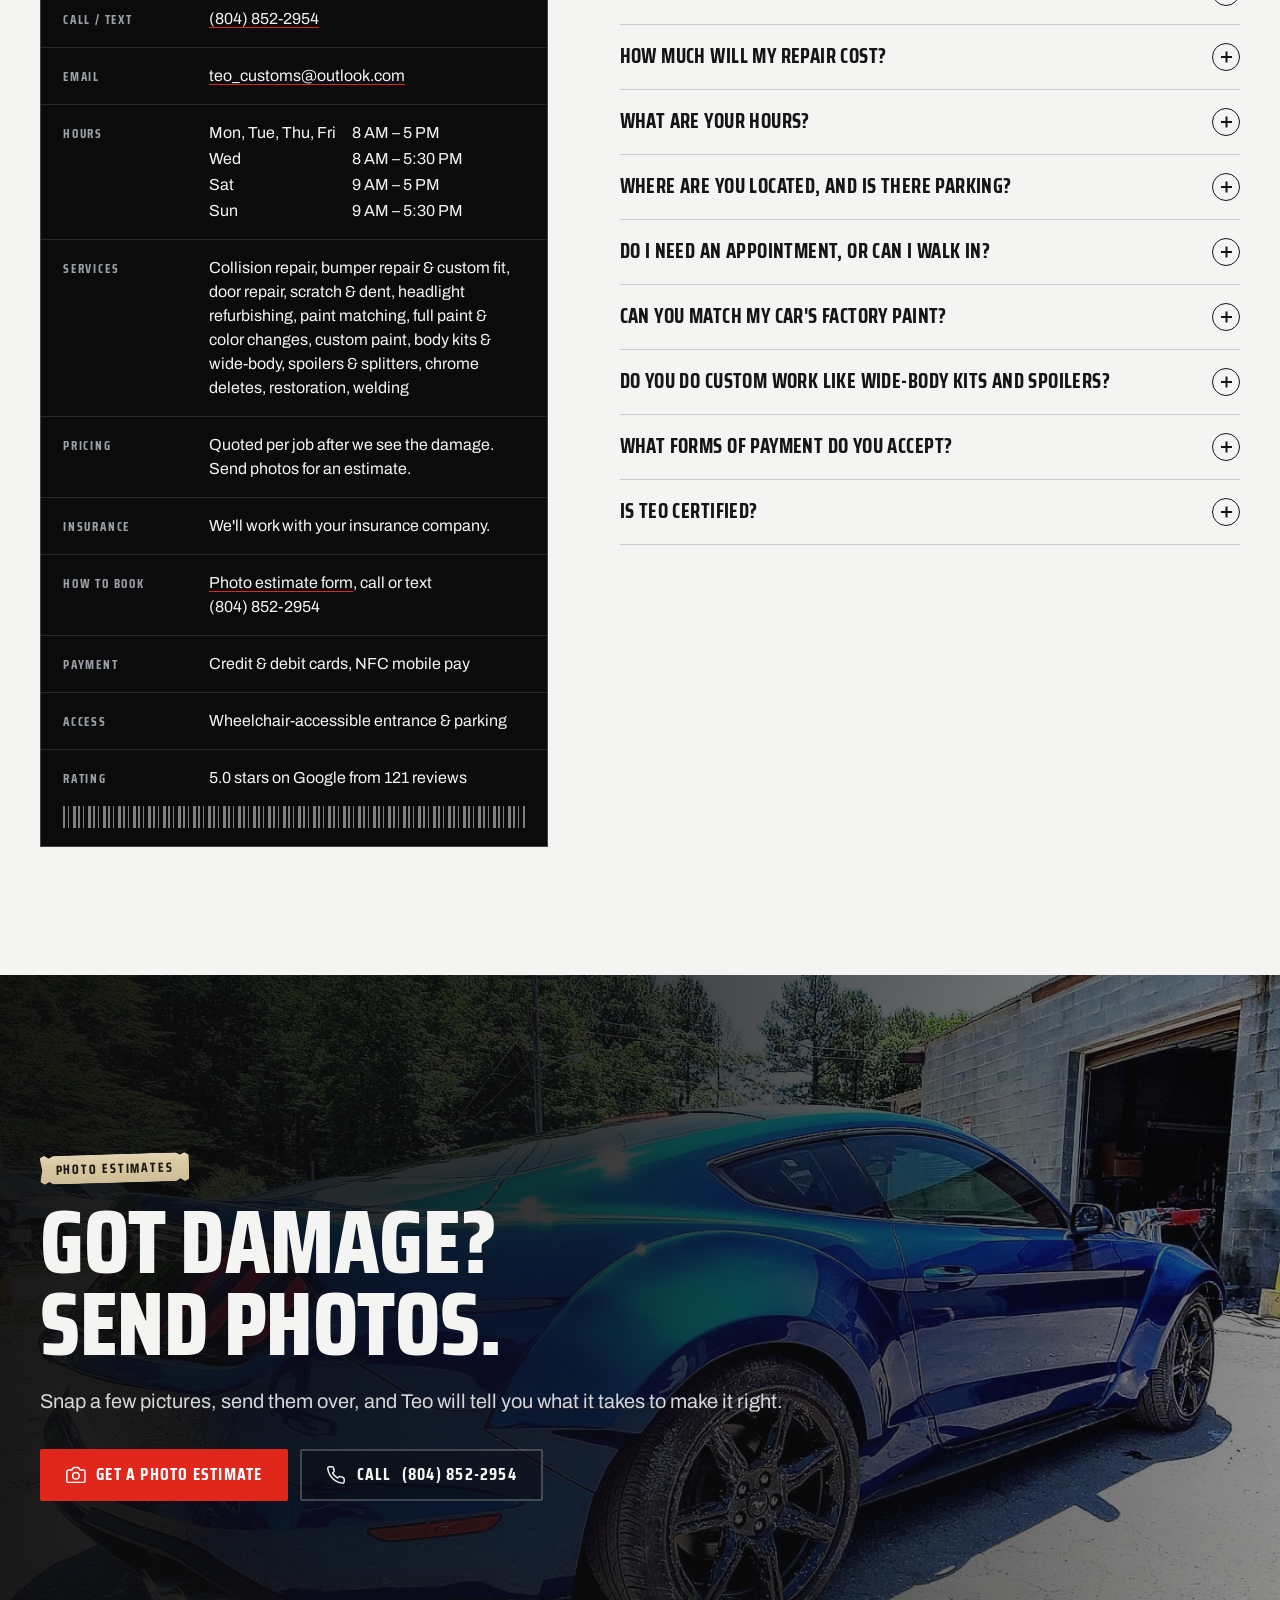
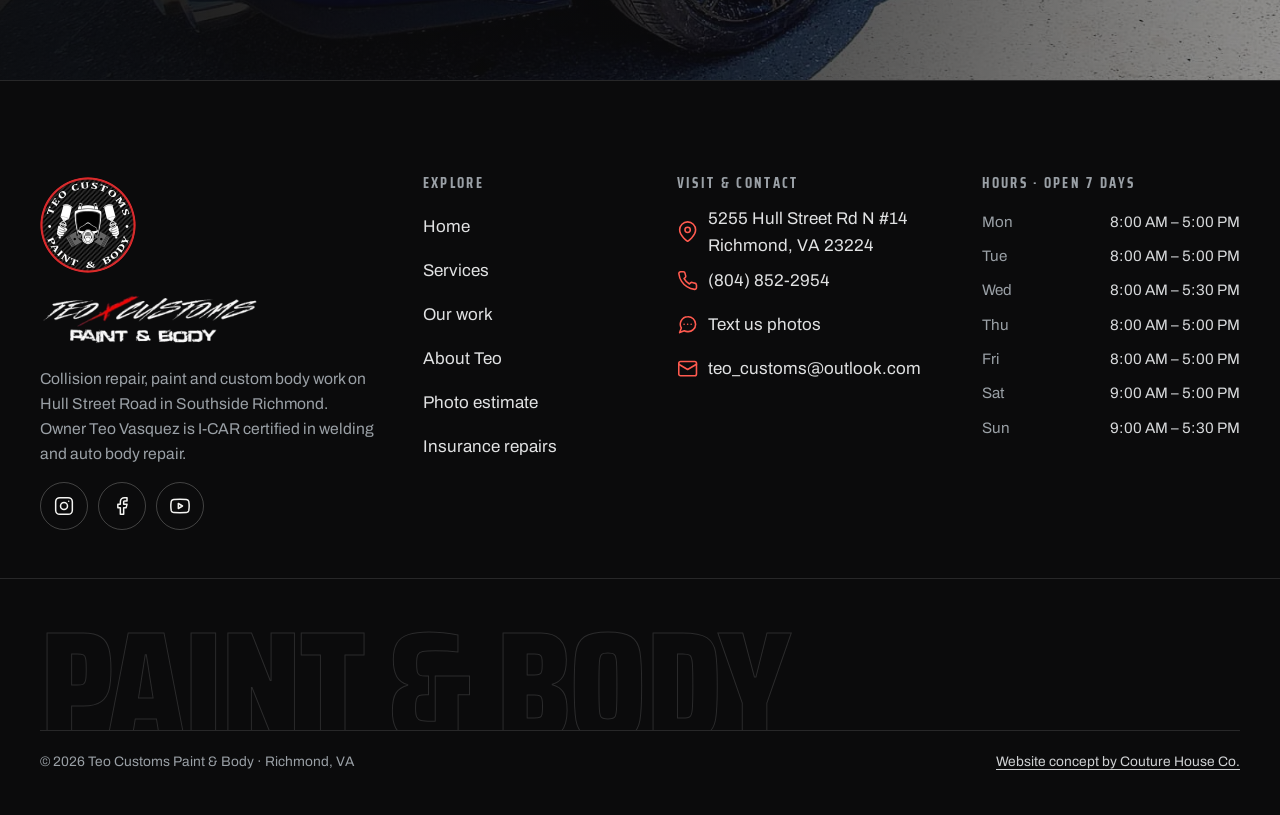
==== commit 3848f698: "Point canonical and SEO URLs to Netlify deploy domain. Co-authored-by: Cursor <cursoragent@cursor.co" ====
--- a/index.html
+++ b/index.html
@@ -6,15 +6,15 @@
 <title>Teo Customs | Auto Body & Paint Shop in Richmond, VA</title>
 <meta name="description" content="Collision repair, paint matching, custom paint and wide-body installs on Hull Street in Southside Richmond, VA. 5.0 on Google. Send photos for an estimate.">
 <meta name="robots" content="index, follow, max-image-preview:large">
-<link rel="canonical" href="https://teocustomsrva.com/">
+<link rel="canonical" href="https://teo-customs-website.netlify.app/">
 <meta name="theme-color" content="#0b0b0c">
 <meta name="format-detection" content="telephone=no">
 <meta property="og:type" content="website">
 <meta property="og:site_name" content="Teo Customs Paint &amp; Body">
 <meta property="og:title" content="Teo Customs | Auto Body & Paint Shop in Richmond, VA">
 <meta property="og:description" content="Collision repair, paint matching, custom paint and wide-body installs on Hull Street in Southside Richmond, VA. 5.0 on Google. Send photos for an estimate.">
-<meta property="og:url" content="https://teocustomsrva.com/">
-<meta property="og:image" content="https://teocustomsrva.com/assets/img/og.jpg">
+<meta property="og:url" content="https://teo-customs-website.netlify.app/">
+<meta property="og:image" content="https://teo-customs-website.netlify.app/assets/img/og.jpg">
 <meta property="og:image:width" content="1200">
 <meta property="og:image:height" content="630">
 <meta property="og:image:alt" content="Blue wide-body Ford Mustang GT with the Teo Customs Paint &amp; Body name">
@@ -22,7 +22,7 @@
 <meta name="twitter:card" content="summary_large_image">
 <meta name="twitter:title" content="Teo Customs | Auto Body & Paint Shop in Richmond, VA">
 <meta name="twitter:description" content="Collision repair, paint matching, custom paint and wide-body installs on Hull Street in Southside Richmond, VA. 5.0 on Google. Send photos for an estimate.">
-<meta name="twitter:image" content="https://teocustomsrva.com/assets/img/og.jpg">
+<meta name="twitter:image" content="https://teo-customs-website.netlify.app/assets/img/og.jpg">
 <link rel="icon" href="favicon.svg" type="image/svg+xml">
 <link rel="icon" href="assets/img/favicon-32.png" sizes="32x32" type="image/png">
 <link rel="apple-touch-icon" href="assets/img/apple-touch-icon.png">
@@ -32,8 +32,8 @@
 <link rel="stylesheet" href="assets/css/site.css">
 <script>document.documentElement.classList.add('js')</script>
 <script src="assets/js/site.js" defer></script>
-<script type="application/ld+json">{"@context":"https://schema.org","@type":"AutoBodyShop","@id":"https://teocustomsrva.com/#business","name":"Teo Customs Paint & Body","alternateName":["Teo Customs","Teo X Customs Paint and Body"],"description":"Auto body and paint shop in Southside Richmond, VA: collision repair, paint matching, full paint and color changes, custom paint, wide-body and aero installs, chrome deletes, restoration and welding.","url":"https://teocustomsrva.com/","logo":"https://teocustomsrva.com/assets/img/logo-badge.webp","image":["https://teocustomsrva.com/assets/img/og.jpg","https://teocustomsrva.com/assets/img/mustang-widebody-final.webp"],"telephone":"+1-804-852-2954","email":"teo_customs@outlook.com","address":{"@type":"PostalAddress","streetAddress":"5255 Hull Street Rd N #14","addressLocality":"Richmond","addressRegion":"VA","postalCode":"23224","addressCountry":"US"},"geo":{"@type":"GeoCoordinates","latitude":37.490709,"longitude":-77.489462},"hasMap":"https://www.google.com/maps/search/?api=1&query=Teo+Customs+Paint+and+Body%2C+5255+Hull+Street+Rd+N+%2314%2C+Richmond%2C+VA+23224","openingHoursSpecification":[{"@type":"OpeningHoursSpecification","dayOfWeek":"https://schema.org/Monday","opens":"08:00","closes":"17:00"},{"@type":"OpeningHoursSpecification","dayOfWeek":"https://schema.org/Tuesday","opens":"08:00","closes":"17:00"},{"@type":"OpeningHoursSpecification","dayOfWeek":"https://schema.org/Wednesday","opens":"08:00","closes":"17:30"},{"@type":"OpeningHoursSpecification","dayOfWeek":"https://schema.org/Thursday","opens":"08:00","closes":"17:00"},{"@type":"OpeningHoursSpecification","dayOfWeek":"https://schema.org/Friday","opens":"08:00","closes":"17:00"},{"@type":"OpeningHoursSpecification","dayOfWeek":"https://schema.org/Saturday","opens":"09:00","closes":"17:00"},{"@type":"OpeningHoursSpecification","dayOfWeek":"https://schema.org/Sunday","opens":"09:00","closes":"17:30"}],"areaServed":[{"@type":"City","name":"Richmond","containedInPlace":{"@type":"State","name":"Virginia"}},{"@type":"AdministrativeArea","name":"Chesterfield County, Virginia"}],"sameAs":["https://www.instagram.com/teo_customs/","https://www.facebook.com/RVAAUTOBODYANDPAINT/"],"paymentAccepted":"Credit card, Debit card, NFC mobile payments","amenityFeature":[{"@type":"LocationFeatureSpecification","name":"Wheelchair-accessible entrance","value":true},{"@type":"LocationFeatureSpecification","name":"Wheelchair-accessible parking","value":true}],"award":"TOP GUN Business Professional (County Advisory Board)","knowsAbout":["Collision repair","Auto body repair","Paint matching","Custom paint","Color changes","Wide-body kit installation","Welding","Classic truck restoration"],"hasOfferCatalog":{"@type":"OfferCatalog","name":"Auto body, paint and custom services","itemListElement":[{"@type":"OfferCatalog","name":"Collision & Body Repair","itemListElement":[{"@type":"Offer","itemOffered":{"@type":"Service","name":"Insurance claim repairs","description":"We'll work with your insurance company on collision repairs.","url":"https://teocustomsrva.com/services.html#insurance"}},{"@type":"Offer","itemOffered":{"@type":"Service","name":"Collision repair","description":"From fender benders to parking-lot hits. Damaged panels are repaired or replaced, then prepped, painted and color-matched so the repair blends in.","url":"https://teocustomsrva.com/services.html#collision-repair"}},{"@type":"Offer","itemOffered":{"@type":"Service","name":"Bumper repair & custom fit","description":"Cracked, scuffed or hanging bumper covers repaired and refinished. Aftermarket bumpers custom fit so the gaps line up, then painted to match.","url":"https://teocustomsrva.com/services.html#bumper-repair"}},{"@type":"Offer","itemOffered":{"@type":"Service","name":"Door repair","description":"Dents, creases and damaged door skins repaired, filled, blocked straight and refinished.","url":"https://teocustomsrva.com/services.html#door-repair"}},{"@type":"Offer","itemOffered":{"@type":"Service","name":"Scratch & dent repair","description":"Keyed paint, door dings, scuffs and scrapes corrected and refinished so they are gone, not just covered.","url":"https://teocustomsrva.com/services.html#scratch-dent"}},{"@type":"Offer","itemOffered":{"@type":"Service","name":"Headlight repair & refurbishing","description":"Hazy, yellowed or damaged headlights repaired and refurbished for a clearer look and better light output.","url":"https://teocustomsrva.com/services.html#headlights"}},{"@type":"Offer","itemOffered":{"@type":"Service","name":"Welding","description":"Welding for body and panel repairs, handled by an I-CAR certified welding and auto body tech.","url":"https://teocustomsrva.com/services.html#welding"}}]},{"@type":"OfferCatalog","name":"Paint & Refinishing","itemListElement":[{"@type":"Offer","itemOffered":{"@type":"Service","name":"Paint matching","description":"New paint matched to your existing color so repaired panels sit right next to the original finish.","url":"https://teocustomsrva.com/services.html#paint-matching"}},{"@type":"Offer","itemOffered":{"@type":"Service","name":"Full paint jobs & color changes","description":"All-over paint jobs and complete color changes, masked, prepped and sprayed in the booth.","url":"https://teocustomsrva.com/services.html#full-paint"}},{"@type":"Offer","itemOffered":{"@type":"Service","name":"Custom paint","description":"Custom colors and finishes for builds that need to stand out, planned with you before the first coat goes on.","url":"https://teocustomsrva.com/services.html#custom-paint"}}]},{"@type":"OfferCatalog","name":"Custom Body & Aero","itemListElement":[{"@type":"Offer","itemOffered":{"@type":"Service","name":"Body kits & wide-body installs","description":"Body kits and wide-body fender flares fitted, bodyworked and painted so they look like they came from the factory that way.","url":"https://teocustomsrva.com/services.html#widebody"}},{"@type":"Offer","itemOffered":{"@type":"Service","name":"Spoilers, splitters & wings","description":"Front splitters, trunk spoilers and wings installed straight, secure and finished to match.","url":"https://teocustomsrva.com/services.html#aero"}},{"@type":"Offer","itemOffered":{"@type":"Service","name":"Chrome deletes & trim","description":"Chrome grilles, badges and trim blacked out or refinished for a cleaner, murdered-out look.","url":"https://teocustomsrva.com/services.html#chrome-delete"}}]},{"@type":"OfferCatalog","name":"Restoration","itemListElement":[{"@type":"Offer","itemOffered":{"@type":"Service","name":"Classic truck & car restoration work","description":"Body repair, prep and refinishing for classic trucks and older cars, done with patience and respect for the original lines.","url":"https://teocustomsrva.com/services.html#classic-trucks"}}]}]},"aggregateRating":{"@type":"AggregateRating","ratingValue":"5.0","reviewCount":"121","bestRating":"5","worstRating":"1"}}</script>
-<script type="application/ld+json">{"@context":"https://schema.org","@type":"WebSite","@id":"https://teocustomsrva.com/#website","name":"Teo Customs Paint & Body","url":"https://teocustomsrva.com/","publisher":{"@id":"https://teocustomsrva.com/#business"},"inLanguage":"en-US"}</script>
+<script type="application/ld+json">{"@context":"https://schema.org","@type":"AutoBodyShop","@id":"https://teo-customs-website.netlify.app/#business","name":"Teo Customs Paint & Body","alternateName":["Teo Customs","Teo X Customs Paint and Body"],"description":"Auto body and paint shop in Southside Richmond, VA: collision repair, paint matching, full paint and color changes, custom paint, wide-body and aero installs, chrome deletes, restoration and welding.","url":"https://teo-customs-website.netlify.app/","logo":"https://teo-customs-website.netlify.app/assets/img/logo-badge.webp","image":["https://teo-customs-website.netlify.app/assets/img/og.jpg","https://teo-customs-website.netlify.app/assets/img/mustang-widebody-final.webp"],"telephone":"+1-804-852-2954","email":"teo_customs@outlook.com","address":{"@type":"PostalAddress","streetAddress":"5255 Hull Street Rd N #14","addressLocality":"Richmond","addressRegion":"VA","postalCode":"23224","addressCountry":"US"},"geo":{"@type":"GeoCoordinates","latitude":37.490709,"longitude":-77.489462},"hasMap":"https://www.google.com/maps/search/?api=1&query=Teo+Customs+Paint+and+Body%2C+5255+Hull+Street+Rd+N+%2314%2C+Richmond%2C+VA+23224","openingHoursSpecification":[{"@type":"OpeningHoursSpecification","dayOfWeek":"https://schema.org/Monday","opens":"08:00","closes":"17:00"},{"@type":"OpeningHoursSpecification","dayOfWeek":"https://schema.org/Tuesday","opens":"08:00","closes":"17:00"},{"@type":"OpeningHoursSpecification","dayOfWeek":"https://schema.org/Wednesday","opens":"08:00","closes":"17:30"},{"@type":"OpeningHoursSpecification","dayOfWeek":"https://schema.org/Thursday","opens":"08:00","closes":"17:00"},{"@type":"OpeningHoursSpecification","dayOfWeek":"https://schema.org/Friday","opens":"08:00","closes":"17:00"},{"@type":"OpeningHoursSpecification","dayOfWeek":"https://schema.org/Saturday","opens":"09:00","closes":"17:00"},{"@type":"OpeningHoursSpecification","dayOfWeek":"https://schema.org/Sunday","opens":"09:00","closes":"17:30"}],"areaServed":[{"@type":"City","name":"Richmond","containedInPlace":{"@type":"State","name":"Virginia"}},{"@type":"AdministrativeArea","name":"Chesterfield County, Virginia"}],"sameAs":["https://www.instagram.com/teo_customs/","https://www.facebook.com/RVAAUTOBODYANDPAINT/"],"paymentAccepted":"Credit card, Debit card, NFC mobile payments","amenityFeature":[{"@type":"LocationFeatureSpecification","name":"Wheelchair-accessible entrance","value":true},{"@type":"LocationFeatureSpecification","name":"Wheelchair-accessible parking","value":true}],"award":"TOP GUN Business Professional (County Advisory Board)","knowsAbout":["Collision repair","Auto body repair","Paint matching","Custom paint","Color changes","Wide-body kit installation","Welding","Classic truck restoration"],"hasOfferCatalog":{"@type":"OfferCatalog","name":"Auto body, paint and custom services","itemListElement":[{"@type":"OfferCatalog","name":"Collision & Body Repair","itemListElement":[{"@type":"Offer","itemOffered":{"@type":"Service","name":"Insurance claim repairs","description":"We'll work with your insurance company on collision repairs.","url":"https://teo-customs-website.netlify.app/services.html#insurance"}},{"@type":"Offer","itemOffered":{"@type":"Service","name":"Collision repair","description":"From fender benders to parking-lot hits. Damaged panels are repaired or replaced, then prepped, painted and color-matched so the repair blends in.","url":"https://teo-customs-website.netlify.app/services.html#collision-repair"}},{"@type":"Offer","itemOffered":{"@type":"Service","name":"Bumper repair & custom fit","description":"Cracked, scuffed or hanging bumper covers repaired and refinished. Aftermarket bumpers custom fit so the gaps line up, then painted to match.","url":"https://teo-customs-website.netlify.app/services.html#bumper-repair"}},{"@type":"Offer","itemOffered":{"@type":"Service","name":"Door repair","description":"Dents, creases and damaged door skins repaired, filled, blocked straight and refinished.","url":"https://teo-customs-website.netlify.app/services.html#door-repair"}},{"@type":"Offer","itemOffered":{"@type":"Service","name":"Scratch & dent repair","description":"Keyed paint, door dings, scuffs and scrapes corrected and refinished so they are gone, not just covered.","url":"https://teo-customs-website.netlify.app/services.html#scratch-dent"}},{"@type":"Offer","itemOffered":{"@type":"Service","name":"Headlight repair & refurbishing","description":"Hazy, yellowed or damaged headlights repaired and refurbished for a clearer look and better light output.","url":"https://teo-customs-website.netlify.app/services.html#headlights"}},{"@type":"Offer","itemOffered":{"@type":"Service","name":"Welding","description":"Welding for body and panel repairs, handled by an I-CAR certified welding and auto body tech.","url":"https://teo-customs-website.netlify.app/services.html#welding"}}]},{"@type":"OfferCatalog","name":"Paint & Refinishing","itemListElement":[{"@type":"Offer","itemOffered":{"@type":"Service","name":"Paint matching","description":"New paint matched to your existing color so repaired panels sit right next to the original finish.","url":"https://teo-customs-website.netlify.app/services.html#paint-matching"}},{"@type":"Offer","itemOffered":{"@type":"Service","name":"Full paint jobs & color changes","description":"All-over paint jobs and complete color changes, masked, prepped and sprayed in the booth.","url":"https://teo-customs-website.netlify.app/services.html#full-paint"}},{"@type":"Offer","itemOffered":{"@type":"Service","name":"Custom paint","description":"Custom colors and finishes for builds that need to stand out, planned with you before the first coat goes on.","url":"https://teo-customs-website.netlify.app/services.html#custom-paint"}}]},{"@type":"OfferCatalog","name":"Custom Body & Aero","itemListElement":[{"@type":"Offer","itemOffered":{"@type":"Service","name":"Body kits & wide-body installs","description":"Body kits and wide-body fender flares fitted, bodyworked and painted so they look like they came from the factory that way.","url":"https://teo-customs-website.netlify.app/services.html#widebody"}},{"@type":"Offer","itemOffered":{"@type":"Service","name":"Spoilers, splitters & wings","description":"Front splitters, trunk spoilers and wings installed straight, secure and finished to match.","url":"https://teo-customs-website.netlify.app/services.html#aero"}},{"@type":"Offer","itemOffered":{"@type":"Service","name":"Chrome deletes & trim","description":"Chrome grilles, badges and trim blacked out or refinished for a cleaner, murdered-out look.","url":"https://teo-customs-website.netlify.app/services.html#chrome-delete"}}]},{"@type":"OfferCatalog","name":"Restoration","itemListElement":[{"@type":"Offer","itemOffered":{"@type":"Service","name":"Classic truck & car restoration work","description":"Body repair, prep and refinishing for classic trucks and older cars, done with patience and respect for the original lines.","url":"https://teo-customs-website.netlify.app/services.html#classic-trucks"}}]}]},"aggregateRating":{"@type":"AggregateRating","ratingValue":"5.0","reviewCount":"121","bestRating":"5","worstRating":"1"}}</script>
+<script type="application/ld+json">{"@context":"https://schema.org","@type":"WebSite","@id":"https://teo-customs-website.netlify.app/#website","name":"Teo Customs Paint & Body","url":"https://teo-customs-website.netlify.app/","publisher":{"@id":"https://teo-customs-website.netlify.app/#business"},"inLanguage":"en-US"}</script>
 <script type="application/ld+json">{"@context":"https://schema.org","@type":"FAQPage","mainEntity":[{"@type":"Question","name":"Do you work with insurance companies?","acceptedAnswer":{"@type":"Answer","text":"Yes. We'll work with your insurance company on collision claims. Bring your claim number and your adjuster's contact info, and we'll keep you updated through the process."}},{"@type":"Question","name":"How do I get an estimate?","acceptedAnswer":{"@type":"Answer","text":"Send photos of the damage through the photo estimate form on this site, or text them to (804) 852-2954. Teo will follow up with next steps; some damage needs an in-person look before it can be priced."}},{"@type":"Question","name":"How much will my repair cost?","acceptedAnswer":{"@type":"Answer","text":"Every job is priced after we see the damage, because the cost depends on the panels, parts and paint involved. Sending photos is the fastest way to get a number."}},{"@type":"Question","name":"What are your hours?","acceptedAnswer":{"@type":"Answer","text":"We're open 7 days: Monday, Tuesday, Thursday and Friday 8 AM to 5 PM, Wednesday 8 AM to 5:30 PM, Saturday 9 AM to 5 PM and Sunday 9 AM to 5:30 PM."}},{"@type":"Question","name":"Where are you located, and is there parking?","acceptedAnswer":{"@type":"Answer","text":"5255 Hull Street Rd N #14, Richmond, VA 23224, on the Hull Street corridor in Southside near the Chesterfield line. The shop has a wheelchair-accessible entrance and parking."}},{"@type":"Question","name":"Do I need an appointment, or can I walk in?","acceptedAnswer":{"@type":"Answer","text":"Call or text (804) 852-2954 before you come so Teo can make time to look at your vehicle. Sending photos first is the quickest way to get started."}},{"@type":"Question","name":"Can you match my car's factory paint?","acceptedAnswer":{"@type":"Answer","text":"Yes. Paint matching is part of every repair, so the new work sits right next to your original finish."}},{"@type":"Question","name":"Do you do custom work like wide-body kits and spoilers?","acceptedAnswer":{"@type":"Answer","text":"Yes. Recent builds include a wide-body 2019 Ford Mustang GT 5.0, a front splitter and trunk spoiler on a 2019 Dodge Charger and a grille chrome delete on a 2022 Toyota Tundra TRD."}},{"@type":"Question","name":"What forms of payment do you accept?","acceptedAnswer":{"@type":"Answer","text":"Credit and debit cards, plus NFC mobile pay (tap to pay with your phone)."}},{"@type":"Question","name":"Is Teo certified?","acceptedAnswer":{"@type":"Answer","text":"Yes. Owner Teo Vasquez is I-CAR certified in welding and auto body repair."}}]}</script>
 </head>
 <body>
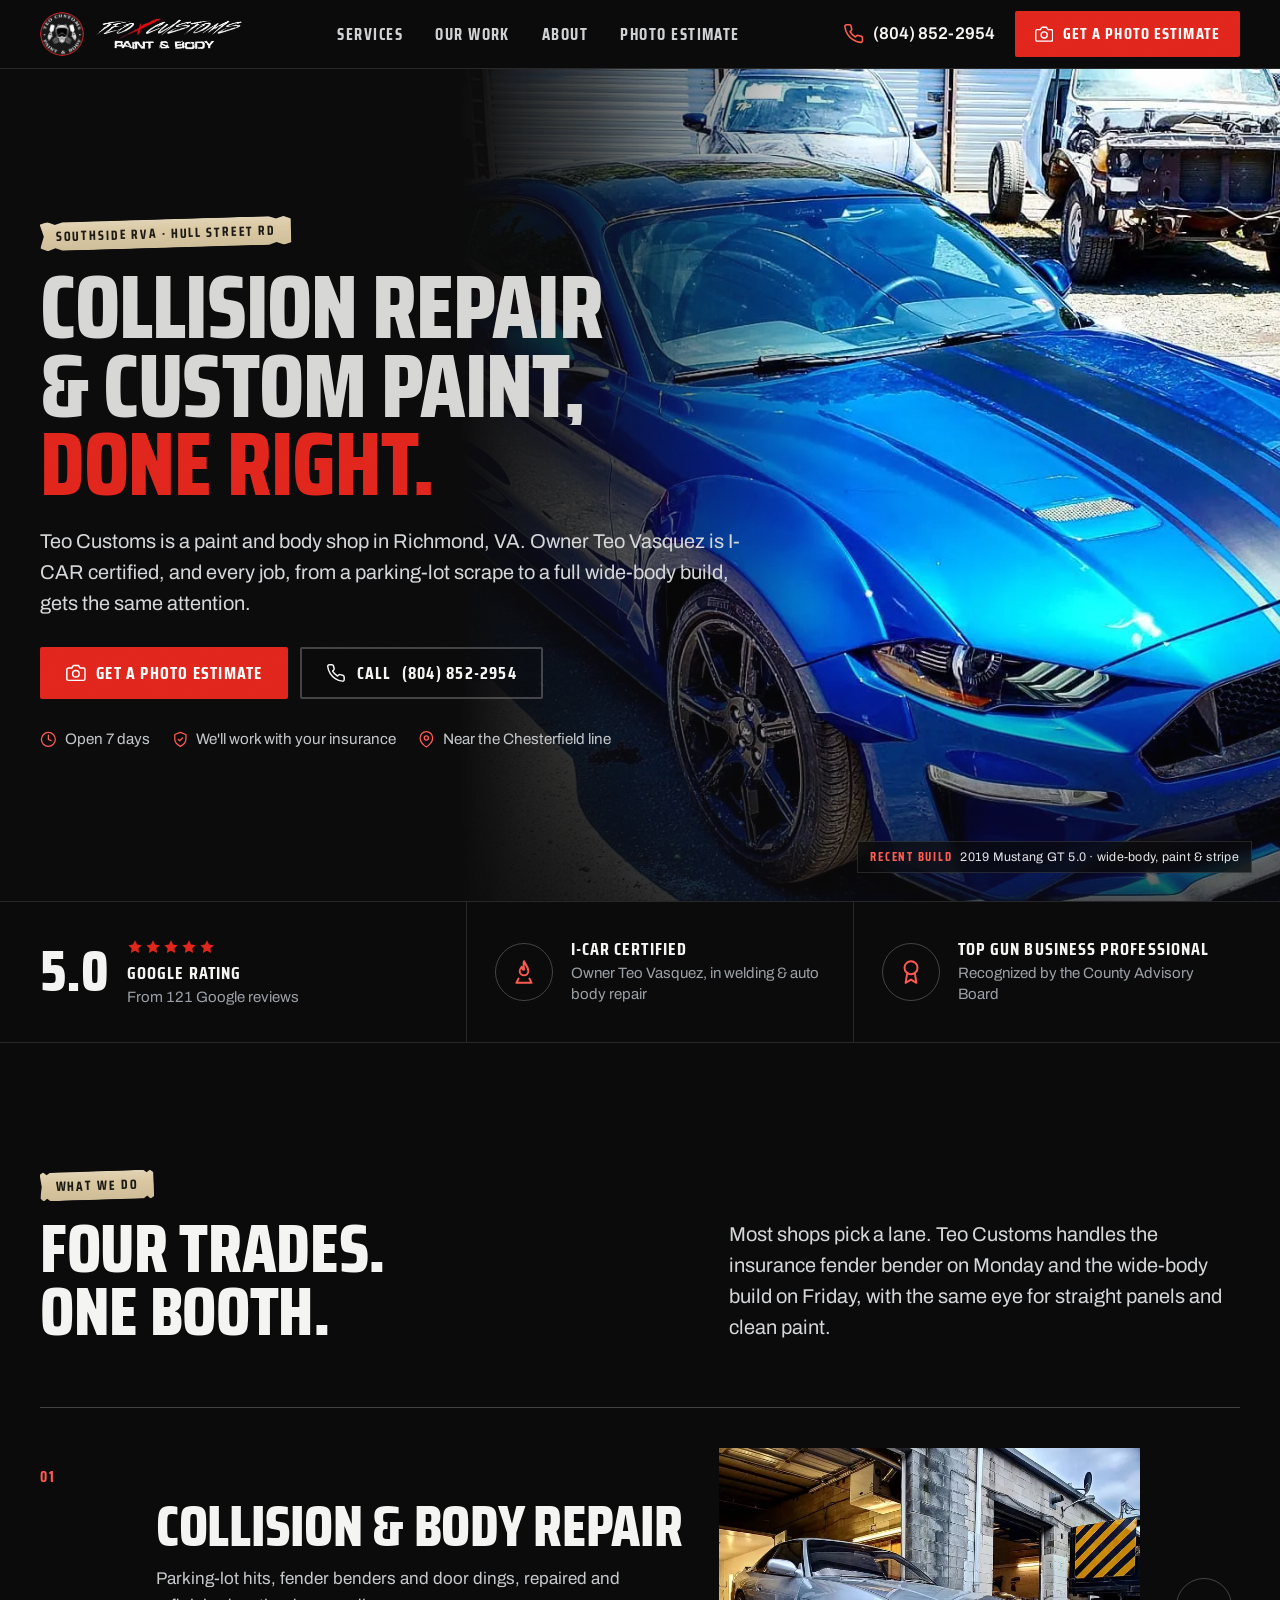
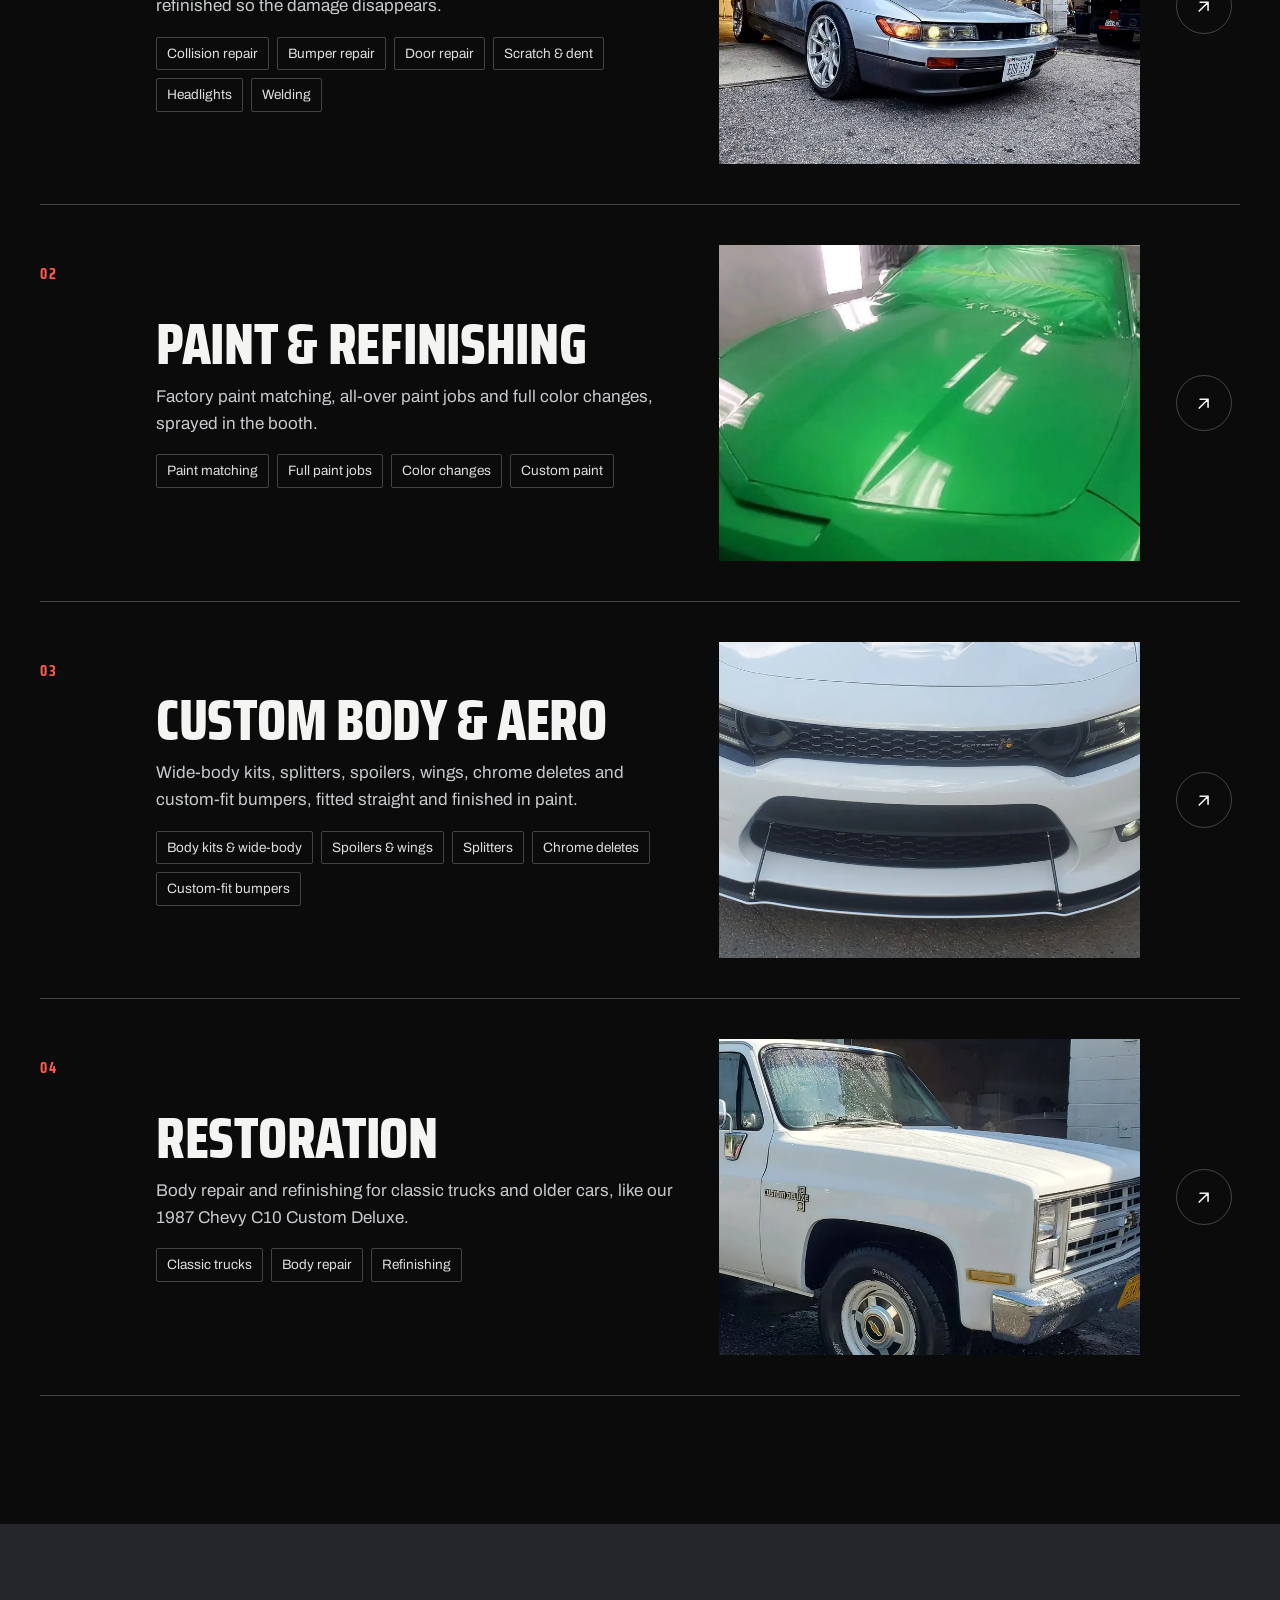
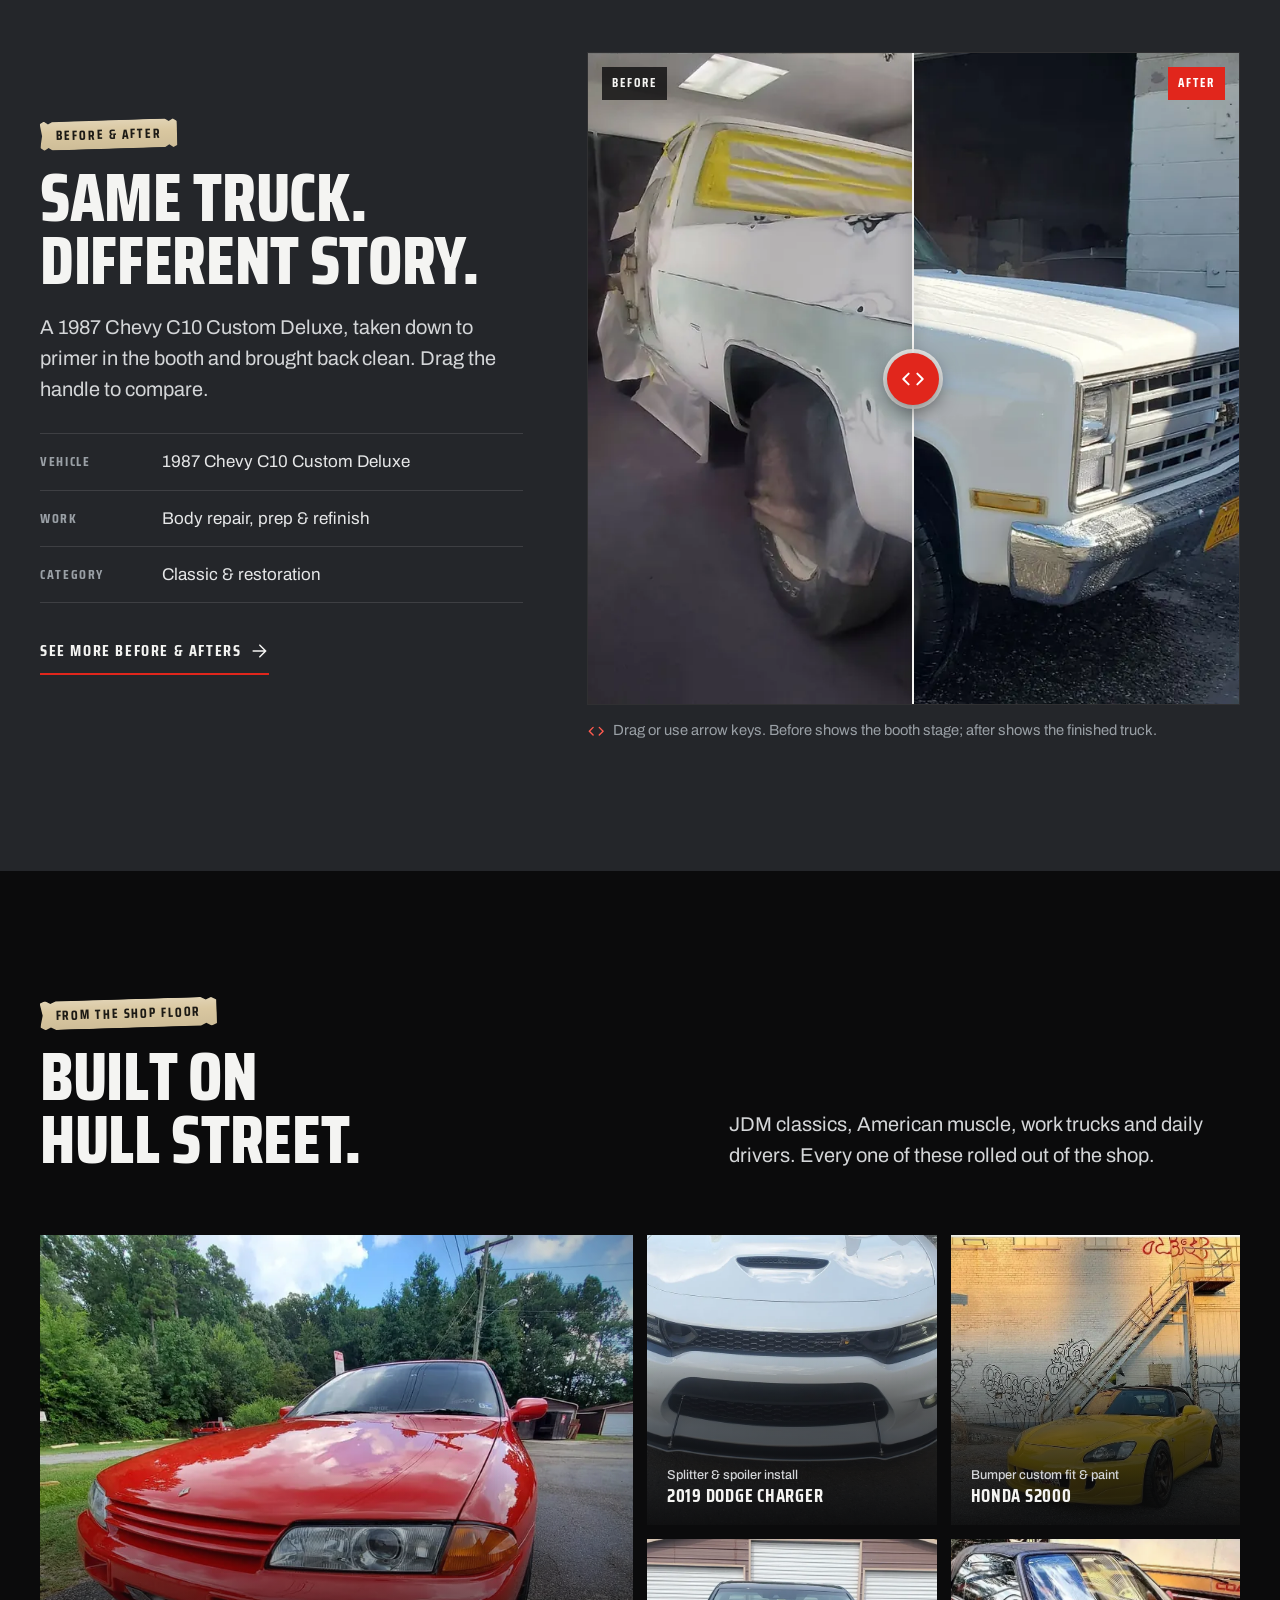
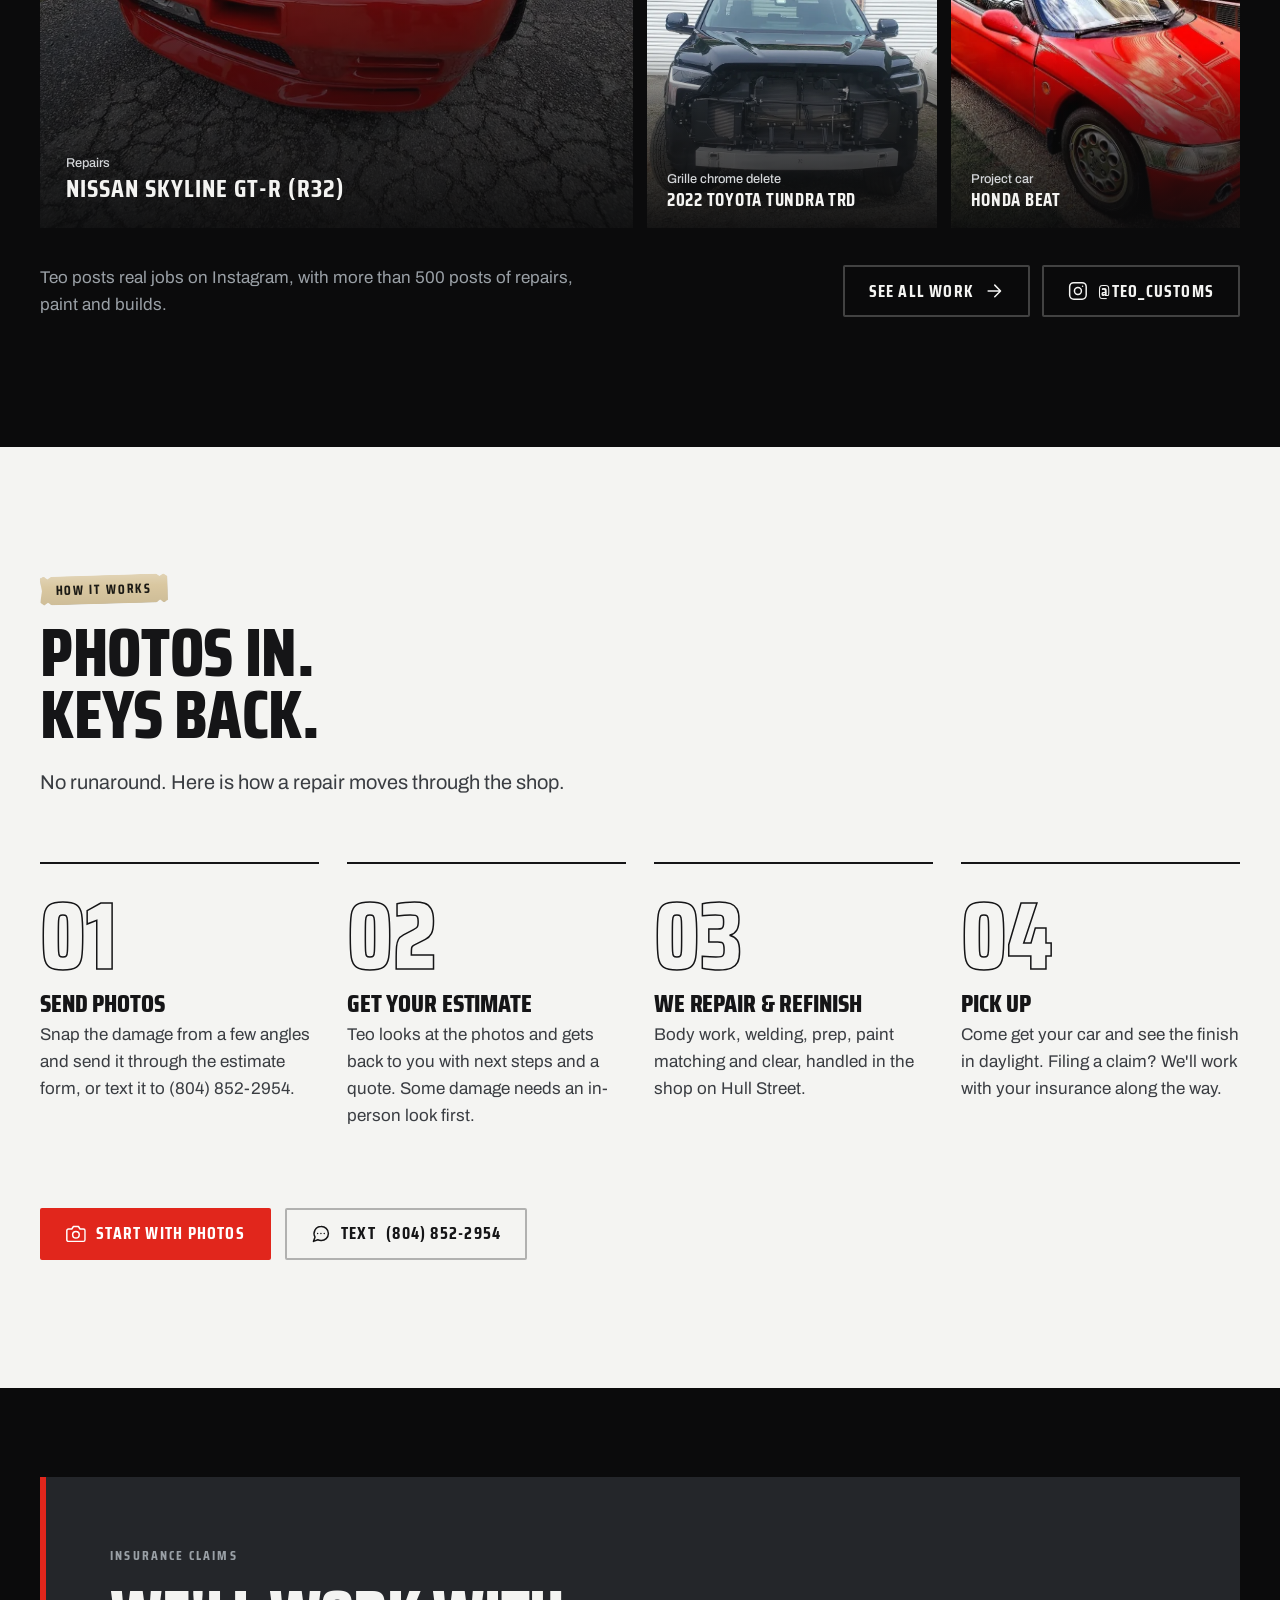
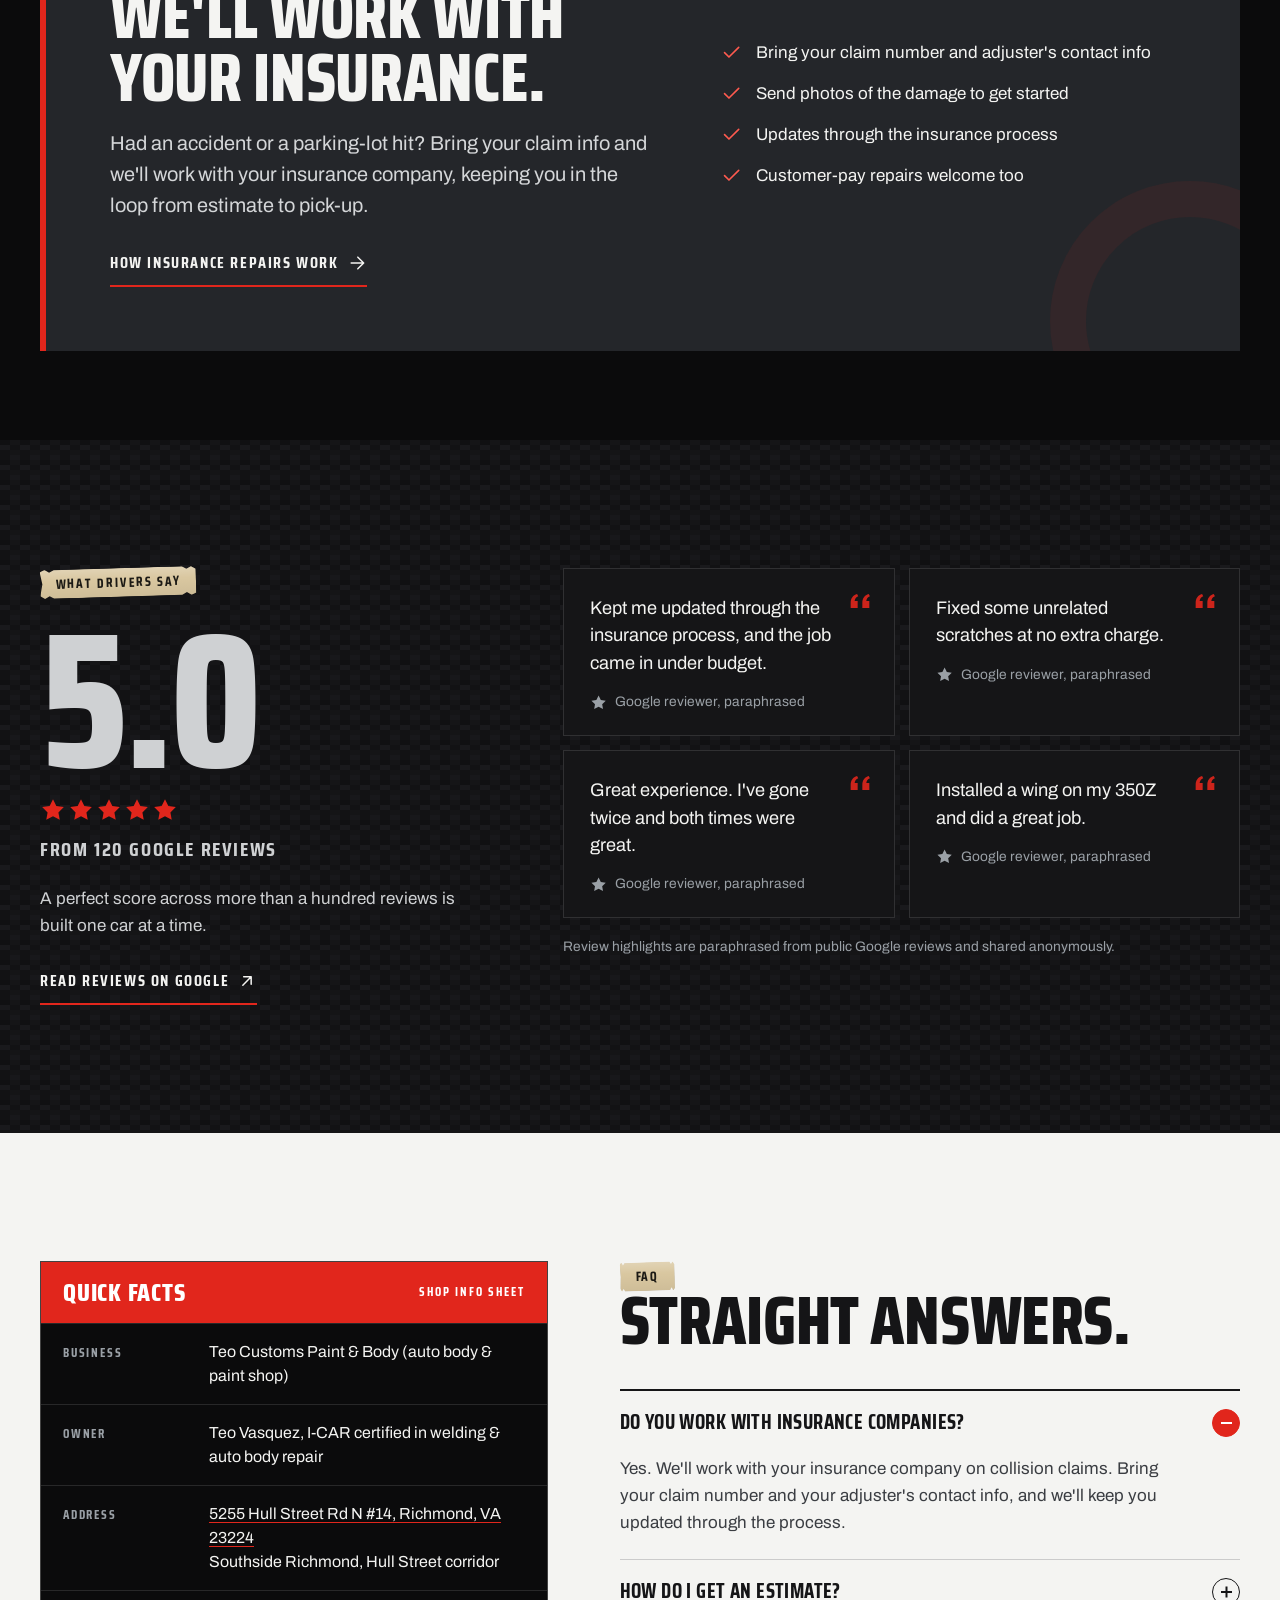
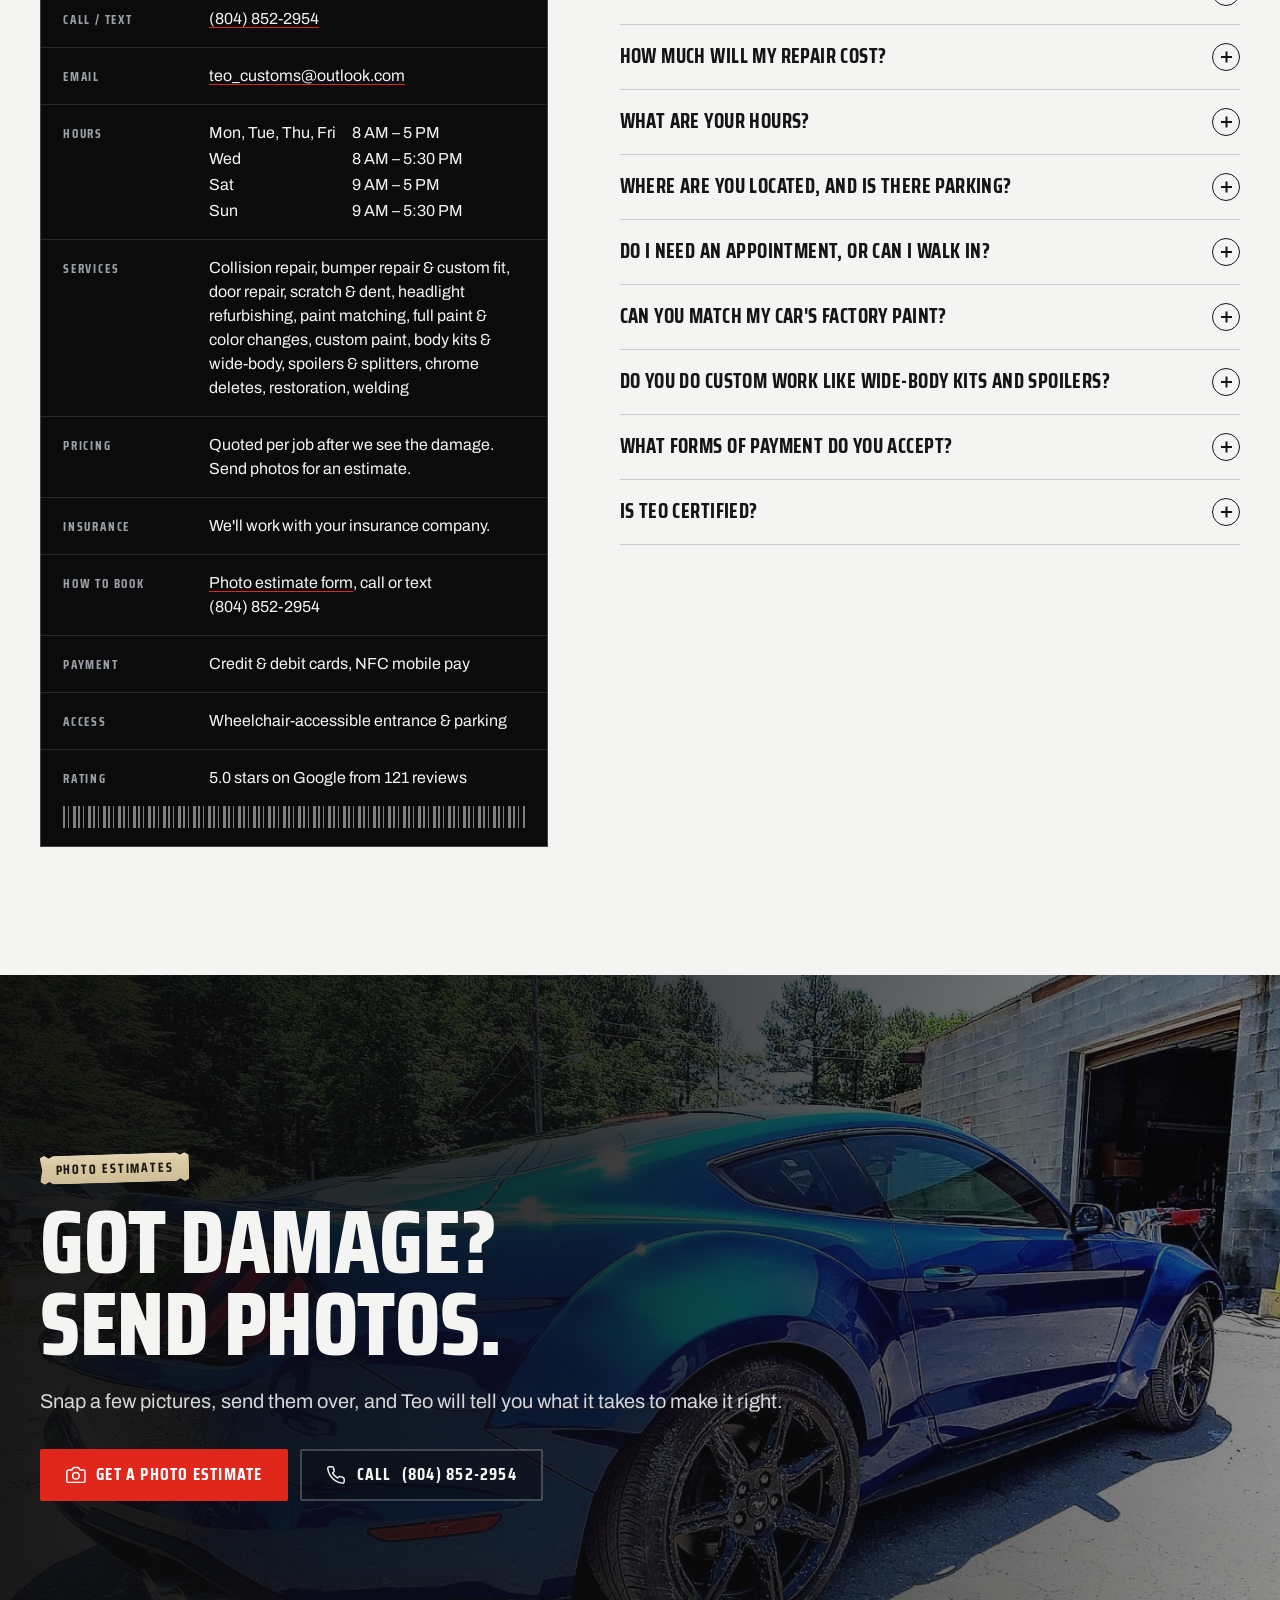
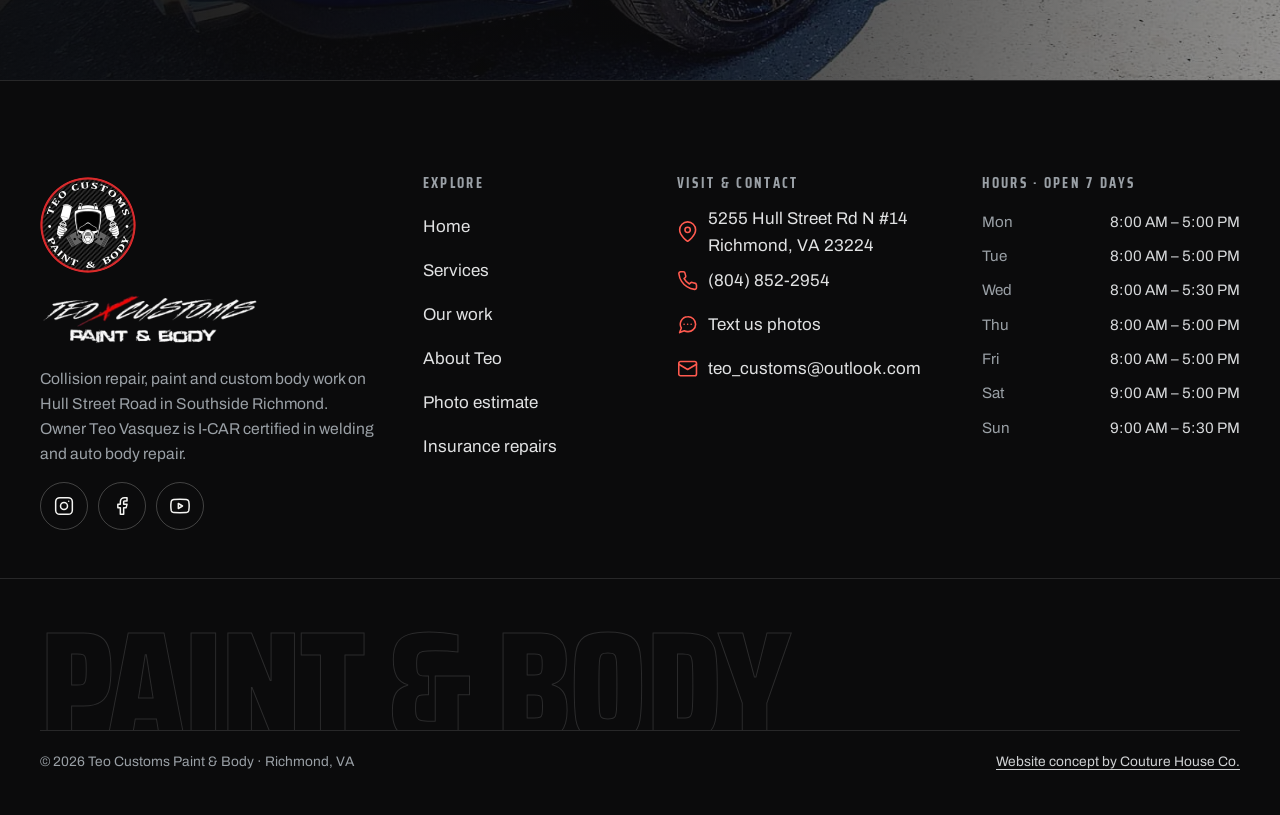
==== commit 8b8b8dda: "Mobile scrolling fixes and stylesheet refresh" ====
--- a/index.html
+++ b/index.html
@@ -28,8 +28,8 @@
 <link rel="apple-touch-icon" href="assets/img/apple-touch-icon.png">
 <link rel="manifest" href="site.webmanifest">
 <link rel="preload" href="assets/fonts/saira-condensed-latin-700-normal.woff2" as="font" type="font/woff2" crossorigin>
-<link rel="stylesheet" href="assets/css/fonts.css">
-<link rel="stylesheet" href="assets/css/site.css">
+<link rel="stylesheet" href="assets/css/fonts.css?v=20260930b">
+<link rel="stylesheet" href="assets/css/site.css?v=20260930b">
 <script>document.documentElement.classList.add('js')</script>
 <script src="assets/js/site.js" defer></script>
 <script type="application/ld+json">{"@context":"https://schema.org","@type":"AutoBodyShop","@id":"https://teo-customs-website.netlify.app/#business","name":"Teo Customs Paint & Body","alternateName":["Teo Customs","Teo X Customs Paint and Body"],"description":"Auto body and paint shop in Southside Richmond, VA: collision repair, paint matching, full paint and color changes, custom paint, wide-body and aero installs, chrome deletes, restoration and welding.","url":"https://teo-customs-website.netlify.app/","logo":"https://teo-customs-website.netlify.app/assets/img/logo-badge.webp","image":["https://teo-customs-website.netlify.app/assets/img/og.jpg","https://teo-customs-website.netlify.app/assets/img/mustang-widebody-final.webp"],"telephone":"+1-804-852-2954","email":"teo_customs@outlook.com","address":{"@type":"PostalAddress","streetAddress":"5255 Hull Street Rd N #14","addressLocality":"Richmond","addressRegion":"VA","postalCode":"23224","addressCountry":"US"},"geo":{"@type":"GeoCoordinates","latitude":37.490709,"longitude":-77.489462},"hasMap":"https://www.google.com/maps/search/?api=1&query=Teo+Customs+Paint+and+Body%2C+5255+Hull+Street+Rd+N+%2314%2C+Richmond%2C+VA+23224","openingHoursSpecification":[{"@type":"OpeningHoursSpecification","dayOfWeek":"https://schema.org/Monday","opens":"08:00","closes":"17:00"},{"@type":"OpeningHoursSpecification","dayOfWeek":"https://schema.org/Tuesday","opens":"08:00","closes":"17:00"},{"@type":"OpeningHoursSpecification","dayOfWeek":"https://schema.org/Wednesday","opens":"08:00","closes":"17:30"},{"@type":"OpeningHoursSpecification","dayOfWeek":"https://schema.org/Thursday","opens":"08:00","closes":"17:00"},{"@type":"OpeningHoursSpecification","dayOfWeek":"https://schema.org/Friday","opens":"08:00","closes":"17:00"},{"@type":"OpeningHoursSpecification","dayOfWeek":"https://schema.org/Saturday","opens":"09:00","closes":"17:00"},{"@type":"OpeningHoursSpecification","dayOfWeek":"https://schema.org/Sunday","opens":"09:00","closes":"17:30"}],"areaServed":[{"@type":"City","name":"Richmond","containedInPlace":{"@type":"State","name":"Virginia"}},{"@type":"AdministrativeArea","name":"Chesterfield County, Virginia"}],"sameAs":["https://www.instagram.com/teo_customs/","https://www.facebook.com/RVAAUTOBODYANDPAINT/"],"paymentAccepted":"Credit card, Debit card, NFC mobile payments","amenityFeature":[{"@type":"LocationFeatureSpecification","name":"Wheelchair-accessible entrance","value":true},{"@type":"LocationFeatureSpecification","name":"Wheelchair-accessible parking","value":true}],"award":"TOP GUN Business Professional (County Advisory Board)","knowsAbout":["Collision repair","Auto body repair","Paint matching","Custom paint","Color changes","Wide-body kit installation","Welding","Classic truck restoration"],"hasOfferCatalog":{"@type":"OfferCatalog","name":"Auto body, paint and custom services","itemListElement":[{"@type":"OfferCatalog","name":"Collision & Body Repair","itemListElement":[{"@type":"Offer","itemOffered":{"@type":"Service","name":"Insurance claim repairs","description":"We'll work with your insurance company on collision repairs.","url":"https://teo-customs-website.netlify.app/services.html#insurance"}},{"@type":"Offer","itemOffered":{"@type":"Service","name":"Collision repair","description":"From fender benders to parking-lot hits. Damaged panels are repaired or replaced, then prepped, painted and color-matched so the repair blends in.","url":"https://teo-customs-website.netlify.app/services.html#collision-repair"}},{"@type":"Offer","itemOffered":{"@type":"Service","name":"Bumper repair & custom fit","description":"Cracked, scuffed or hanging bumper covers repaired and refinished. Aftermarket bumpers custom fit so the gaps line up, then painted to match.","url":"https://teo-customs-website.netlify.app/services.html#bumper-repair"}},{"@type":"Offer","itemOffered":{"@type":"Service","name":"Door repair","description":"Dents, creases and damaged door skins repaired, filled, blocked straight and refinished.","url":"https://teo-customs-website.netlify.app/services.html#door-repair"}},{"@type":"Offer","itemOffered":{"@type":"Service","name":"Scratch & dent repair","description":"Keyed paint, door dings, scuffs and scrapes corrected and refinished so they are gone, not just covered.","url":"https://teo-customs-website.netlify.app/services.html#scratch-dent"}},{"@type":"Offer","itemOffered":{"@type":"Service","name":"Headlight repair & refurbishing","description":"Hazy, yellowed or damaged headlights repaired and refurbished for a clearer look and better light output.","url":"https://teo-customs-website.netlify.app/services.html#headlights"}},{"@type":"Offer","itemOffered":{"@type":"Service","name":"Welding","description":"Welding for body and panel repairs, handled by an I-CAR certified welding and auto body tech.","url":"https://teo-customs-website.netlify.app/services.html#welding"}}]},{"@type":"OfferCatalog","name":"Paint & Refinishing","itemListElement":[{"@type":"Offer","itemOffered":{"@type":"Service","name":"Paint matching","description":"New paint matched to your existing color so repaired panels sit right next to the original finish.","url":"https://teo-customs-website.netlify.app/services.html#paint-matching"}},{"@type":"Offer","itemOffered":{"@type":"Service","name":"Full paint jobs & color changes","description":"All-over paint jobs and complete color changes, masked, prepped and sprayed in the booth.","url":"https://teo-customs-website.netlify.app/services.html#full-paint"}},{"@type":"Offer","itemOffered":{"@type":"Service","name":"Custom paint","description":"Custom colors and finishes for builds that need to stand out, planned with you before the first coat goes on.","url":"https://teo-customs-website.netlify.app/services.html#custom-paint"}}]},{"@type":"OfferCatalog","name":"Custom Body & Aero","itemListElement":[{"@type":"Offer","itemOffered":{"@type":"Service","name":"Body kits & wide-body installs","description":"Body kits and wide-body fender flares fitted, bodyworked and painted so they look like they came from the factory that way.","url":"https://teo-customs-website.netlify.app/services.html#widebody"}},{"@type":"Offer","itemOffered":{"@type":"Service","name":"Spoilers, splitters & wings","description":"Front splitters, trunk spoilers and wings installed straight, secure and finished to match.","url":"https://teo-customs-website.netlify.app/services.html#aero"}},{"@type":"Offer","itemOffered":{"@type":"Service","name":"Chrome deletes & trim","description":"Chrome grilles, badges and trim blacked out or refinished for a cleaner, murdered-out look.","url":"https://teo-customs-website.netlify.app/services.html#chrome-delete"}}]},{"@type":"OfferCatalog","name":"Restoration","itemListElement":[{"@type":"Offer","itemOffered":{"@type":"Service","name":"Classic truck & car restoration work","description":"Body repair, prep and refinishing for classic trucks and older cars, done with patience and respect for the original lines.","url":"https://teo-customs-website.netlify.app/services.html#classic-trucks"}}]}]},"aggregateRating":{"@type":"AggregateRating","ratingValue":"5.0","reviewCount":"121","bestRating":"5","worstRating":"1"}}</script>
--- a/assets/css/site.css
+++ b/assets/css/site.css
@@ -115,7 +115,7 @@
 figure { margin: 0; }
 address { font-style: normal; }
 [hidden] { display: none !important; }
-main { overflow-x: clip; }
+
 
 .nw { white-space: nowrap; }
 .tnum { font-variant-numeric: tabular-nums; font-feature-settings: "tnum" 1; }
@@ -906,3 +906,15 @@
 .form-actions .btn { white-space: normal; text-align: center; line-height: 1.15; padding-block: 10px; }
 @media (max-width: 559px) { .form-actions .btn { width: 100%; min-width: 0; } }
 .nf-code { margin: 0; }
+
+
+/* Fix (29 Sep 2026): stop iPhone Safari from sizing photo boxes from the photo inside them (the box could grow without stopping).
+   Photos are pinned inside their boxes, so each box takes its size only from its own width and aspect ratio. */
+.svc-group-media { position: relative; }
+.svc-group-media, .svc-thumb { min-height: 0; }
+.svc-group-media > img, .svc-thumb > img { position: absolute; inset: 0; width: 100%; height: 100%; max-width: none; object-fit: cover; }
+
+/* Fix (30 Sep 2026): stable scrolling on phones. The page can only move up and down; sideways panning is off.
+   Only the viewport (html) clips sideways overflow; body is left unclipped so iPhone Safari keeps drawing the whole page. */
+html { overflow-x: hidden; touch-action: pan-y pinch-zoom; }
+body { overflow-x: visible !important; }
